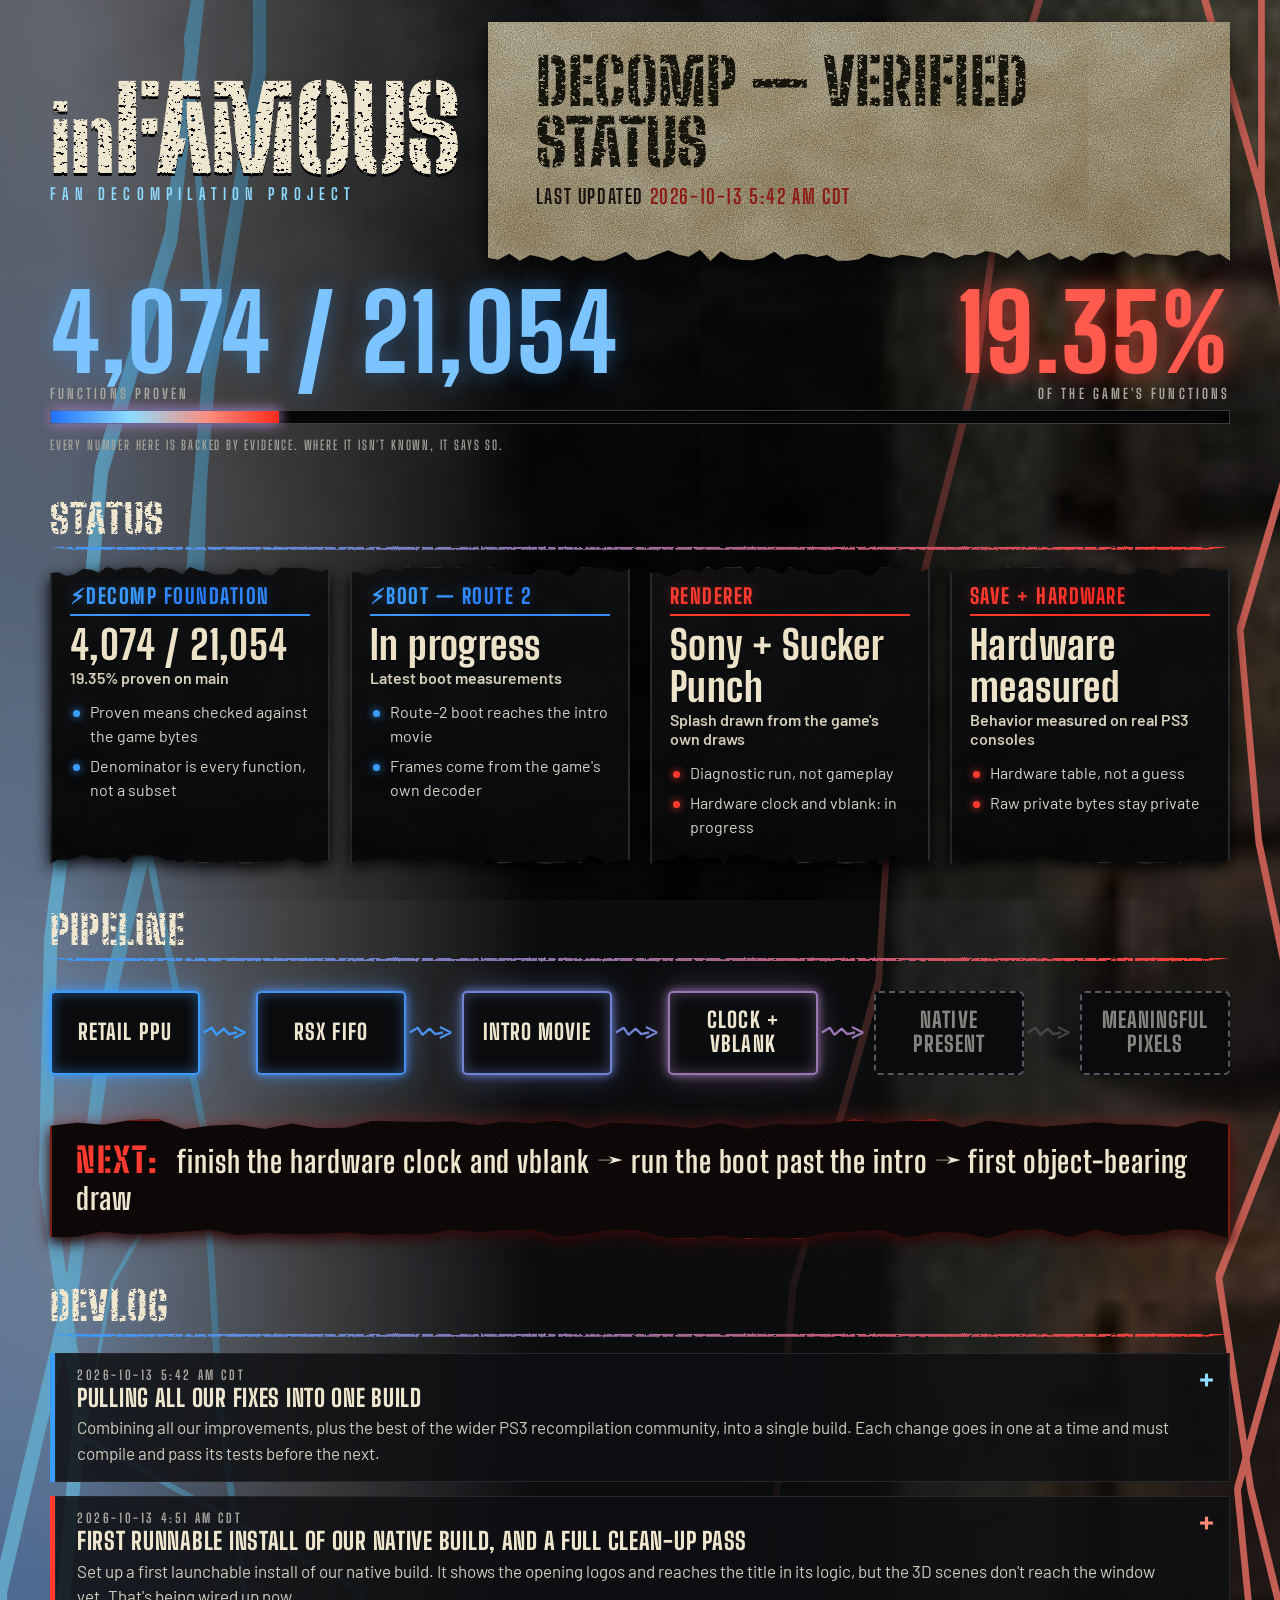
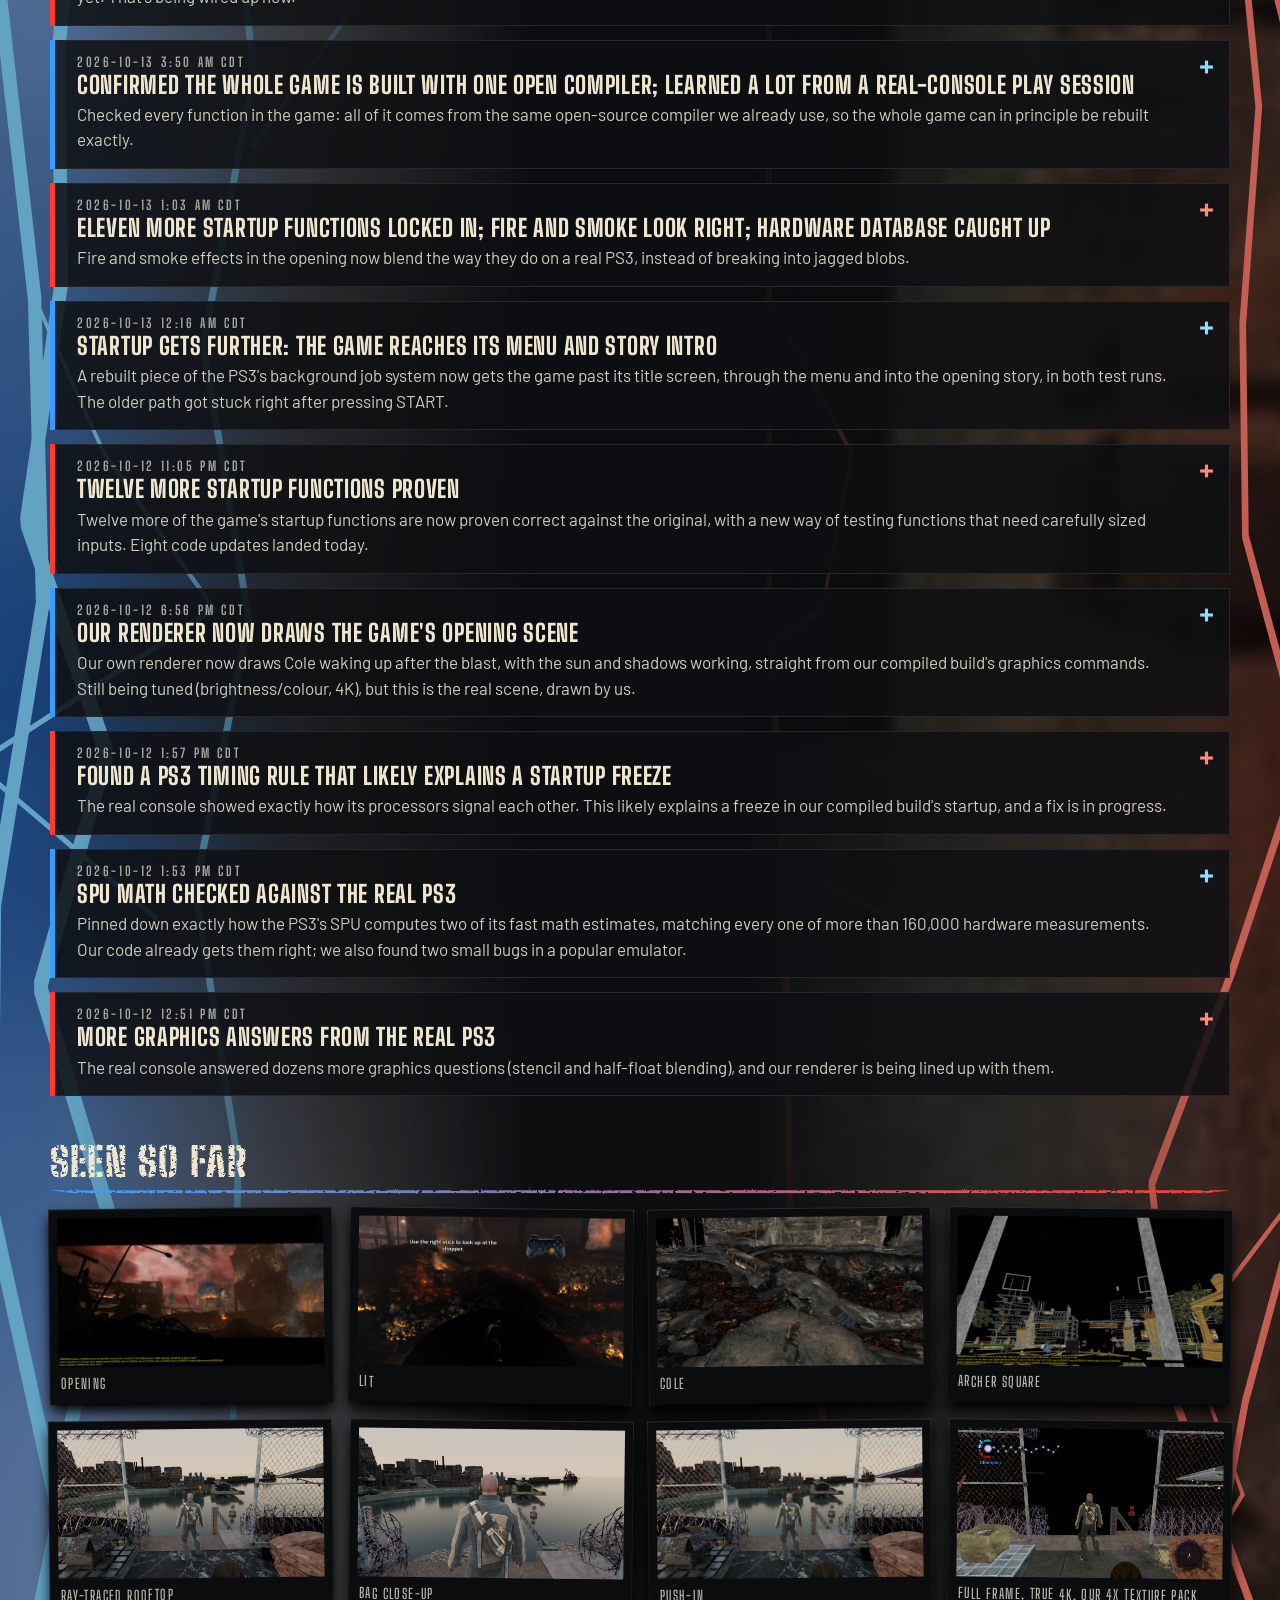
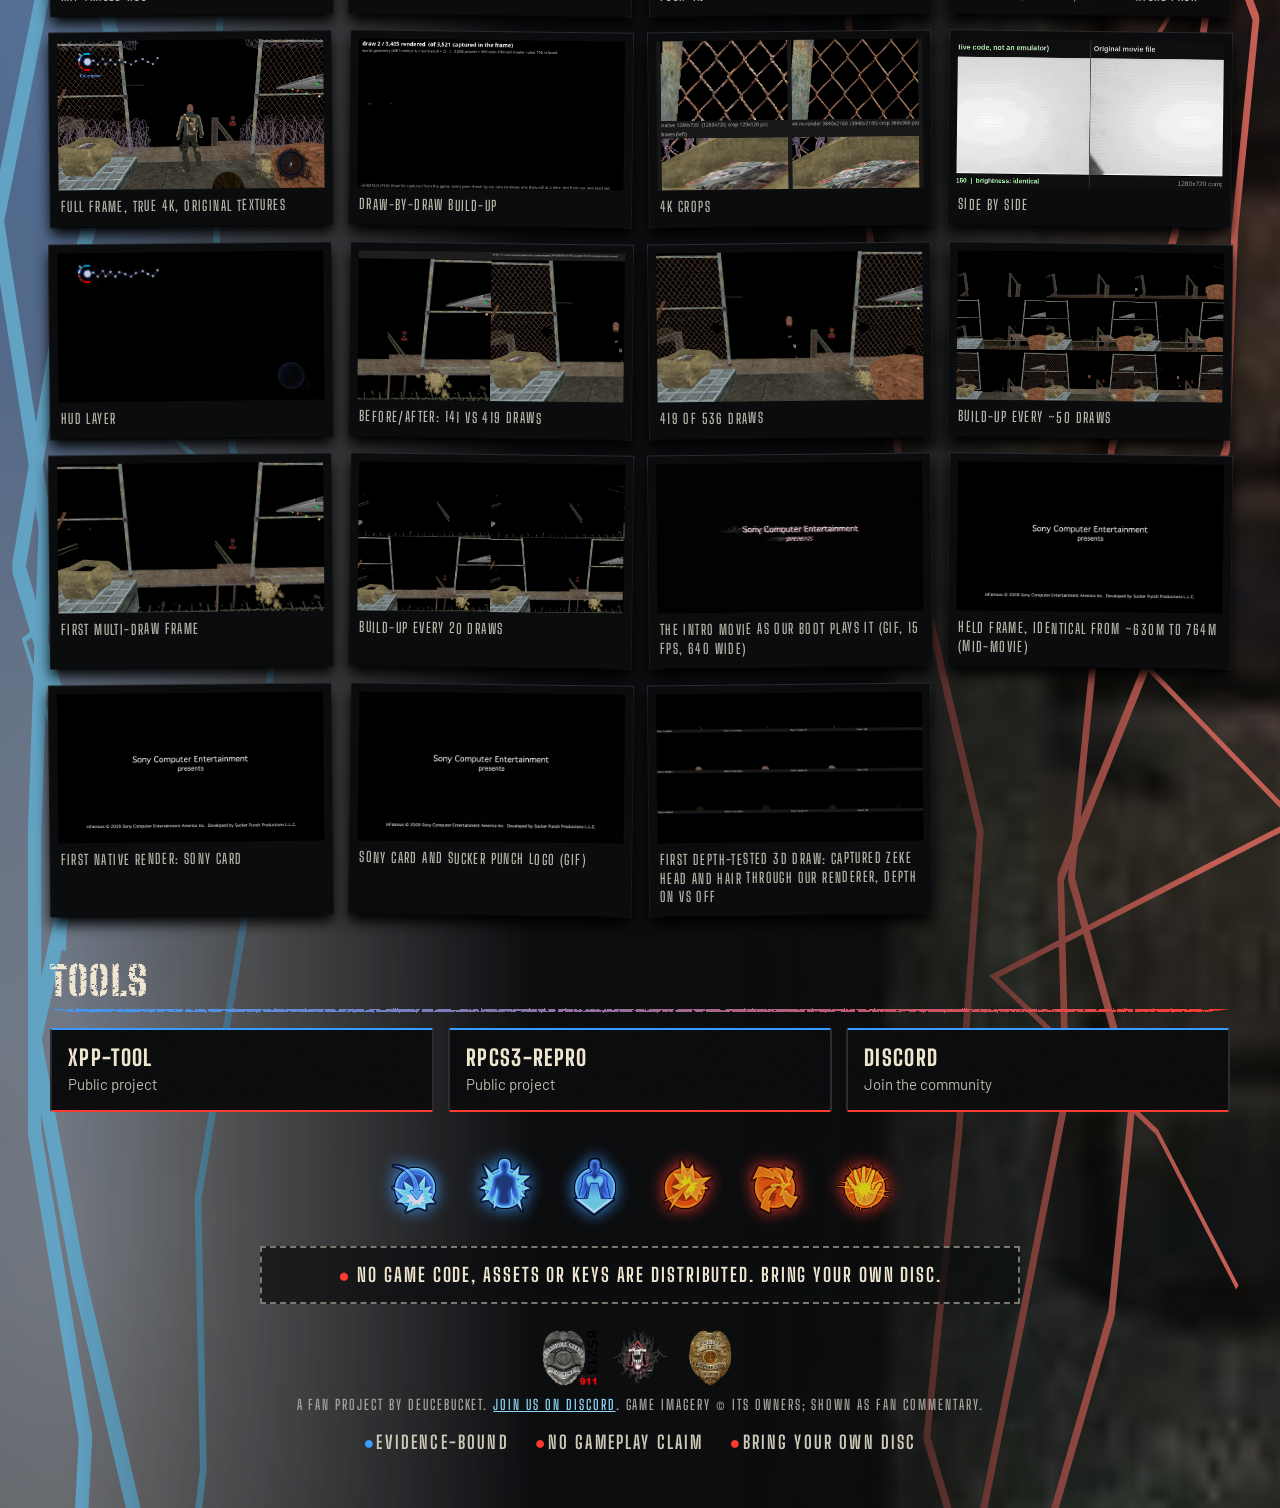
==== docs/index.html @ 7413808b "Site update (auto)" ====
<!doctype html>
<html lang="en">
<head>
<meta charset="utf-8">
<meta name="viewport" content="width=device-width,initial-scale=1">
<title>inFAMOUS Decomp: Verified Status</title>
<meta name="description" content="A fan decompilation project for inFAMOUS (PS3). Verified status, devlog and tools. No game code, assets or keys are distributed.">
<meta name="theme-color" content="#0c0d0f">
<link rel="preconnect" href="https://fonts.googleapis.com">
<link rel="preconnect" href="https://fonts.gstatic.com" crossorigin>
<link href="https://fonts.googleapis.com/css2?family=Barlow:wght@400;600;700&family=Big+Shoulders+Display:wght@700;800;900&family=Big+Shoulders+Stencil+Display:wght@800;900&display=swap" rel="stylesheet">
<link rel="stylesheet" href="style.css">

<link rel="prefetch" as="image" href="assets/game/moon.png">
</head>
<body>
<svg width="0" height="0" style="position:absolute" aria-hidden="true" focusable="false">
  <filter id="distress" x="-5%" y="-5%" width="110%" height="110%">
    <feTurbulence type="fractalNoise" baseFrequency="0.9" numOctaves="2" seed="3" result="n"/>
    <feDisplacementMap in="SourceGraphic" in2="n" scale="2.2" xChannelSelector="R" yChannelSelector="G" result="rough"/>
    <feTurbulence type="fractalNoise" baseFrequency="0.22 0.3" numOctaves="3" seed="11" result="b"/>
    <feColorMatrix in="b" type="matrix" values="0 0 0 0 0  0 0 0 0 0  0 0 0 0 0  -26 0 0 0 17.6" result="holes"/>
    <feComposite in="rough" in2="holes" operator="in"/>
  </filter>
</svg>
<div class="karma" aria-hidden="true"></div>

<header class="masthead">
  <div class="wrap mast-in">
    <h1 class="logo"><span class="lg"><i>in</i>FAMOUS</span><small>Fan decompilation project</small></h1>
    <div class="paper-wrap"><div class="paper">
      <h2>Decomp &mdash; Verified Status</h2>
      <p class="updated">Last updated <b>2026-10-13 5:42 AM CDT</b></p>
    </div></div>
  </div>
</header>

<main class="wrap">
  <section class="hero" aria-label="Headline numbers">
    <div><p class="stat fn">4,074 / 21,054</p><p class="cap">functions proven</p></div>
    <div><p class="stat pct">19.35%</p><p class="cap">of the game's functions</p></div>
  </section>
  <div class="karmabar" role="img" aria-label="Progress bar"><span style="width:19.35%"></span></div>
  <p class="fine">Every number here is backed by evidence. Where it isn't known, it says so.</p>

  <h2 class="section-title">Status</h2>
  <section class="panels">
<article class="panel blue"><div class="panel-in"><h3 class="panel-title">Decomp foundation</h3><div class="panel-num">4,074 / 21,054</div><p class="panel-sub">19.35% proven on main</p><ul class="panel-list"><li>Proven means checked against the game bytes</li><li>Denominator is every function, not a subset</li></ul></div></article><article class="panel blue"><div class="panel-in"><h3 class="panel-title">Boot — route 2</h3><div class="panel-num">In progress</div><p class="panel-sub">Latest boot measurements</p><ul class="panel-list"><li>Route-2 boot reaches the intro movie</li><li>Frames come from the game&#x27;s own decoder</li></ul></div></article><article class="panel red"><div class="panel-in"><h3 class="panel-title">Renderer</h3><div class="panel-num">Sony + Sucker Punch</div><p class="panel-sub">Splash drawn from the game&#x27;s own draws</p><ul class="panel-list"><li>Diagnostic run, not gameplay</li><li>Hardware clock and vblank: in progress</li></ul></div></article><article class="panel red"><div class="panel-in"><h3 class="panel-title">Save + hardware</h3><div class="panel-num">Hardware measured</div><p class="panel-sub">Behavior measured on real PS3 consoles</p><ul class="panel-list"><li>Hardware table, not a guess</li><li>Raw private bytes stay private</li></ul></div></article>
  </section>

  <h2 class="section-title">Pipeline</h2>
  <ol class="pipeline">
<li class="stage lit"><span>Retail PPU</span></li><li class="stage lit"><span>RSX FIFO</span></li><li class="stage lit"><span>Intro movie</span></li><li class="stage lit now"><span>Clock + vblank</span></li><li class="stage unlit"><span>Native present</span></li><li class="stage unlit"><span>Meaningful pixels</span></li>
  </ol>

  <div class="next-wrap"><div class="next"><span class="tag">NEXT:</span> finish the hardware clock and vblank &rarr; run the boot past the intro &rarr; first object-bearing draw</div></div>

  <h2 class="section-title">Devlog</h2>
  <section class="entries">
<details class="entry"><summary><time datetime="2026-10-13">2026-10-13 5:42 AM CDT</time><h3>Pulling all our fixes into one build</h3><p>Combining all our improvements, plus the best of the wider PS3 recompilation community, into a single build. Each change goes in one at a time and must compile and pass its tests before the next.</p></summary><div class="entry-body"><ul><li>Combining all our improvements, plus the best of the wider PS3 recompilation community, into a single build. Each change goes in one at a time and must compile and pass its tests before the next.</li><li>The first combined build is up and running.</li></ul><a class="more" href="https://github.com/bucketcomps/infamous/wiki/Devlog#2026-10-13-542-am-cdt--pulling-all-our-fixes-into-one-build">Full entry on the wiki</a></div></details>
<details class="entry"><summary><time datetime="2026-10-13">2026-10-13 4:51 AM CDT</time><h3>First runnable install of our native build, and a full clean-up pass</h3><p>Set up a first launchable install of our native build. It shows the opening logos and reaches the title in its logic, but the 3D scenes don&#x27;t reach the window yet. That&#x27;s being wired up now.</p></summary><div class="entry-body"><ul><li>Set up a first launchable install of our native build. It shows the opening logos and reaches the title in its logic, but the 3D scenes don&#x27;t reach the window yet. That&#x27;s being wired up now.</li><li>Started a full integration pass so every fix found so far ends up in one build.</li><li>Pulling in the latest improvements from the wider PS3 recompilation community.</li></ul><a class="more" href="https://github.com/bucketcomps/infamous/wiki/Devlog#2026-10-13-451-am-cdt--first-runnable-install-of-our-native-build-and-a-full-clean-up-pass">Full entry on the wiki</a></div></details>
<details class="entry"><summary><time datetime="2026-10-13">2026-10-13 3:50 AM CDT</time><h3>Confirmed the whole game is built with one open compiler; learned a lot from a real-console play session</h3><p>Checked every function in the game: all of it comes from the same open-source compiler we already use, so the whole game can in principle be rebuilt exactly.</p></summary><div class="entry-body"><ul><li>Checked every function in the game: all of it comes from the same open-source compiler we already use, so the whole game can in principle be rebuilt exactly.</li><li>Logged a real PS3 play session from the title screen into the opening missions. It already points at how the game moves from cutscenes into gameplay.</li><li>Catalogued the game&#x27;s scripted moments (dialogue scenes, triggers, cutscenes, checkpoints) by their internal names.</li></ul><a class="more" href="https://github.com/bucketcomps/infamous/wiki/Devlog#2026-10-13-350-am-cdt--confirmed-the-whole-game-is-built-with-one-open-compiler-learned-a-lot-from-a-real-console-play-session">Full entry on the wiki</a></div></details>
<details class="entry"><summary><time datetime="2026-10-13">2026-10-13 1:03 AM CDT</time><h3>Eleven more startup functions locked in; fire and smoke look right; hardware database caught up</h3><p>Fire and smoke effects in the opening now blend the way they do on a real PS3, instead of breaking into jagged blobs.</p></summary><div class="entry-body"><ul><li>Fire and smoke effects in the opening now blend the way they do on a real PS3, instead of breaking into jagged blobs.</li><li>The hardware measurement database picked up the latest console runs that had been missing.</li></ul><a class="more" href="https://github.com/bucketcomps/infamous/wiki/Devlog#2026-10-13-103-am-cdt--eleven-more-startup-functions-locked-in-fire-and-smoke-look-right-hardware-database-caught-up">Full entry on the wiki</a></div></details>
<details class="entry"><summary><time datetime="2026-10-13">2026-10-13 12:16 AM CDT</time><h3>Startup gets further: the game reaches its menu and story intro</h3><p>A rebuilt piece of the PS3&#x27;s background job system now gets the game past its title screen, through the menu and into the opening story, in both test runs. The older path got stuck right after pressing START.</p></summary><div class="entry-body"><ul><li>A rebuilt piece of the PS3&#x27;s background job system now gets the game past its title screen, through the menu and into the opening story, in both test runs. The older path got stuck right after pressing START.</li><li>The next stop is just after the story intro begins. We&#x27;re digging into that now.</li></ul><a class="more" href="https://github.com/bucketcomps/infamous/wiki/Devlog#2026-10-13-1216-am-cdt--startup-gets-further-the-game-reaches-its-menu-and-story-intro">Full entry on the wiki</a></div></details>
<details class="entry"><summary><time datetime="2026-10-12">2026-10-12 11:05 PM CDT</time><h3>Twelve more startup functions proven</h3><p>Twelve more of the game&#x27;s startup functions are now proven correct against the original, with a new way of testing functions that need carefully sized inputs. Eight code updates landed today.</p></summary><div class="entry-body"><ul><li>Twelve more of the game&#x27;s startup functions are now proven correct against the original, with a new way of testing functions that need carefully sized inputs. Eight code updates landed today.</li></ul><a class="more" href="https://github.com/bucketcomps/infamous/wiki/Devlog#2026-10-12-1105-pm-cdt--twelve-more-startup-functions-proven">Full entry on the wiki</a></div></details>
<details class="entry"><summary><time datetime="2026-10-12">2026-10-12 6:56 PM CDT</time><h3>Our renderer now draws the game&#x27;s opening scene</h3><p>Our own renderer now draws Cole waking up after the blast, with the sun and shadows working, straight from our compiled build&#x27;s graphics commands. Still being tuned (brightness/colour, 4K), but this is the real scene, drawn by us.</p></summary><div class="entry-body"><ul><li>Our own renderer now draws Cole waking up after the blast, with the sun and shadows working, straight from our compiled build&#x27;s graphics commands. Still being tuned (brightness/colour, 4K), but this is the real scene, drawn by us.</li></ul><a class="more" href="https://github.com/bucketcomps/infamous/wiki/Devlog#2026-10-12-656-pm-cdt--our-renderer-now-draws-the-games-opening-scene">Full entry on the wiki</a></div></details>
<details class="entry"><summary><time datetime="2026-10-12">2026-10-12 1:57 PM CDT</time><h3>Found a PS3 timing rule that likely explains a startup freeze</h3><p>The real console showed exactly how its processors signal each other. This likely explains a freeze in our compiled build&#x27;s startup, and a fix is in progress.</p></summary><div class="entry-body"><ul><li>The real console showed exactly how its processors signal each other. This likely explains a freeze in our compiled build&#x27;s startup, and a fix is in progress.</li></ul><a class="more" href="https://github.com/bucketcomps/infamous/wiki/Devlog#2026-10-12-157-pm-cdt--found-a-ps3-timing-rule-that-likely-explains-a-startup-freeze">Full entry on the wiki</a></div></details>
<details class="entry"><summary><time datetime="2026-10-12">2026-10-12 1:53 PM CDT</time><h3>SPU math checked against the real PS3</h3><p>Pinned down exactly how the PS3&#x27;s SPU computes two of its fast math estimates, matching every one of more than 160,000 hardware measurements. Our code already gets them right; we also found two small bugs in a popular emulator.</p></summary><div class="entry-body"><ul><li>Pinned down exactly how the PS3&#x27;s SPU computes two of its fast math estimates, matching every one of more than 160,000 hardware measurements. Our code already gets them right; we also found two small bugs in a popular emulator.</li><li>Correction: an earlier note said our SPU math disagreed with the hardware here. That came from a measuring mistake on our side.</li></ul><a class="more" href="https://github.com/bucketcomps/infamous/wiki/Devlog#2026-10-12-153-pm-cdt--spu-math-checked-against-the-real-ps3">Full entry on the wiki</a></div></details>
<details class="entry"><summary><time datetime="2026-10-12">2026-10-12 12:51 PM CDT</time><h3>More graphics answers from the real PS3</h3><p>The real console answered dozens more graphics questions (stencil and half-float blending), and our renderer is being lined up with them.</p></summary><div class="entry-body"><ul><li>The real console answered dozens more graphics questions (stencil and half-float blending), and our renderer is being lined up with them.</li><li>Correction: the smoke-ring fix described this morning is written but not yet in the renderer build; it&#x27;s being landed now.</li></ul><a class="more" href="https://github.com/bucketcomps/infamous/wiki/Devlog#2026-10-12-1251-pm-cdt--more-graphics-answers-from-the-real-ps3">Full entry on the wiki</a></div></details>
  </section>

  <h2 class="section-title">Seen so far</h2>
  <section class="gallery">
<figure class="shot"><img src="images/port/native-opening-4x.gif" alt="opening" loading="lazy"><figcaption>opening</figcaption></figure>
<figure class="shot"><img src="images/port/lit-screen-native-flip5700.png" alt="lit" loading="lazy"><figcaption>lit</figcaption></figure>
<figure class="shot"><img src="images/port/cole-crater-native-flip5700.png" alt="Cole" loading="lazy"><figcaption>Cole</figcaption></figure>
<figure class="shot"><img src="images/port/archer-square-native-flip3900.png" alt="Archer Square" loading="lazy"><figcaption>Archer Square</figcaption></figure>
<figure class="shot"><img src="images/renderer/hyper-20261007/rooftop-raytraced-1920.jpg" alt="Ray-traced rooftop" loading="lazy"><figcaption>Ray-traced rooftop</figcaption></figure>
<figure class="shot"><img src="images/renderer/hyper-20261007/bag-closeup-raytraced-1920.jpg" alt="Bag close-up" loading="lazy"><figcaption>Bag close-up</figcaption></figure>
<figure class="shot"><img src="images/renderer/hyper-20261007/pushin-640.gif" alt="Push-in" loading="lazy"><figcaption>Push-in</figcaption></figure>
<figure class="shot"><img src="images/renderer/4k-20261007/4k-3840x2160-4x-texture-pack-composite.png" alt="Full frame, true 4K, our 4x texture pack" loading="lazy"><figcaption>Full frame, true 4K, our 4x texture pack</figcaption></figure>
<figure class="shot"><img src="images/renderer/4k-20261007/4k-3840x2160-original-textures-composite.png" alt="Full frame, true 4K, original textures" loading="lazy"><figcaption>Full frame, true 4K, original textures</figcaption></figure>
<figure class="shot"><img src="images/renderer/4k-20261007/buildup-draw-by-draw-800.gif" alt="Draw-by-draw build-up" loading="lazy"><figcaption>Draw-by-draw build-up</figcaption></figure>
<figure class="shot"><img src="images/renderer/4k-20261007/4k-vs-native-crops.png" alt="4K crops" loading="lazy"><figcaption>4K crops</figcaption></figure>
<figure class="shot"><img src="images/route2/intro-side-by-side-20261007.gif" alt="side by side" loading="lazy"><figcaption>side by side</figcaption></figure>
<figure class="shot"><img src="images/native/hud-2595-of-3521-20261006.png" alt="HUD layer" loading="lazy"><figcaption>HUD layer</figcaption></figure>
<figure class="shot"><img src="images/native/frame-before-after-141-vs-419-20261006.png" alt="Before/after: 141 vs 419 draws" loading="lazy"><figcaption>Before/after: 141 vs 419 draws</figcaption></figure>
<figure class="shot"><img src="images/native/frame-419-of-536-20261006.png" alt="419 of 536 draws" loading="lazy"><figcaption>419 of 536 draws</figcaption></figure>
<figure class="shot"><img src="images/native/frame-419-buildup-20261006.png" alt="Build-up every ~50 draws" loading="lazy"><figcaption>Build-up every ~50 draws</figcaption></figure>
<figure class="shot"><img src="images/native/first-partial-frame-141-of-536-20261006.png" alt="First multi-draw frame" loading="lazy"><figcaption>First multi-draw frame</figcaption></figure>
<figure class="shot"><img src="images/native/first-partial-frame-buildup-20261006.png" alt="Build-up every 20 draws" loading="lazy"><figcaption>Build-up every 20 draws</figcaption></figure>
<figure class="shot"><img src="images/route2/route2-intro-450m-586m.gif" alt="The intro movie as our boot plays it (GIF, 15 fps, 640 wide)" loading="lazy"><figcaption>The intro movie as our boot plays it (GIF, 15 fps, 640 wide)</figcaption></figure>
<figure class="shot"><img src="images/route2/route2-held-final-frame-700m-764m.png" alt="Held frame, identical from ~630M to 764M (mid-movie)" loading="lazy"><figcaption>Held frame, identical from ~630M to 764M (mid-movie)</figcaption></figure>
<figure class="shot"><img src="images/native/first-native-render-sony-card.png" alt="First native render: Sony card" loading="lazy"><figcaption>First native render: Sony card</figcaption></figure>
<figure class="shot"><img src="images/native/first-native-render-splash.gif" alt="Sony card and Sucker Punch logo (GIF)" loading="lazy"><figcaption>Sony card and Sucker Punch logo (GIF)</figcaption></figure>
<figure class="shot"><img src="images/native/first-native-3d-zeke-hair-depth-20261005.png" alt="First depth-tested 3D draw: captured Zeke head and hair through our renderer, depth on vs off" loading="lazy"><figcaption>First depth-tested 3D draw: captured Zeke head and hair through our renderer, depth on vs off</figcaption></figure>
  </section>

  <h2 class="section-title">Tools</h2>
  <section class="tools">
<a class="tool" href="https://github.com/deucebucket/infamous-xpp-textures"><b>xpp-tool</b><span>Public project</span></a><a class="tool" href="https://github.com/deucebucket/rpcs3-repro"><b>rpcs3-repro</b><span>Public project</span></a><a class="tool" href="https://discord.gg/SJjcX5Yfuy"><b>Discord</b><span>Join the community</span></a>
  </section>

  <div class="strip" aria-hidden="true">
    <img src="assets/game/power-1.png" alt=""><img src="assets/game/power-2.png" alt=""><img src="assets/game/power-3.png" alt="">
    <img src="assets/game/power-4.png" alt=""><img src="assets/game/power-5.png" alt=""><img src="assets/game/power-6.png" alt="">
  </div>
  <p class="notice">No game code, assets or keys are distributed. Bring your own disc.</p>
</main>

<footer>
  <div class="emb" aria-hidden="true"><img src="assets/game/badge-silver.png" alt=""><img src="assets/game/emblem-skull.png" alt=""><img src="assets/game/badge-gold.png" alt=""></div>
  A fan project by DeuceBucket. <a href="https://discord.gg/SJjcX5Yfuy">Join us on Discord</a>. Game imagery &copy; its owners; shown as fan commentary.
  <div class="evidence"><span>Evidence-bound</span><span>No gameplay claim</span><span>Bring your own disc</span></div>
</footer>
<script>
/* Auto-refresh: every 2 minutes, ask the server whether this page changed
   (Last-Modified / ETag). Reload only when it did, keeping the scroll position. */
(function () {
  var KEY = 'infamous-scroll';
  try { var y = sessionStorage.getItem(KEY); if (y !== null) { sessionStorage.removeItem(KEY); window.addEventListener('load', function () { window.scrollTo(0, +y); }); } } catch (e) {}
  var stamp = null;
  function check() {
    if (document.hidden) return;
    fetch(location.href, { method: 'HEAD', cache: 'no-store' }).then(function (r) {
      var s = r.headers.get('etag') || r.headers.get('last-modified');
      if (!s) return;
      if (stamp === null) { stamp = s; return; }
      if (s !== stamp) { try { sessionStorage.setItem(KEY, String(window.scrollY)); } catch (e) {} location.reload(); }
    }).catch(function () {});
  }
  check();
  setInterval(check, 120000);
  document.addEventListener('visibilitychange', function () { if (!document.hidden) check(); });
})();
</script>
</body>
</html>
---- docs/style.css ----
/* inFAMOUS decomp fan site theme. Poster style: torn paper, dark concrete, karma split.
   All effects are CSS/SVG. Fonts: Google Fonts (see <link> in the HTML). */
:root{
  --bg:#0c0d0f; --bg2:#15171a; --card:#101113e8;
  --blue:#3b9cff; --blue-hi:#8fdcff; --red:#ff3b30; --red-hi:#ff8a7a;
  --paper:#d3c6a6; --paper-dk:#a89a78; --ink:#16120e; --cream:#efe6cf; --mute:#a9a79f;
  --f-stencil:'Big Shoulders Stencil Display','Anton',Impact,'Arial Narrow',sans-serif;
  --f-cond:'Big Shoulders Display','Barlow Condensed','Arial Narrow',sans-serif;
  --f-body:'Barlow',system-ui,-apple-system,'Segoe UI',Roboto,sans-serif;
  --noise:url("data:image/svg+xml;utf8,<svg xmlns='http://www.w3.org/2000/svg' width='260' height='260'><filter id='n'><feTurbulence type='fractalNoise' baseFrequency='.85' numOctaves='3' stitchTiles='stitch'/><feColorMatrix values='0 0 0 0 0 0 0 0 0 0 0 0 0 0 0 0 0 0 .55 0'/></filter><rect width='100%' height='100%' filter='url(%23n)'/></svg>");
  --blotch:url("data:image/svg+xml;utf8,<svg xmlns='http://www.w3.org/2000/svg' width='600' height='600'><filter id='b'><feTurbulence type='fractalNoise' baseFrequency='.012 .02' numOctaves='5' seed='4' stitchTiles='stitch'/><feColorMatrix values='0 0 0 0 0 0 0 0 0 0 0 0 0 0 0 0 0 0 1.2 -.3'/></filter><rect width='100%' height='100%' filter='url(%23b)'/></svg>");
  --arrow:url("data:image/svg+xml;utf8,<svg xmlns='http://www.w3.org/2000/svg' viewBox='0 0 60 24'><path d='M2 12 L12 6 L18 15 L27 7 L34 14 L44 12 M40 5 L54 12 L40 19' fill='none' stroke='black' stroke-width='3' stroke-linejoin='bevel'/></svg>");
}
*{box-sizing:border-box}
html{-webkit-text-size-adjust:100%}
body{margin:0;background:var(--bg);color:var(--cream);font:17px/1.5 var(--f-body);overflow-x:hidden;position:relative;min-height:100vh}
/* concrete */
body::before{content:"";position:fixed;inset:0;z-index:-3;
  background:
   var(--blotch) 0 0/700px 700px,
   var(--noise) 0 0/260px,
   radial-gradient(120% 80% at 50% 0%,#202327,#0a0b0c 70%);
  background-blend-mode:overlay,normal,normal;opacity:1}
/* karma wash + lightning: left blue, right red */
.karma{position:absolute;inset:0;z-index:-2;pointer-events:none;overflow:hidden}
.karma::before,.karma::after{content:"";position:absolute;top:-5%;bottom:-5%;width:46vw;background-repeat:no-repeat}
.karma::before{left:-4vw;
  background:
   url("data:image/svg+xml;utf8,<svg xmlns='http://www.w3.org/2000/svg' viewBox='0 0 220 1000' preserveAspectRatio='none'><path d='M98 0 L93 45 L83 91 L57 136 L49 182 L38 227 L36 273 L49 318 L41 364 L42 409 L29 455 L59 500 L34 545 L61 591 L43 636 L67 682 L41 727 L26 773 L52 818 L32 864 L48 909 L69 955 L91 1000' fill='none' stroke='%237fd4ff' stroke-width='5' stroke-linejoin='bevel'/><path d='M41 727 L103 757 L28 787 L46 817 L43 847' fill='none' stroke='%237fd4ff' stroke-width='1.2'/><path d='M109 0 L89 53 L97 105 L94 158 L75 211 L95 263 L101 316 L114 368 L95 421 L112 474 L92 526 L108 579 L106 632 L99 684 L101 737 L121 789 L110 842 L93 895 L95 947 L83 1000' fill='none' stroke='%237fd4ff' stroke-width='2.5' stroke-linejoin='bevel'/><path d='M95 263 L61 293 L50 323 L155 353 L113 383' fill='none' stroke='%237fd4ff' stroke-width='1.2'/><path d='M116 0 L116 59 L97 118 L88 176 L61 235 L46 294 L19 353 L32 412 L35 471 L17 529 L16 588 L41 647 L18 706 L36 765 L32 824 L32 882 L51 941 L45 1000' fill='none' stroke='%237fd4ff' stroke-width='5' stroke-linejoin='bevel'/><path d='M32 412 L58 442 L99 472 L10 502 L78 532' fill='none' stroke='%237fd4ff' stroke-width='1.2'/></svg>") center/100% 100% no-repeat,
   url(assets/game/sky-storm.jpg) center/cover no-repeat,
   radial-gradient(80% 70% at 10% 50%,#1d6fe0aa,transparent 70%);
  background-blend-mode:normal,luminosity,normal;
  filter:drop-shadow(0 0 6px #3b9cff) drop-shadow(0 0 18px #2a7fff);
  -webkit-mask:linear-gradient(90deg,#000 20%,transparent 100%);mask:linear-gradient(90deg,#000 20%,transparent 100%);opacity:.75}
.karma::after{right:-4vw;
  background:
   url("data:image/svg+xml;utf8,<svg xmlns='http://www.w3.org/2000/svg' viewBox='0 0 220 1000' preserveAspectRatio='none'><path d='M147 0 L171 42 L194 83 L210 125 L186 167 L193 208 L210 250 L207 292 L185 333 L193 375 L187 417 L188 458 L210 500 L210 542 L210 583 L188 625 L173 667 L162 708 L138 750 L131 792 L123 833 L146 875 L138 917 L115 958 L134 1000' fill='none' stroke='%23ff7a6b' stroke-width='2.5' stroke-linejoin='bevel'/><path d='M210 583 L166 613 L187 643 L152 673 L179 703' fill='none' stroke='%23ff7a6b' stroke-width='1.2'/><path d='M138 0 L103 59 L87 118 L58 176 L51 235 L19 294 L10 353 L10 412 L10 471 L16 529 L18 588 L36 647 L47 706 L62 765 L89 824 L81 882 L69 941 L103 1000' fill='none' stroke='%23ff7a6b' stroke-width='2.5' stroke-linejoin='bevel'/><path d='M10 412 L41 442 L30 472 L-54 502 L57 532' fill='none' stroke='%23ff7a6b' stroke-width='1.2'/><path d='M181 0 L194 42 L194 83 L210 125 L210 167 L210 208 L210 250 L178 292 L190 333 L210 375 L210 417 L210 458 L210 500 L183 542 L153 583 L162 625 L192 667 L184 708 L181 750 L151 792 L119 833 L121 875 L105 917 L89 958 L86 1000' fill='none' stroke='%23ff7a6b' stroke-width='2.5' stroke-linejoin='bevel'/><path d='M151 792 L207 822 L94 852 L155 882 L185 912' fill='none' stroke='%23ff7a6b' stroke-width='1.2'/></svg>") center/100% 100% no-repeat,
   url(assets/game/rust-panel.jpg) center/cover no-repeat,
   radial-gradient(80% 70% at 90% 50%,#e0261caa,transparent 70%);
  background-blend-mode:normal,multiply,normal;
  filter:drop-shadow(0 0 6px #ff3b30) drop-shadow(0 0 18px #e0261c);
  -webkit-mask:linear-gradient(270deg,#000 20%,transparent 100%);mask:linear-gradient(270deg,#000 20%,transparent 100%);opacity:.75}
.wrap{width:min(1180px,100% - 32px);margin:0 auto}
a{color:var(--blue-hi)}
a:hover{color:#fff}

/* ---------- header: torn paper band ---------- */
.masthead{position:relative;padding:22px 0 0}
.mast-in{display:grid;grid-template-columns:auto 1fr;gap:18px 28px;align-items:center}
.logo{font:900 clamp(58px,9vw,118px)/.82 var(--f-stencil);letter-spacing:-.01em;color:var(--cream);text-transform:none;
  margin:0}
.logo .lg{display:block;filter:url(#distress) drop-shadow(0 3px 0 #000)}
.logo i{font-style:normal;text-transform:none;font-size:.78em}
.logo small{display:block;font:700 clamp(12px,1.5vw,16px)/1 var(--f-cond);letter-spacing:.38em;text-transform:uppercase;color:var(--blue-hi);margin-top:10px;filter:none}
.paper{position:relative;background:var(--noise),var(--blotch),linear-gradient(170deg,#e6dbbd,#cdbf9c);background-blend-mode:multiply,soft-light,normal;
  color:var(--ink);clip-path:polygon(0.0% 0.0%,1.7% 0.0%,3.3% 0.0%,5.0% 0.0%,6.7% 0.0%,8.3% 0.0%,10.0% 0.0%,11.7% 0.0%,13.3% 0.0%,15.0% 0.0%,16.7% 0.0%,18.3% 0.0%,20.0% 0.0%,21.7% 0.0%,23.3% 0.0%,25.0% 0.0%,26.7% 0.0%,28.3% 0.0%,30.0% 0.0%,31.7% 0.0%,33.3% 0.0%,35.0% 0.0%,36.7% 0.0%,38.3% 0.0%,40.0% 0.0%,41.7% 0.0%,43.3% 0.0%,45.0% 0.0%,46.7% 0.0%,48.3% 0.0%,50.0% 0.0%,51.7% 0.0%,53.3% 0.0%,55.0% 0.0%,56.7% 0.0%,58.3% 0.0%,60.0% 0.0%,61.7% 0.0%,63.3% 0.0%,65.0% 0.0%,66.7% 0.0%,68.3% 0.0%,70.0% 0.0%,71.7% 0.0%,73.3% 0.0%,75.0% 0.0%,76.7% 0.0%,78.3% 0.0%,80.0% 0.0%,81.7% 0.0%,83.3% 0.0%,85.0% 0.0%,86.7% 0.0%,88.3% 0.0%,90.0% 0.0%,91.7% 0.0%,93.3% 0.0%,95.0% 0.0%,96.7% 0.0%,98.3% 0.0%,100.0% 0.0%,100.0% 99.7%,98.6% 96.7%,97.1% 97.6%,95.7% 95.3%,94.3% 95.8%,92.9% 97.7%,91.4% 97.1%,90.0% 97.0%,88.6% 96.5%,87.1% 98.4%,85.7% 95.6%,84.3% 97.1%,82.9% 96.2%,81.4% 96.7%,80.0% 99.8%,78.6% 97.6%,77.1% 99.2%,75.7% 96.2%,74.3% 97.9%,72.9% 99.4%,71.4% 95.1%,70.0% 98.6%,68.6% 96.4%,67.1% 95.6%,65.7% 97.4%,64.3% 97.1%,62.9% 98.8%,61.4% 96.5%,60.0% 96.0%,58.6% 98.5%,57.1% 97.7%,55.7% 97.1%,54.3% 98.4%,52.9% 97.9%,51.4% 96.6%,50.0% 99.0%,48.6% 99.7%,47.1% 99.7%,45.7% 97.3%,44.3% 98.1%,42.9% 96.8%,41.4% 97.1%,40.0% 99.1%,38.6% 95.9%,37.1% 98.5%,35.7% 99.4%,34.3% 99.3%,32.9% 98.6%,31.4% 95.7%,30.0% 99.8%,28.6% 95.1%,27.1% 98.0%,25.7% 97.1%,24.3% 95.3%,22.9% 96.9%,21.4% 98.9%,20.0% 99.4%,18.6% 95.9%,17.1% 97.9%,15.7% 99.5%,14.3% 99.7%,12.9% 97.8%,11.4% 99.8%,10.0% 97.5%,8.6% 99.7%,7.1% 98.2%,5.7% 97.3%,4.3% 99.6%,2.9% 96.7%,1.4% 99.2%,0.0% 98.4%);padding:30px clamp(20px,4vw,48px) 54px;
  filter:drop-shadow(0 6px 8px #000)}
.paper-wrap{filter:drop-shadow(0 8px 10px #000a)}
.paper h2{margin:0;font:900 clamp(30px,5.2vw,64px)/.95 var(--f-stencil);text-transform:uppercase;letter-spacing:.005em;filter:url(#distress);color:#17120d}
.paper .updated{margin:10px 0 0;font:700 clamp(15px,2vw,20px) var(--f-cond);letter-spacing:.08em;text-transform:uppercase}
.paper .updated b{color:#8d1b13}

/* ---------- hero numbers ---------- */
.hero{display:grid;grid-template-columns:1fr 1fr;gap:16px 28px;margin:26px 0 8px;align-items:end}
.hero .stat{font:800 clamp(44px,8.2vw,108px)/.85 var(--f-cond);white-space:nowrap;letter-spacing:.01em;margin:0;text-shadow:0 0 22px #3b9cff66}
.hero .stat.pct{text-align:right;color:#ff5a4d;text-shadow:0 0 22px #ff3b3088}
.hero .stat.fn{color:#7cc4ff}
.hero .cap{font:700 14px var(--f-cond);letter-spacing:.22em;text-transform:uppercase;color:var(--mute);margin:8px 0 0}
.hero .pct+.cap{text-align:right}
.karmabar{height:14px;margin:6px 0 4px;background:#08090a;border:1px solid #3a3d42;position:relative;box-shadow:inset 0 0 8px #000}
.karmabar span{display:block;height:100%;background:linear-gradient(90deg,#1e72ff,#8fdcff 35%,#ff8a7a 70%,#ff2a1c);box-shadow:0 0 14px #3b9cff,0 0 14px #ff3b30;width:19.11%}
.fine{font:600 13px var(--f-cond);letter-spacing:.14em;text-transform:uppercase;color:var(--mute)}

/* ---------- panels ---------- */
.section-title{font:900 clamp(26px,4vw,40px)/1 var(--f-stencil);text-transform:uppercase;letter-spacing:.03em;margin:46px 0 16px;color:var(--cream);filter:url(#distress)}
.section-title::after{content:"";display:block;height:3px;margin-top:8px;background:linear-gradient(90deg,var(--blue),var(--red));box-shadow:0 0 10px #3b9cff,0 0 10px #ff3b30;clip-path:polygon(0 0,100% 0,98% 100%,2% 100%)}
.panels{display:grid;grid-template-columns:repeat(auto-fit,minmax(260px,1fr));gap:20px;margin-top:6px}
.panel{filter:drop-shadow(0 0 0 transparent) drop-shadow(0 5px 8px #000)}
.panel-in{position:relative;background:var(--noise),linear-gradient(180deg,#17181b,#0d0e10);background-color:#101113;padding:18px 20px 22px;
  clip-path:polygon(0.0% 2.4%,2.9% 2.2%,5.9% 3.4%,8.8% 2.8%,11.8% 1.0%,14.7% 1.3%,17.6% 2.3%,20.6% 0.1%,23.5% 1.6%,26.5% 0.6%,29.4% 0.4%,32.4% 0.2%,35.3% 2.6%,38.2% 0.4%,41.2% 0.8%,44.1% 1.3%,47.1% 3.0%,50.0% 0.3%,52.9% 1.5%,55.9% 1.9%,58.8% 3.0%,61.8% 2.8%,64.7% 2.9%,67.6% 0.9%,70.6% 1.4%,73.5% 1.2%,76.5% 3.0%,79.4% 3.3%,82.4% 0.5%,85.3% 0.6%,88.2% 0.8%,91.2% 0.8%,94.1% 1.6%,97.1% 2.0%,100.0% 0.9%,100.0% 98.8%,97.1% 98.8%,94.1% 99.1%,91.2% 99.5%,88.2% 97.9%,85.3% 97.0%,82.4% 99.9%,79.4% 98.8%,76.5% 99.7%,73.5% 99.5%,70.6% 100.0%,67.6% 99.8%,64.7% 98.8%,61.8% 99.4%,58.8% 99.3%,55.9% 99.8%,52.9% 99.8%,50.0% 97.8%,47.1% 99.6%,44.1% 98.6%,41.2% 98.7%,38.2% 97.3%,35.3% 97.0%,32.4% 97.3%,29.4% 96.9%,26.5% 99.8%,23.5% 97.7%,20.6% 97.9%,17.6% 98.2%,14.7% 97.7%,11.8% 96.8%,8.8% 98.1%,5.9% 98.7%,2.9% 98.6%,0.0% 100.0%);border:0;box-shadow:inset 0 0 0 2px #2c2e33;min-height:100%}
.panel-in::before{content:"";position:absolute;inset:0;background:var(--blotch);mix-blend-mode:overlay;opacity:.5;pointer-events:none}
.panel-title{margin:0 0 6px;padding-bottom:7px;font:800 21px/1.1 var(--f-cond);letter-spacing:.07em;text-transform:uppercase;border-bottom:2px solid currentColor}
.panel.blue .panel-title{color:var(--blue);text-shadow:0 0 12px #3b9cff55}
.panel.red .panel-title{color:var(--red);text-shadow:0 0 12px #ff3b3055}
.panel.blue .panel-title::before{content:"\26A1\FE0E ";}
.panel-num{font:800 clamp(30px,4.2vw,40px)/1.05 var(--f-cond);color:var(--cream);margin:8px 0 2px;letter-spacing:.01em;text-shadow:0 2px 0 #000}
.panel-sub{margin:0 0 10px;font:600 16px var(--f-body);color:#dbd4c1}
.panel-list{margin:0;padding:0;list-style:none}
.panel-list li{position:relative;padding:3px 0 3px 20px;color:#d6d2c6;font-size:16px}
.panel-list li::before{content:"";position:absolute;left:3px;top:.82em;width:7px;height:7px;border-radius:50%;background:currentColor}
.panel.blue .panel-list li::before{background:var(--blue);box-shadow:0 0 8px var(--blue)}
.panel.red .panel-list li::before{background:var(--red);box-shadow:0 0 8px var(--red)}

/* ---------- pipeline ---------- */
.pipeline{list-style:none;margin:10px 0 0;padding:14px 0;display:flex;align-items:stretch;gap:0;counter-reset:s}
.stage{--c:var(--blue);position:relative;flex:1 1 0;min-width:0;display:flex;align-items:center;justify-content:center;text-align:center;
  padding:16px 8px;margin-right:56px;font:800 clamp(15px,1.7vw,22px)/1.1 var(--f-cond);letter-spacing:.05em;text-transform:uppercase;
  color:var(--cream);background:#0b0c0e;border:2px solid var(--c);border-radius:5px;
  box-shadow:0 0 10px var(--c),inset 0 0 14px color-mix(in srgb,var(--c) 45%,transparent),0 0 30px color-mix(in srgb,var(--c) 40%,transparent)}
.stage:last-child{margin-right:0}
.stage::after{content:"";position:absolute;left:calc(100% + 4px);top:50%;width:48px;height:26px;transform:translateY(-50%);
  background:var(--c);-webkit-mask:var(--arrow) center/contain no-repeat;mask:var(--arrow) center/contain no-repeat;filter:drop-shadow(0 0 5px var(--c))}
.stage:last-child::after{display:none}
.stage:nth-child(1){--c:#3b9cff}.stage:nth-child(2){--c:#4b8fee}.stage:nth-child(3){--c:#6f84d2}.stage:nth-child(4){--c:#9a77b2}
.stage:nth-child(5){--c:#c6685d}.stage:nth-child(6){--c:#e4503f}.stage:nth-child(7){--c:#ff3b30}.stage:nth-child(n+8){--c:#ff3b30}
.stage.unlit{--c:#55585e;color:#85857f;border-style:dashed;box-shadow:none;background:#0a0b0c}
.stage.unlit::after{filter:none;opacity:.7}
.stage.now{animation:pulse 2.4s ease-in-out infinite}
@keyframes pulse{50%{box-shadow:0 0 18px var(--c),inset 0 0 22px color-mix(in srgb,var(--c) 70%,transparent),0 0 46px var(--c)}}
@media (prefers-reduced-motion:reduce){.stage.now{animation:none}}

/* ---------- NEXT bar ---------- */
.next{position:relative;margin:30px 0 6px;padding:20px 26px 22px;background:var(--noise),#120b0a;color:var(--cream);
  clip-path:polygon(0.0% 5.9%,2.3% 3.2%,4.5% 4.9%,6.8% 1.2%,9.1% 0.1%,11.4% 8.7%,13.6% 5.8%,15.9% 4.7%,18.2% 8.4%,20.5% 3.9%,22.7% 7.8%,25.0% 7.4%,27.3% 1.9%,29.5% 2.3%,31.8% 2.6%,34.1% 2.2%,36.4% 5.3%,38.6% 2.3%,40.9% 3.8%,43.2% 1.2%,45.5% 8.2%,47.7% 3.2%,50.0% 4.1%,52.3% 5.3%,54.5% 8.1%,56.8% 3.8%,59.1% 8.3%,61.4% 4.5%,63.6% 4.8%,65.9% 4.7%,68.2% 0.2%,70.5% 4.0%,72.7% 1.6%,75.0% 0.0%,77.3% 7.2%,79.5% 1.6%,81.8% 4.3%,84.1% 6.5%,86.4% 5.0%,88.6% 2.9%,90.9% 4.7%,93.2% 5.0%,95.5% 7.1%,97.7% 1.0%,100.0% 5.0%,100.0% 98.5%,97.7% 92.5%,95.5% 91.1%,93.2% 95.6%,90.9% 96.4%,88.6% 91.4%,86.4% 98.0%,84.1% 91.3%,81.8% 92.1%,79.5% 98.7%,77.3% 94.1%,75.0% 93.6%,72.7% 98.6%,70.5% 91.9%,68.2% 92.9%,65.9% 94.0%,63.6% 99.3%,61.4% 97.8%,59.1% 99.3%,56.8% 96.0%,54.5% 98.9%,52.3% 98.8%,50.0% 92.4%,47.7% 91.5%,45.5% 95.0%,43.2% 97.7%,40.9% 91.5%,38.6% 92.1%,36.4% 93.7%,34.1% 91.5%,31.8% 95.7%,29.5% 95.2%,27.3% 95.9%,25.0% 93.8%,22.7% 95.4%,20.5% 95.5%,18.2% 94.5%,15.9% 96.0%,13.6% 91.8%,11.4% 93.2%,9.1% 94.9%,6.8% 95.4%,4.5% 93.0%,2.3% 97.5%,0.0% 97.8%);box-shadow:inset 0 0 0 2px #7a1c14;font:700 clamp(19px,2.6vw,30px)/1.25 var(--f-cond);letter-spacing:.03em}
.next-wrap{filter:drop-shadow(0 0 10px #ff3b3055) drop-shadow(0 5px 6px #000)}
.next .tag,.next::before{content:"NEXT:";color:var(--red);font:900 1.15em var(--f-stencil);letter-spacing:.06em;margin-right:12px}
.next::before{content:none}

/* ---------- devlog ---------- */
.entries{display:grid;gap:14px}
.entry{position:relative;padding:14px 18px 16px 22px;background:#0f1012d9;border-left:5px solid var(--blue);box-shadow:inset 0 0 0 1px #25272b}
.entry:nth-child(even){border-left-color:var(--red)}
.entry time{display:block;font:700 13px var(--f-cond);letter-spacing:.2em;text-transform:uppercase;color:var(--mute)}
.entry h3{margin:2px 0 4px;font:800 24px/1.1 var(--f-cond);letter-spacing:.03em;text-transform:uppercase}
.entry p{margin:0;color:#cfcbbd}
.entry summary{list-style:none;cursor:pointer;padding-right:34px}
.entry summary::-webkit-details-marker{display:none}
.entry summary::after{content:"+";position:absolute;right:16px;top:12px;font:900 28px/1 var(--f-cond);color:var(--blue-hi);transition:transform .2s}
.entry:nth-child(even) summary::after{color:var(--red-hi)}
.entry[open] summary::after{transform:rotate(45deg)}
.entry summary:hover h3{color:#fff;text-shadow:0 0 12px #3b9cff88}
.entry summary:focus-visible{outline:2px solid var(--blue-hi);outline-offset:4px}
.entry-body{margin-top:12px;padding-top:10px;border-top:1px dashed #ffffff22;color:#d9d5c7}
.entry-body ul{margin:0 0 10px;padding-left:18px}
.entry-body li{margin:4px 0}
.entry-body .more{font:700 14px var(--f-cond);letter-spacing:.12em;text-transform:uppercase;color:var(--blue-hi);text-decoration:none}
.entry:nth-child(even) .entry-body .more{color:var(--red-hi)}

/* ---------- gallery ---------- */
.gallery{display:grid;grid-template-columns:repeat(auto-fit,minmax(260px,1fr));gap:18px}
.shot{margin:0;background:#0b0c0d;padding:8px 8px 10px;transform:rotate(-.6deg);box-shadow:0 8px 14px #000,0 0 0 1px #2d3035}
.shot:nth-child(even){transform:rotate(.7deg)}
.shot img{display:block;width:100%;height:auto;aspect-ratio:16/9;object-fit:cover;background:#000;image-rendering:auto}
.shot figcaption{margin:8px 2px 0;font:600 14px/1.3 var(--f-cond);letter-spacing:.1em;text-transform:uppercase;color:#b9b6aa}

/* ---------- tools ---------- */
.tools{display:grid;grid-template-columns:repeat(auto-fit,minmax(240px,1fr));gap:14px}
.tool{display:block;padding:14px 16px;text-decoration:none;color:var(--cream);background:var(--noise),#101113;border:2px solid #2b2d31;border-top-color:var(--blue);border-bottom-color:var(--red);border-radius:3px}
.tool b{display:block;font:800 22px var(--f-cond);letter-spacing:.06em;text-transform:uppercase}
.tool span{color:#bdb9ab;font-size:15px}
.tool:hover{box-shadow:0 0 14px #3b9cff55,0 0 14px #ff3b3055}

/* ---------- karma icon strip + footer ---------- */
.strip{display:flex;justify-content:center;gap:clamp(8px,2.5vw,26px);margin:44px 0 10px;flex-wrap:nowrap}
.strip img{width:clamp(36px,8.5vw,64px);height:auto;opacity:.92}
.strip img:nth-child(-n+3){filter:sepia(1) hue-rotate(185deg) saturate(5) brightness(.95) drop-shadow(0 0 8px #3b9cff)}
.strip img:nth-child(n+4){filter:sepia(1) hue-rotate(-30deg) saturate(6) brightness(.9) drop-shadow(0 0 8px #ff3b30)}
.notice{text-align:center;margin:26px auto 0;max-width:760px;padding:14px 18px;border:2px dashed #7b7a72;color:var(--cream);font:700 clamp(15px,2vw,19px)/1.35 var(--f-cond);letter-spacing:.1em;text-transform:uppercase;background:#0c0d0ebb}
.notice::before{content:"\25CF  ";color:var(--red)}
footer{padding:26px 0 54px;text-align:center;color:var(--mute);font:600 14px var(--f-cond);letter-spacing:.14em;text-transform:uppercase}
footer .emb{display:flex;justify-content:center;gap:14px;align-items:center;margin-bottom:10px}
footer .emb img{height:56px;width:auto}
.evidence{display:flex;justify-content:center;flex-wrap:wrap;gap:6px 26px;margin-top:18px;font:700 clamp(13px,1.8vw,18px) var(--f-cond);letter-spacing:.12em;text-transform:uppercase;color:#cdc8b8}
.evidence span::before{content:"\25CF ";color:var(--red)}
.evidence span:nth-child(1)::before{color:var(--blue)}

/* ---------- phone ---------- */
@media (max-width:820px){
  .mast-in{grid-template-columns:1fr}
  .logo{text-align:left}
  .karma::before,.karma::after{width:60vw;opacity:.42}
  .hero{grid-template-columns:1fr}
  .hero .stat.pct{text-align:left}.hero .pct+.cap{text-align:left}
  .pipeline{flex-direction:column;padding:6px 14px}
  .stage{margin:0 0 42px;min-height:60px;font-size:20px;padding:14px 8px}
  .stage:last-child{margin-bottom:0}
  .stage::after{left:50%;top:calc(100% + 3px);transform:translateX(-50%) rotate(90deg) translateX(0);transform-origin:center;width:38px;height:22px}
  .stage{margin-bottom:46px}
  .panels,.gallery,.tools{grid-template-columns:1fr}
  .next{padding:18px 18px 22px}
  .paper{padding:22px 18px 46px}
}
.probe>p{max-width:72ch;color:#d9d5c7;margin:0 0 12px}
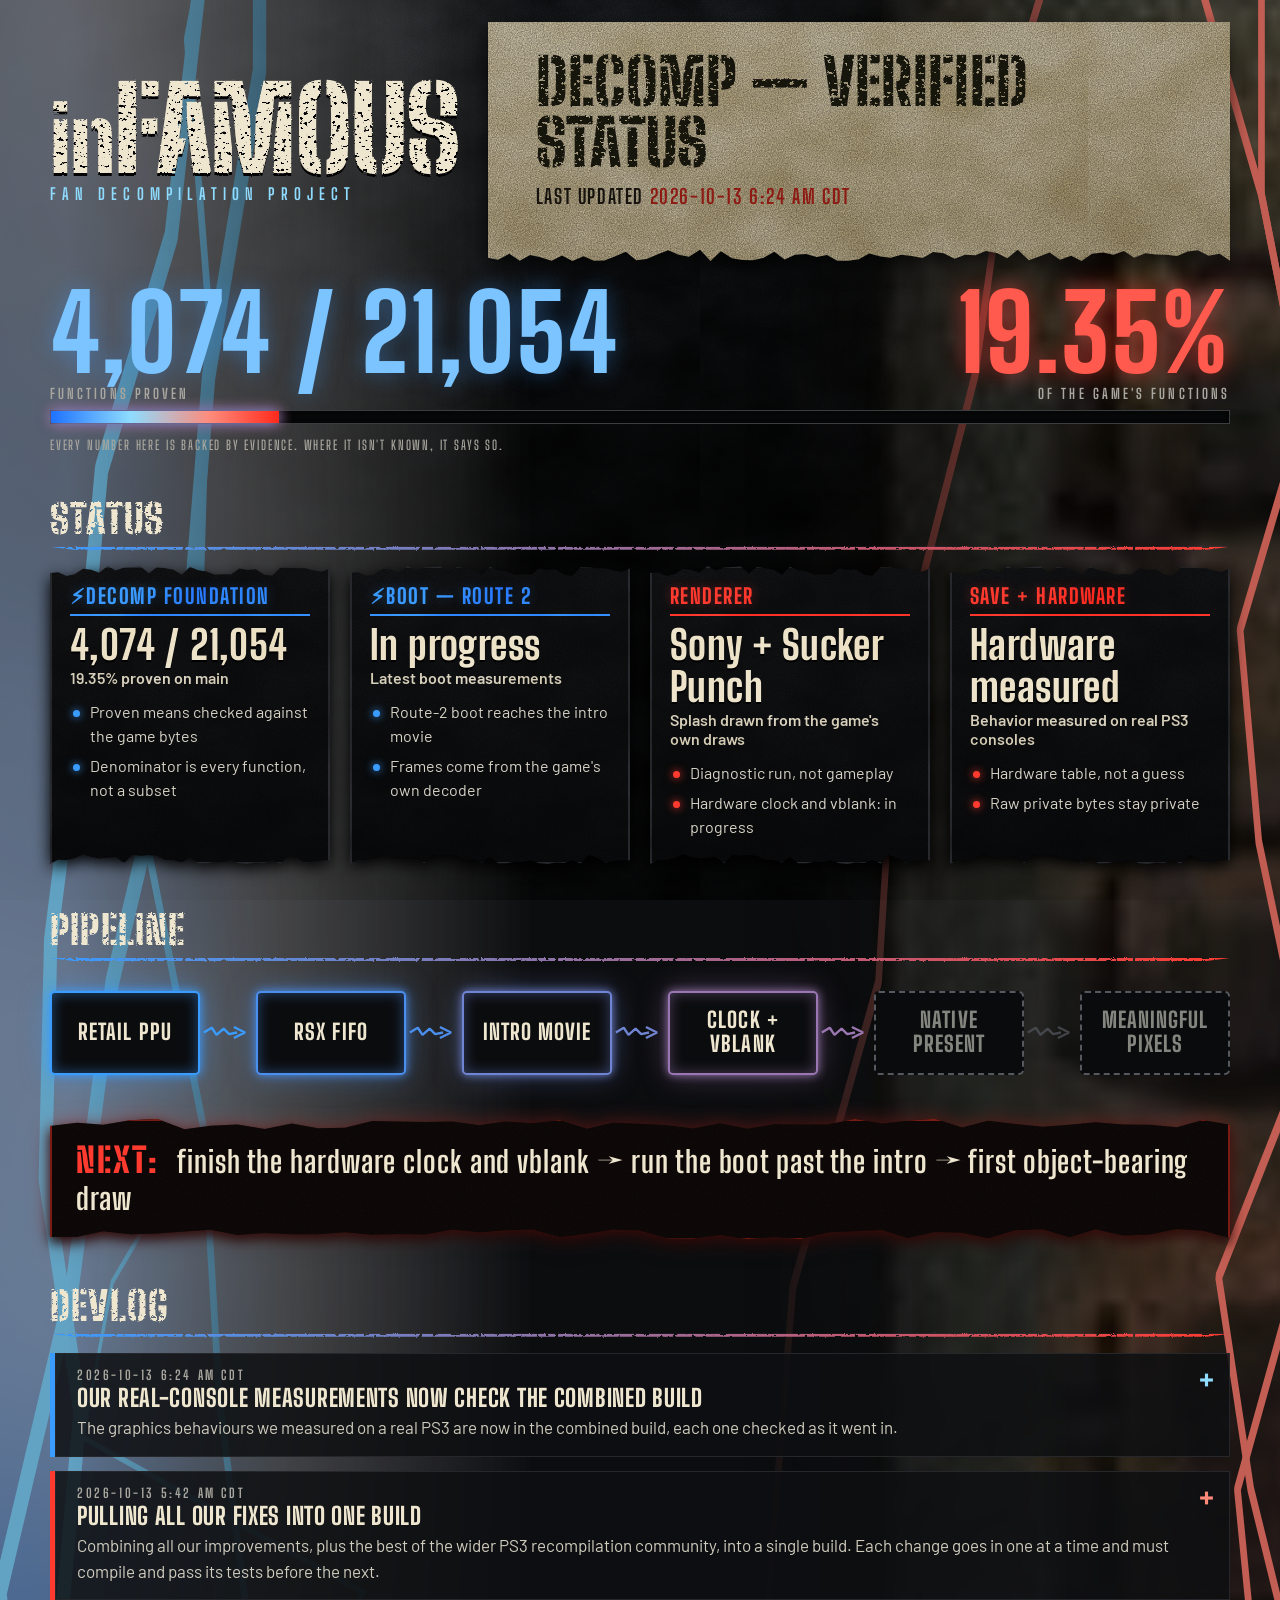
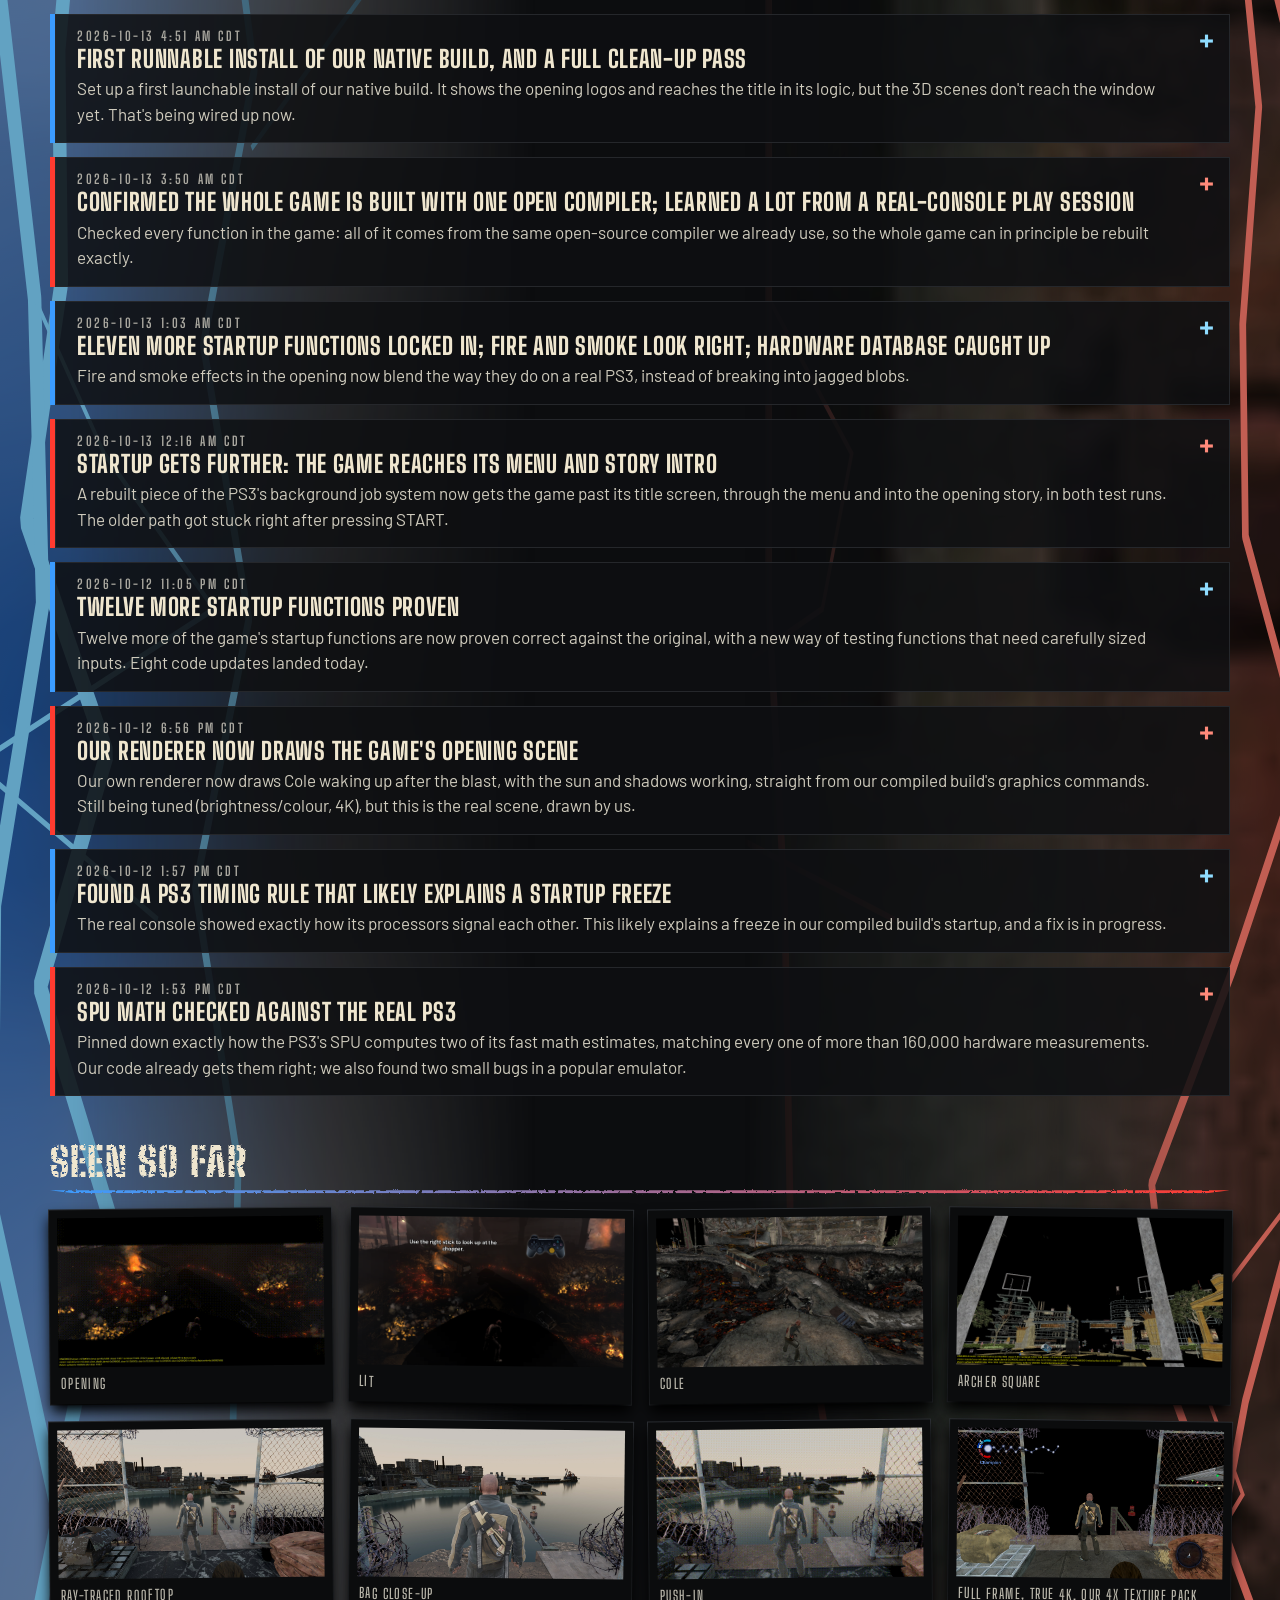
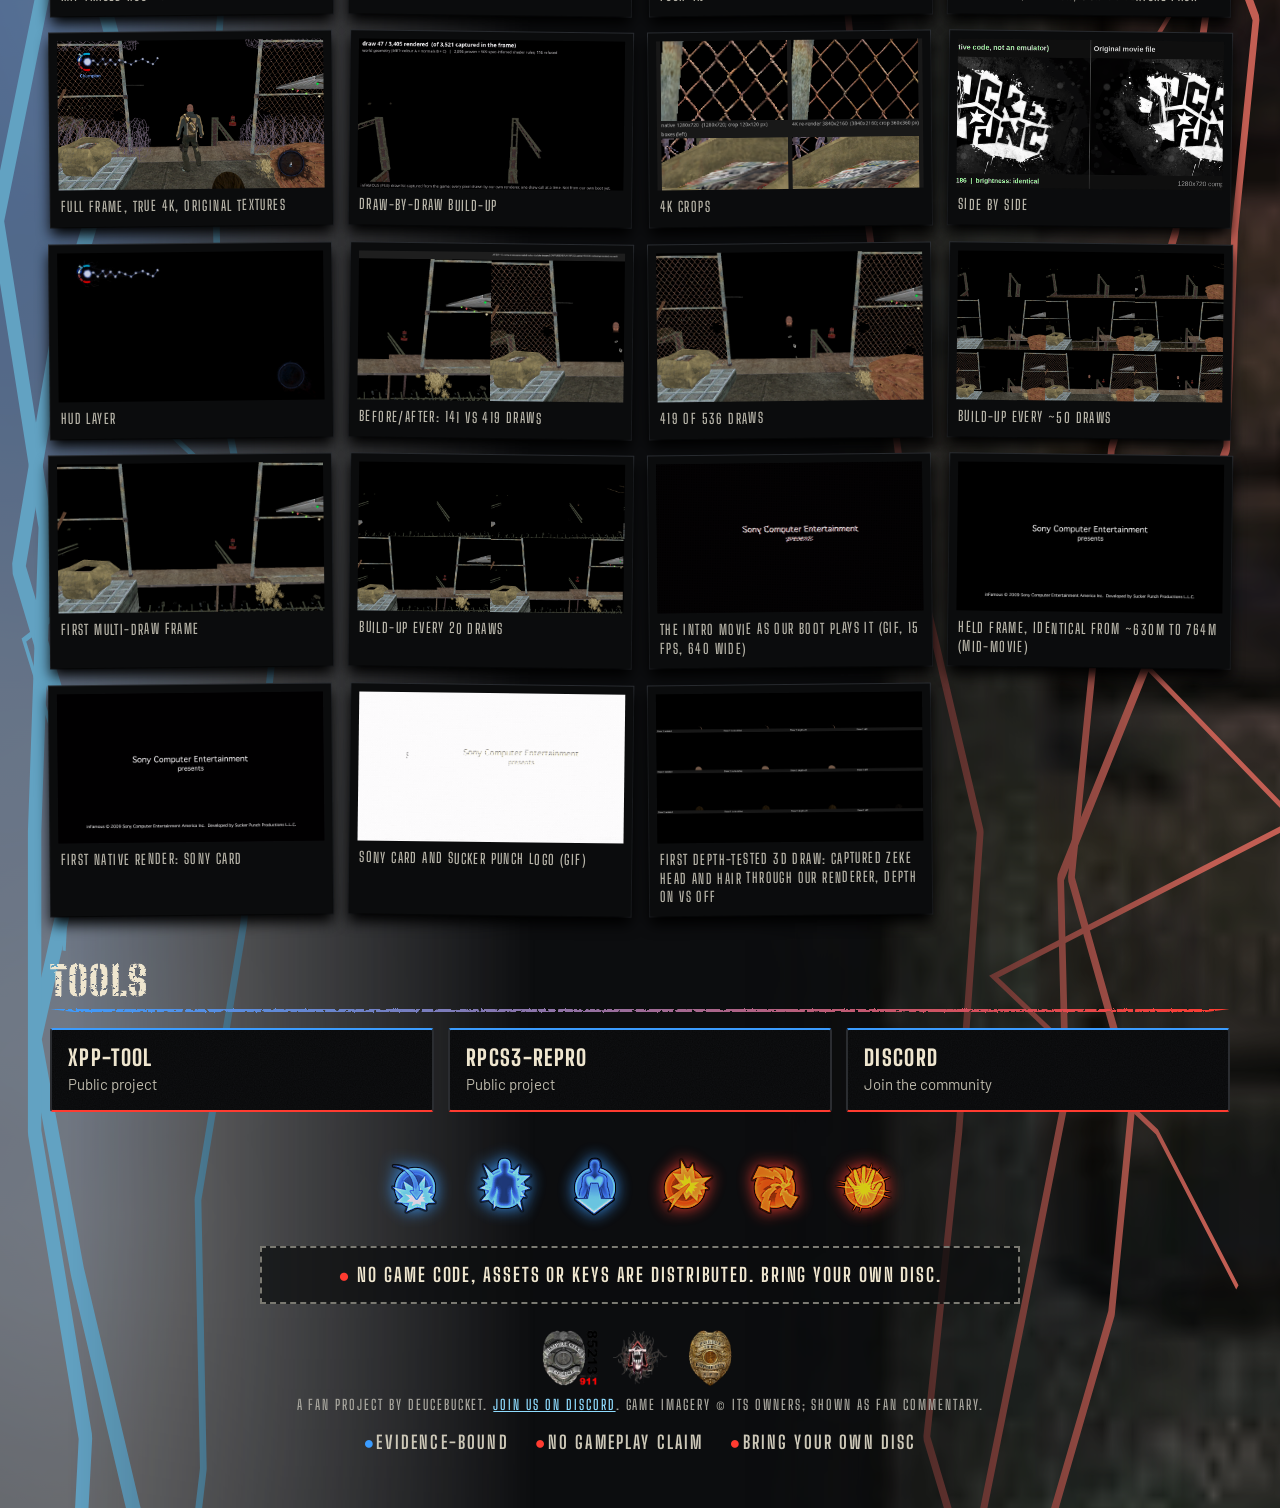
==== commit a2cba486: "Site update (auto)" ====
--- a/docs/index.html
+++ b/docs/index.html
@@ -30,7 +30,7 @@
     <h1 class="logo"><span class="lg"><i>in</i>FAMOUS</span><small>Fan decompilation project</small></h1>
     <div class="paper-wrap"><div class="paper">
       <h2>Decomp &mdash; Verified Status</h2>
-      <p class="updated">Last updated <b>2026-10-13 5:42 AM CDT</b></p>
+      <p class="updated">Last updated <b>2026-10-13 6:24 AM CDT</b></p>
     </div></div>
   </div>
 </header>
@@ -57,6 +57,7 @@
 
   <h2 class="section-title">Devlog</h2>
   <section class="entries">
+<details class="entry"><summary><time datetime="2026-10-13">2026-10-13 6:24 AM CDT</time><h3>Our real-console measurements now check the combined build</h3><p>The graphics behaviours we measured on a real PS3 are now in the combined build, each one checked as it went in.</p></summary><div class="entry-body"><ul><li>The graphics behaviours we measured on a real PS3 are now in the combined build, each one checked as it went in.</li><li>For the CPU&#x27;s floating-point maths, more than 119,000 measurements taken on a real console match the combined build exactly.</li><li>Testing whether the combined build gets further into the game.</li></ul><a class="more" href="https://github.com/bucketcomps/infamous/wiki/Devlog#2026-10-13-624-am-cdt--our-real-console-measurements-now-check-the-combined-build">Full entry on the wiki</a></div></details>
 <details class="entry"><summary><time datetime="2026-10-13">2026-10-13 5:42 AM CDT</time><h3>Pulling all our fixes into one build</h3><p>Combining all our improvements, plus the best of the wider PS3 recompilation community, into a single build. Each change goes in one at a time and must compile and pass its tests before the next.</p></summary><div class="entry-body"><ul><li>Combining all our improvements, plus the best of the wider PS3 recompilation community, into a single build. Each change goes in one at a time and must compile and pass its tests before the next.</li><li>The first combined build is up and running.</li></ul><a class="more" href="https://github.com/bucketcomps/infamous/wiki/Devlog#2026-10-13-542-am-cdt--pulling-all-our-fixes-into-one-build">Full entry on the wiki</a></div></details>
 <details class="entry"><summary><time datetime="2026-10-13">2026-10-13 4:51 AM CDT</time><h3>First runnable install of our native build, and a full clean-up pass</h3><p>Set up a first launchable install of our native build. It shows the opening logos and reaches the title in its logic, but the 3D scenes don&#x27;t reach the window yet. That&#x27;s being wired up now.</p></summary><div class="entry-body"><ul><li>Set up a first launchable install of our native build. It shows the opening logos and reaches the title in its logic, but the 3D scenes don&#x27;t reach the window yet. That&#x27;s being wired up now.</li><li>Started a full integration pass so every fix found so far ends up in one build.</li><li>Pulling in the latest improvements from the wider PS3 recompilation community.</li></ul><a class="more" href="https://github.com/bucketcomps/infamous/wiki/Devlog#2026-10-13-451-am-cdt--first-runnable-install-of-our-native-build-and-a-full-clean-up-pass">Full entry on the wiki</a></div></details>
 <details class="entry"><summary><time datetime="2026-10-13">2026-10-13 3:50 AM CDT</time><h3>Confirmed the whole game is built with one open compiler; learned a lot from a real-console play session</h3><p>Checked every function in the game: all of it comes from the same open-source compiler we already use, so the whole game can in principle be rebuilt exactly.</p></summary><div class="entry-body"><ul><li>Checked every function in the game: all of it comes from the same open-source compiler we already use, so the whole game can in principle be rebuilt exactly.</li><li>Logged a real PS3 play session from the title screen into the opening missions. It already points at how the game moves from cutscenes into gameplay.</li><li>Catalogued the game&#x27;s scripted moments (dialogue scenes, triggers, cutscenes, checkpoints) by their internal names.</li></ul><a class="more" href="https://github.com/bucketcomps/infamous/wiki/Devlog#2026-10-13-350-am-cdt--confirmed-the-whole-game-is-built-with-one-open-compiler-learned-a-lot-from-a-real-console-play-session">Full entry on the wiki</a></div></details>
@@ -66,7 +67,6 @@
 <details class="entry"><summary><time datetime="2026-10-12">2026-10-12 6:56 PM CDT</time><h3>Our renderer now draws the game&#x27;s opening scene</h3><p>Our own renderer now draws Cole waking up after the blast, with the sun and shadows working, straight from our compiled build&#x27;s graphics commands. Still being tuned (brightness/colour, 4K), but this is the real scene, drawn by us.</p></summary><div class="entry-body"><ul><li>Our own renderer now draws Cole waking up after the blast, with the sun and shadows working, straight from our compiled build&#x27;s graphics commands. Still being tuned (brightness/colour, 4K), but this is the real scene, drawn by us.</li></ul><a class="more" href="https://github.com/bucketcomps/infamous/wiki/Devlog#2026-10-12-656-pm-cdt--our-renderer-now-draws-the-games-opening-scene">Full entry on the wiki</a></div></details>
 <details class="entry"><summary><time datetime="2026-10-12">2026-10-12 1:57 PM CDT</time><h3>Found a PS3 timing rule that likely explains a startup freeze</h3><p>The real console showed exactly how its processors signal each other. This likely explains a freeze in our compiled build&#x27;s startup, and a fix is in progress.</p></summary><div class="entry-body"><ul><li>The real console showed exactly how its processors signal each other. This likely explains a freeze in our compiled build&#x27;s startup, and a fix is in progress.</li></ul><a class="more" href="https://github.com/bucketcomps/infamous/wiki/Devlog#2026-10-12-157-pm-cdt--found-a-ps3-timing-rule-that-likely-explains-a-startup-freeze">Full entry on the wiki</a></div></details>
 <details class="entry"><summary><time datetime="2026-10-12">2026-10-12 1:53 PM CDT</time><h3>SPU math checked against the real PS3</h3><p>Pinned down exactly how the PS3&#x27;s SPU computes two of its fast math estimates, matching every one of more than 160,000 hardware measurements. Our code already gets them right; we also found two small bugs in a popular emulator.</p></summary><div class="entry-body"><ul><li>Pinned down exactly how the PS3&#x27;s SPU computes two of its fast math estimates, matching every one of more than 160,000 hardware measurements. Our code already gets them right; we also found two small bugs in a popular emulator.</li><li>Correction: an earlier note said our SPU math disagreed with the hardware here. That came from a measuring mistake on our side.</li></ul><a class="more" href="https://github.com/bucketcomps/infamous/wiki/Devlog#2026-10-12-153-pm-cdt--spu-math-checked-against-the-real-ps3">Full entry on the wiki</a></div></details>
-<details class="entry"><summary><time datetime="2026-10-12">2026-10-12 12:51 PM CDT</time><h3>More graphics answers from the real PS3</h3><p>The real console answered dozens more graphics questions (stencil and half-float blending), and our renderer is being lined up with them.</p></summary><div class="entry-body"><ul><li>The real console answered dozens more graphics questions (stencil and half-float blending), and our renderer is being lined up with them.</li><li>Correction: the smoke-ring fix described this morning is written but not yet in the renderer build; it&#x27;s being landed now.</li></ul><a class="more" href="https://github.com/bucketcomps/infamous/wiki/Devlog#2026-10-12-1251-pm-cdt--more-graphics-answers-from-the-real-ps3">Full entry on the wiki</a></div></details>
   </section>
 
   <h2 class="section-title">Seen so far</h2>
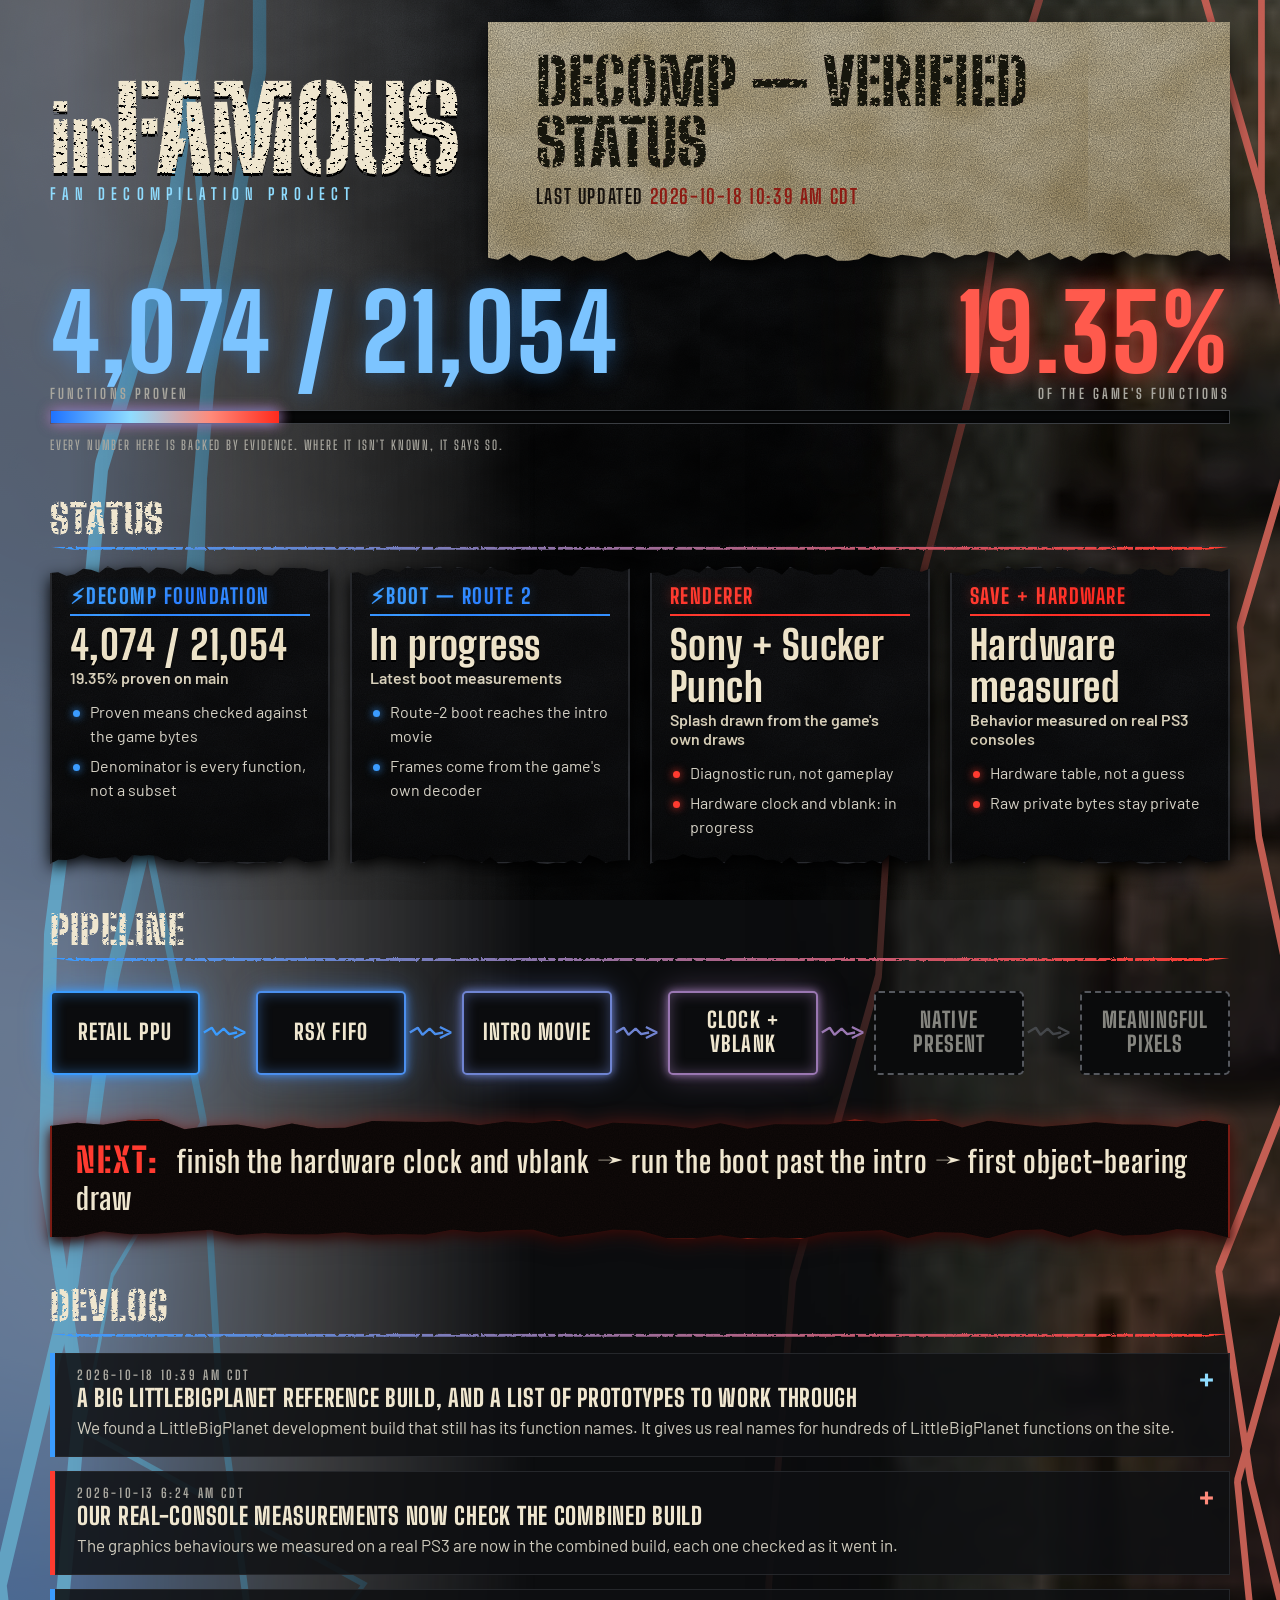
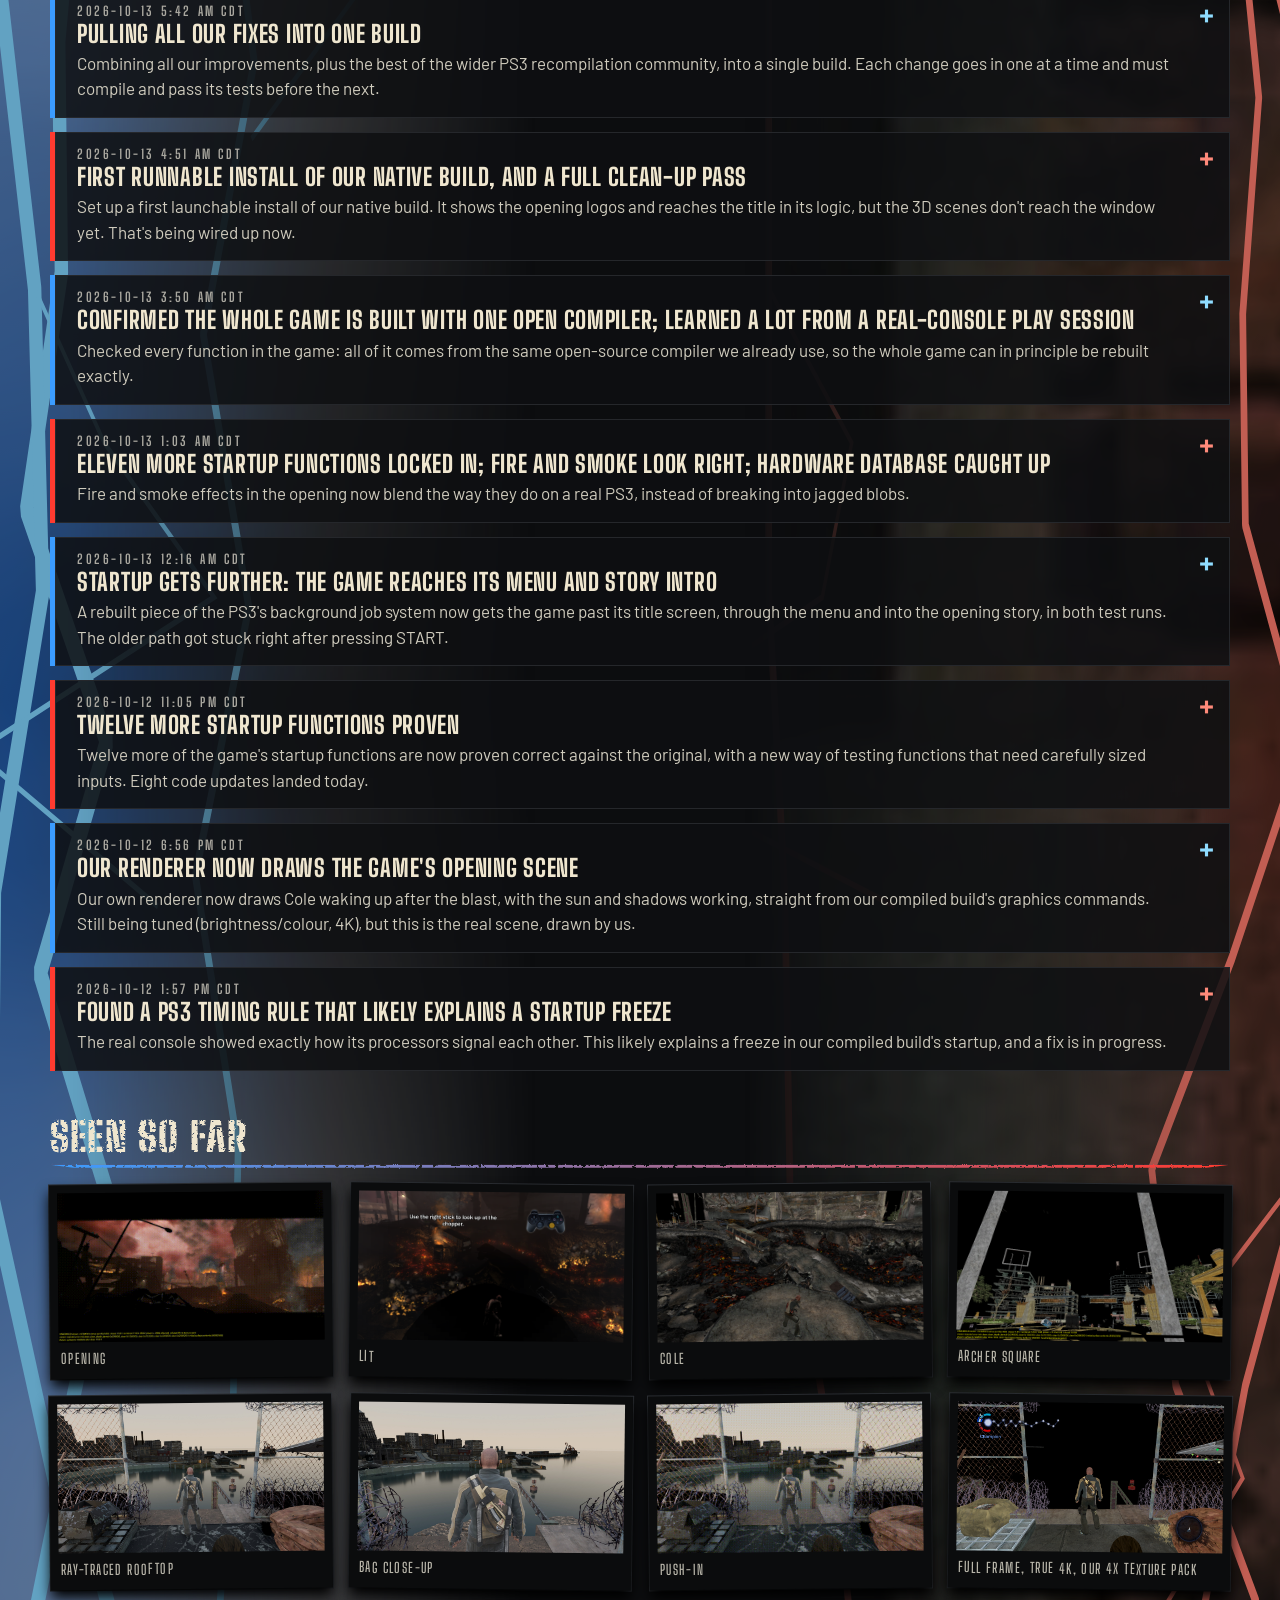
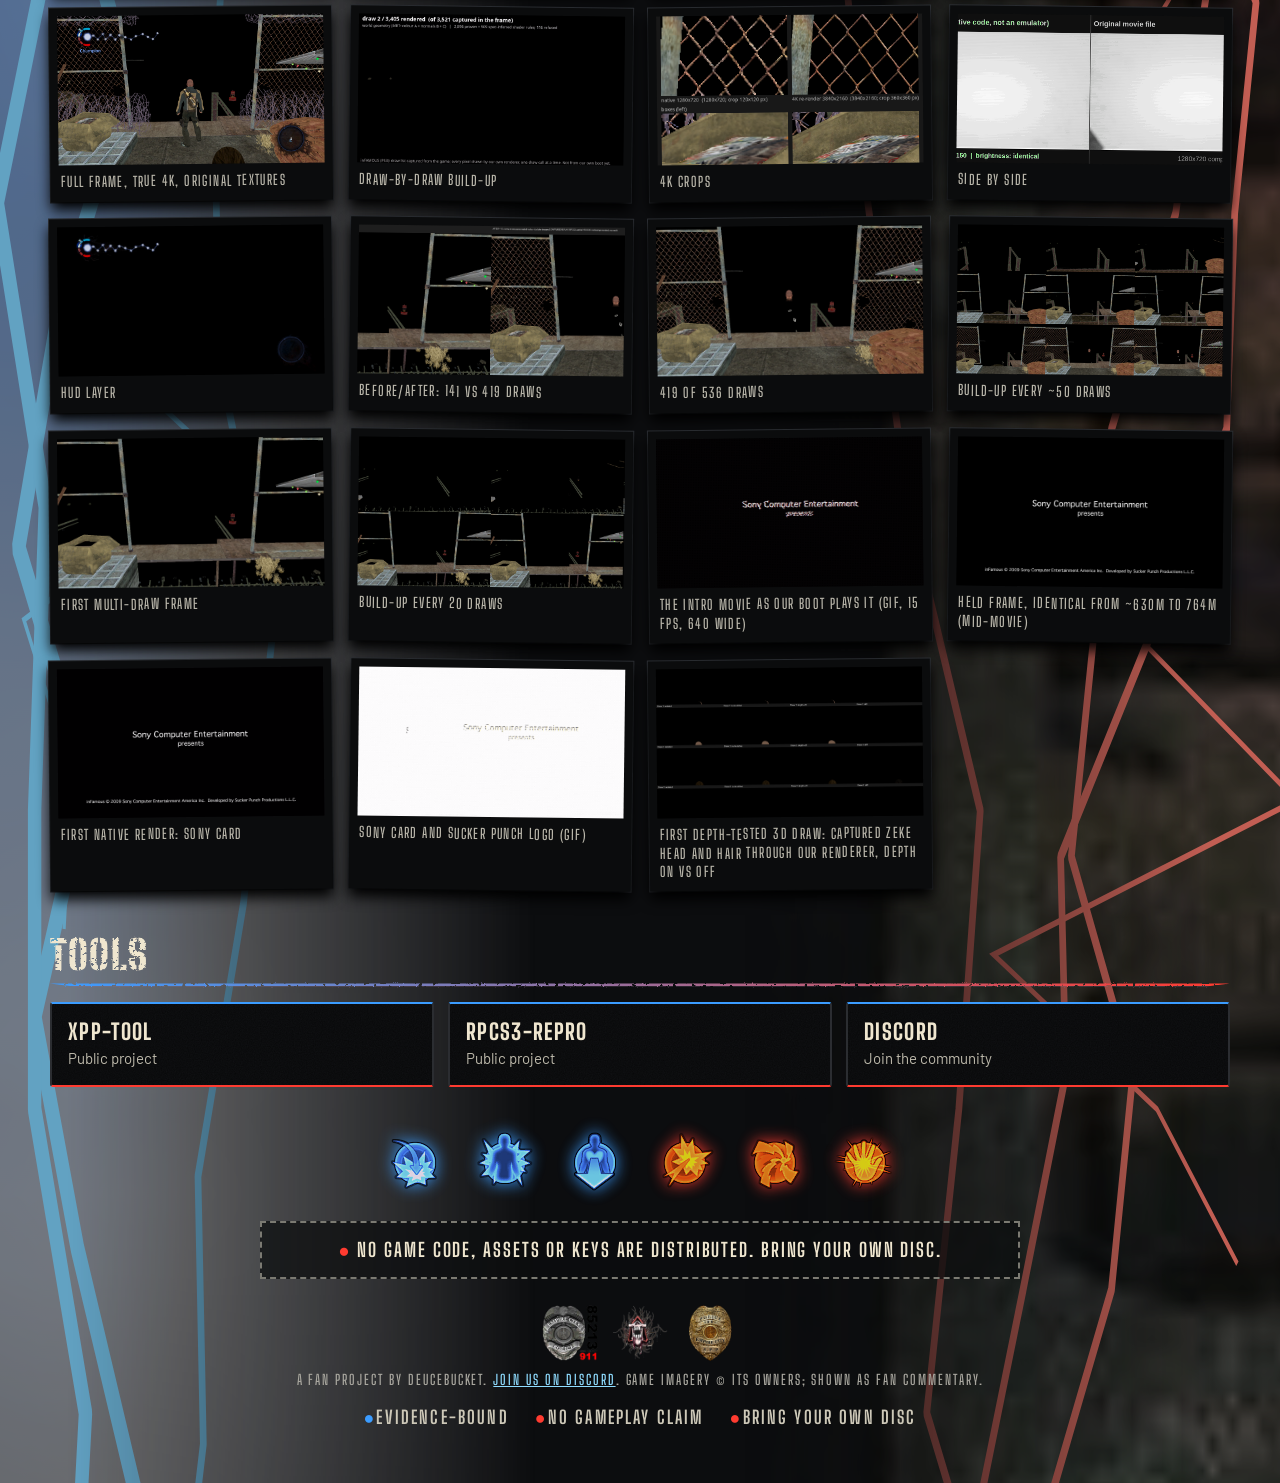
==== commit 15159975: "Site update (auto)" ====
--- a/docs/index.html
+++ b/docs/index.html
@@ -30,7 +30,7 @@
     <h1 class="logo"><span class="lg"><i>in</i>FAMOUS</span><small>Fan decompilation project</small></h1>
     <div class="paper-wrap"><div class="paper">
       <h2>Decomp &mdash; Verified Status</h2>
-      <p class="updated">Last updated <b>2026-10-13 6:24 AM CDT</b></p>
+      <p class="updated">Last updated <b>2026-10-18 10:39 AM CDT</b></p>
     </div></div>
   </div>
 </header>
@@ -57,6 +57,7 @@
 
   <h2 class="section-title">Devlog</h2>
   <section class="entries">
+<details class="entry"><summary><time datetime="2026-10-18">2026-10-18 10:39 AM CDT</time><h3>A big LittleBigPlanet reference build, and a list of prototypes to work through</h3><p>We found a LittleBigPlanet development build that still has its function names. It gives us real names for hundreds of LittleBigPlanet functions on the site.</p></summary><div class="entry-body"><ul><li>We found a LittleBigPlanet development build that still has its function names. It gives us real names for hundreds of LittleBigPlanet functions on the site.</li><li>We are keeping a checklist of more than 800 known PS3 prototype builds, to go through one by one and see what each can teach us.</li></ul><a class="more" href="https://github.com/bucketcomps/infamous/wiki/Devlog#2026-10-18-1039-am-cdt--a-big-littlebigplanet-reference-build-and-a-list-of-prototypes-to-work-through">Full entry on the wiki</a></div></details>
 <details class="entry"><summary><time datetime="2026-10-13">2026-10-13 6:24 AM CDT</time><h3>Our real-console measurements now check the combined build</h3><p>The graphics behaviours we measured on a real PS3 are now in the combined build, each one checked as it went in.</p></summary><div class="entry-body"><ul><li>The graphics behaviours we measured on a real PS3 are now in the combined build, each one checked as it went in.</li><li>For the CPU&#x27;s floating-point maths, more than 119,000 measurements taken on a real console match the combined build exactly.</li><li>Testing whether the combined build gets further into the game.</li></ul><a class="more" href="https://github.com/bucketcomps/infamous/wiki/Devlog#2026-10-13-624-am-cdt--our-real-console-measurements-now-check-the-combined-build">Full entry on the wiki</a></div></details>
 <details class="entry"><summary><time datetime="2026-10-13">2026-10-13 5:42 AM CDT</time><h3>Pulling all our fixes into one build</h3><p>Combining all our improvements, plus the best of the wider PS3 recompilation community, into a single build. Each change goes in one at a time and must compile and pass its tests before the next.</p></summary><div class="entry-body"><ul><li>Combining all our improvements, plus the best of the wider PS3 recompilation community, into a single build. Each change goes in one at a time and must compile and pass its tests before the next.</li><li>The first combined build is up and running.</li></ul><a class="more" href="https://github.com/bucketcomps/infamous/wiki/Devlog#2026-10-13-542-am-cdt--pulling-all-our-fixes-into-one-build">Full entry on the wiki</a></div></details>
 <details class="entry"><summary><time datetime="2026-10-13">2026-10-13 4:51 AM CDT</time><h3>First runnable install of our native build, and a full clean-up pass</h3><p>Set up a first launchable install of our native build. It shows the opening logos and reaches the title in its logic, but the 3D scenes don&#x27;t reach the window yet. That&#x27;s being wired up now.</p></summary><div class="entry-body"><ul><li>Set up a first launchable install of our native build. It shows the opening logos and reaches the title in its logic, but the 3D scenes don&#x27;t reach the window yet. That&#x27;s being wired up now.</li><li>Started a full integration pass so every fix found so far ends up in one build.</li><li>Pulling in the latest improvements from the wider PS3 recompilation community.</li></ul><a class="more" href="https://github.com/bucketcomps/infamous/wiki/Devlog#2026-10-13-451-am-cdt--first-runnable-install-of-our-native-build-and-a-full-clean-up-pass">Full entry on the wiki</a></div></details>
@@ -66,7 +67,6 @@
 <details class="entry"><summary><time datetime="2026-10-12">2026-10-12 11:05 PM CDT</time><h3>Twelve more startup functions proven</h3><p>Twelve more of the game&#x27;s startup functions are now proven correct against the original, with a new way of testing functions that need carefully sized inputs. Eight code updates landed today.</p></summary><div class="entry-body"><ul><li>Twelve more of the game&#x27;s startup functions are now proven correct against the original, with a new way of testing functions that need carefully sized inputs. Eight code updates landed today.</li></ul><a class="more" href="https://github.com/bucketcomps/infamous/wiki/Devlog#2026-10-12-1105-pm-cdt--twelve-more-startup-functions-proven">Full entry on the wiki</a></div></details>
 <details class="entry"><summary><time datetime="2026-10-12">2026-10-12 6:56 PM CDT</time><h3>Our renderer now draws the game&#x27;s opening scene</h3><p>Our own renderer now draws Cole waking up after the blast, with the sun and shadows working, straight from our compiled build&#x27;s graphics commands. Still being tuned (brightness/colour, 4K), but this is the real scene, drawn by us.</p></summary><div class="entry-body"><ul><li>Our own renderer now draws Cole waking up after the blast, with the sun and shadows working, straight from our compiled build&#x27;s graphics commands. Still being tuned (brightness/colour, 4K), but this is the real scene, drawn by us.</li></ul><a class="more" href="https://github.com/bucketcomps/infamous/wiki/Devlog#2026-10-12-656-pm-cdt--our-renderer-now-draws-the-games-opening-scene">Full entry on the wiki</a></div></details>
 <details class="entry"><summary><time datetime="2026-10-12">2026-10-12 1:57 PM CDT</time><h3>Found a PS3 timing rule that likely explains a startup freeze</h3><p>The real console showed exactly how its processors signal each other. This likely explains a freeze in our compiled build&#x27;s startup, and a fix is in progress.</p></summary><div class="entry-body"><ul><li>The real console showed exactly how its processors signal each other. This likely explains a freeze in our compiled build&#x27;s startup, and a fix is in progress.</li></ul><a class="more" href="https://github.com/bucketcomps/infamous/wiki/Devlog#2026-10-12-157-pm-cdt--found-a-ps3-timing-rule-that-likely-explains-a-startup-freeze">Full entry on the wiki</a></div></details>
-<details class="entry"><summary><time datetime="2026-10-12">2026-10-12 1:53 PM CDT</time><h3>SPU math checked against the real PS3</h3><p>Pinned down exactly how the PS3&#x27;s SPU computes two of its fast math estimates, matching every one of more than 160,000 hardware measurements. Our code already gets them right; we also found two small bugs in a popular emulator.</p></summary><div class="entry-body"><ul><li>Pinned down exactly how the PS3&#x27;s SPU computes two of its fast math estimates, matching every one of more than 160,000 hardware measurements. Our code already gets them right; we also found two small bugs in a popular emulator.</li><li>Correction: an earlier note said our SPU math disagreed with the hardware here. That came from a measuring mistake on our side.</li></ul><a class="more" href="https://github.com/bucketcomps/infamous/wiki/Devlog#2026-10-12-153-pm-cdt--spu-math-checked-against-the-real-ps3">Full entry on the wiki</a></div></details>
   </section>
 
   <h2 class="section-title">Seen so far</h2>
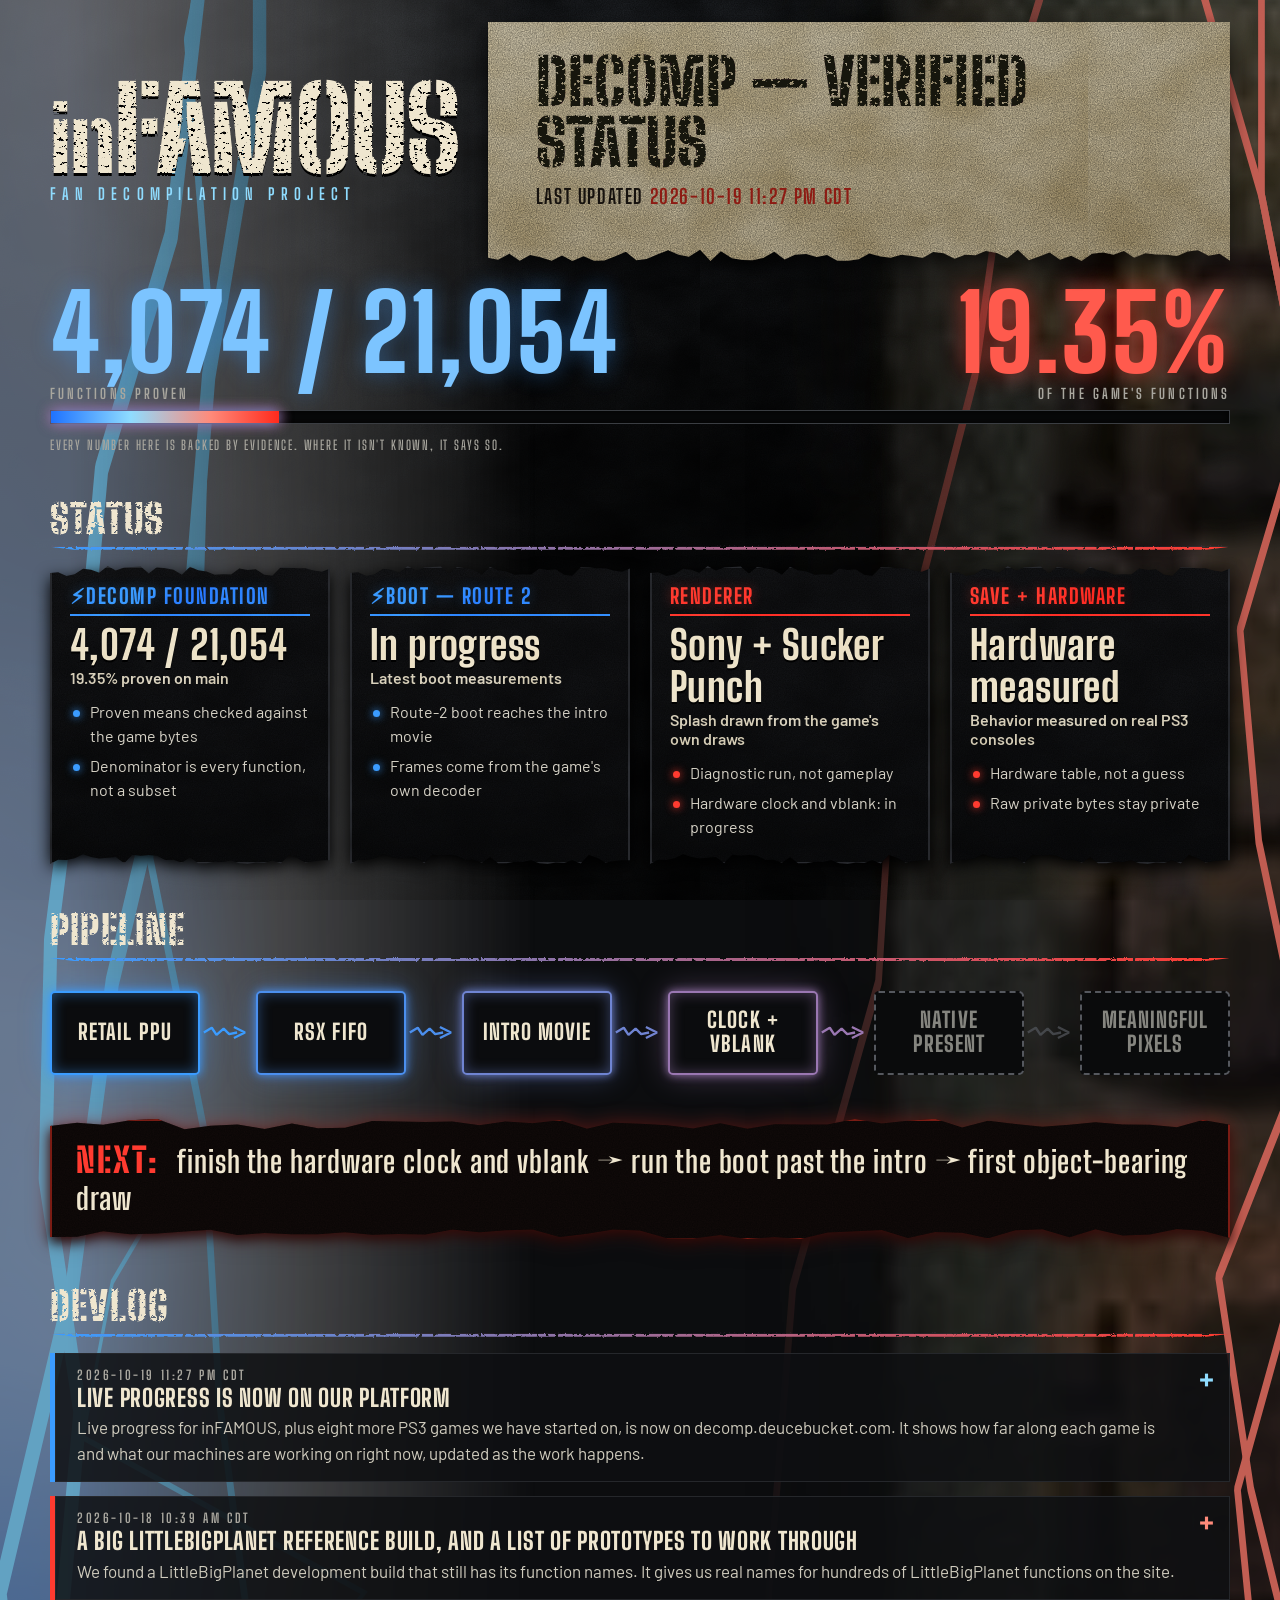
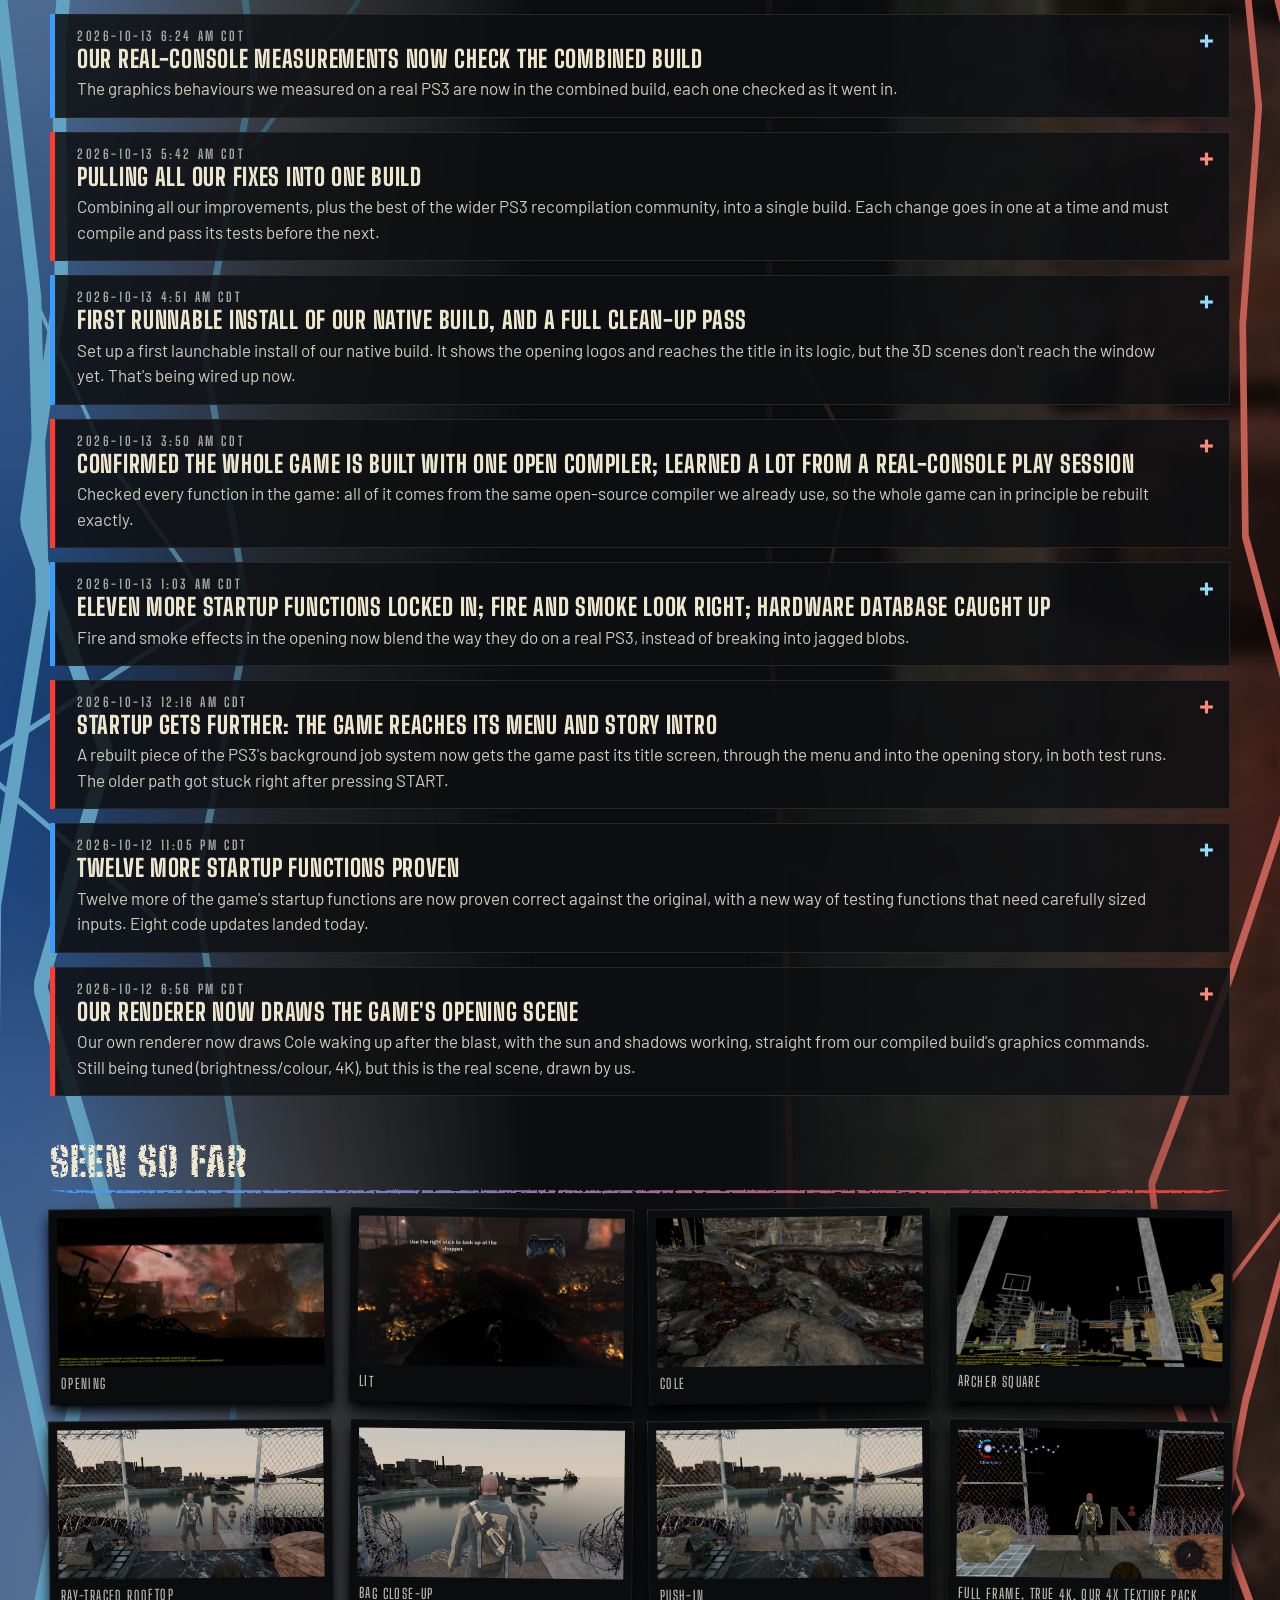
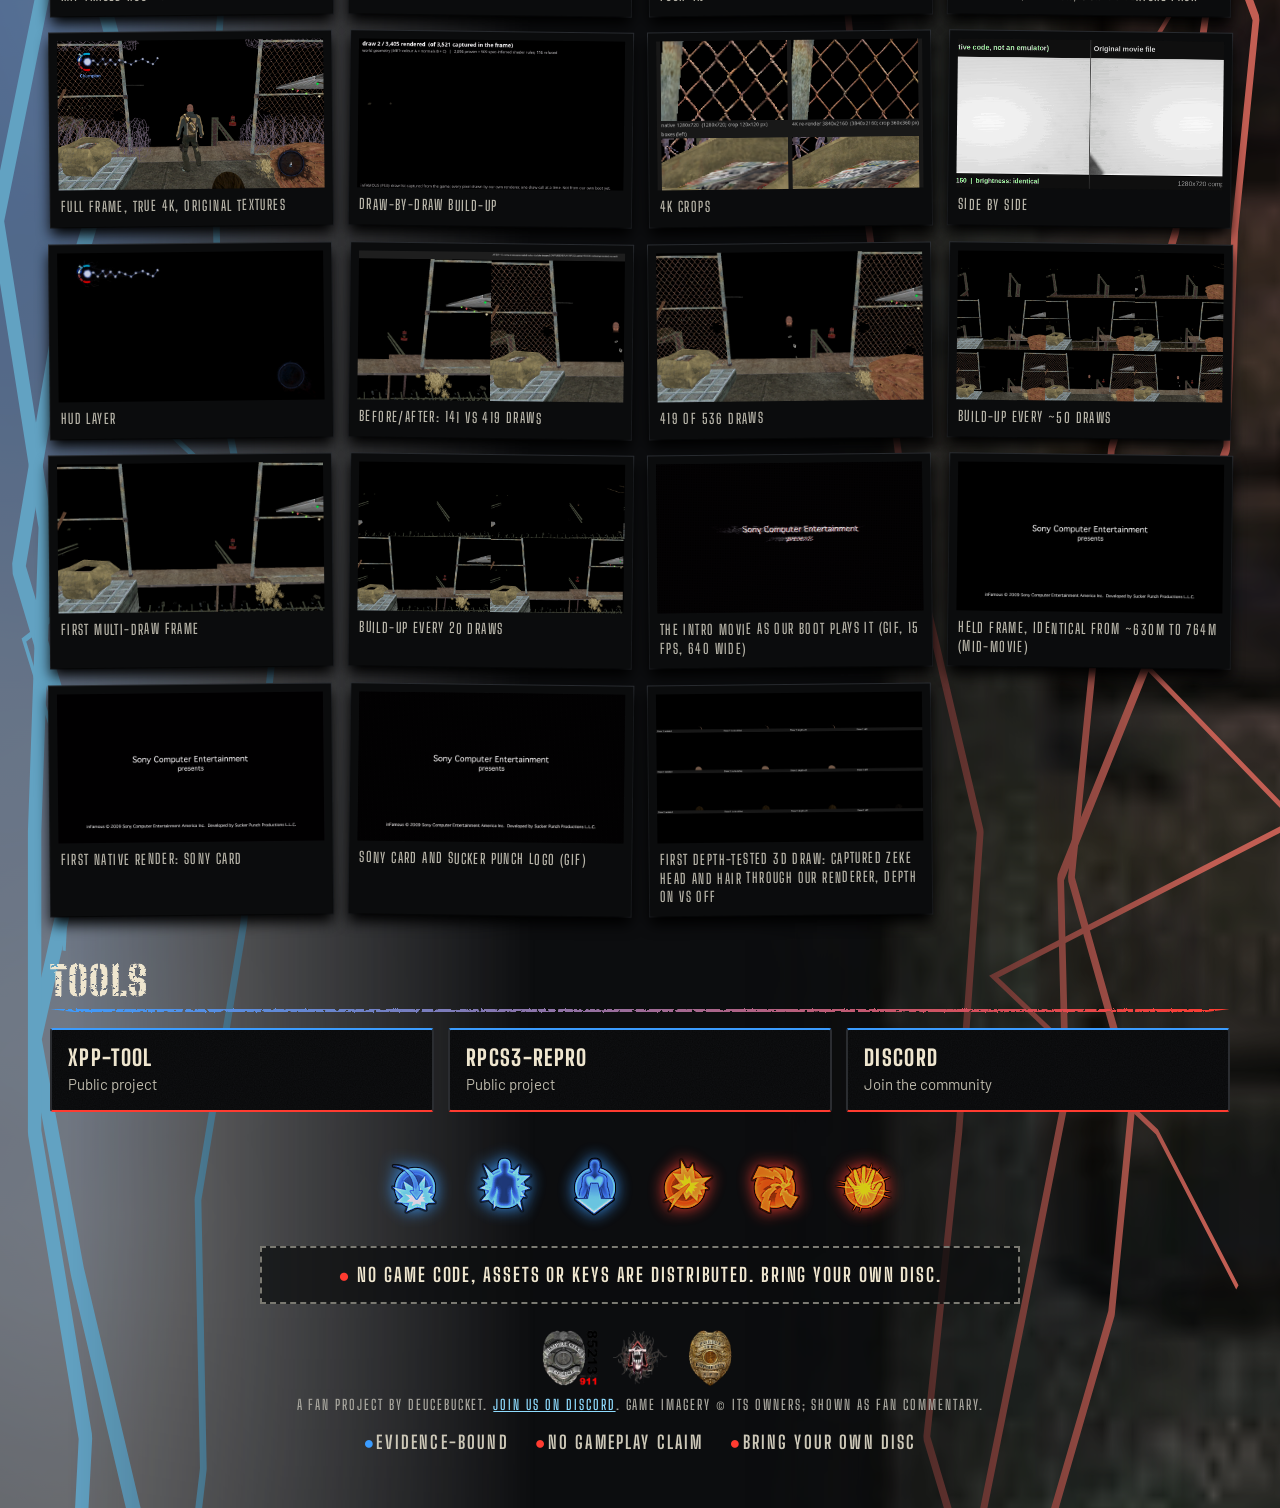
==== commit 459c5a0d: "Site update (auto)" ====
--- a/docs/index.html
+++ b/docs/index.html
@@ -30,7 +30,7 @@
     <h1 class="logo"><span class="lg"><i>in</i>FAMOUS</span><small>Fan decompilation project</small></h1>
     <div class="paper-wrap"><div class="paper">
       <h2>Decomp &mdash; Verified Status</h2>
-      <p class="updated">Last updated <b>2026-10-18 10:39 AM CDT</b></p>
+      <p class="updated">Last updated <b>2026-10-19 11:27 PM CDT</b></p>
     </div></div>
   </div>
 </header>
@@ -57,6 +57,7 @@
 
   <h2 class="section-title">Devlog</h2>
   <section class="entries">
+<details class="entry"><summary><time datetime="2026-10-19">2026-10-19 11:27 PM CDT</time><h3>Live progress is now on our platform</h3><p>Live progress for inFAMOUS, plus eight more PS3 games we have started on, is now on decomp.deucebucket.com. It shows how far along each game is and what our machines are working on right now, updated as the work happens.</p></summary><div class="entry-body"><ul><li>Live progress for inFAMOUS, plus eight more PS3 games we have started on, is now on decomp.deucebucket.com. It shows how far along each game is and what our machines are working on right now, updated as the work happens.</li><li>The platform is a closed workbench. Anyone can look at the progress; accounts are invite-only for now.</li><li>Questions and chat: our Discord.</li></ul><a class="more" href="https://github.com/bucketcomps/infamous/wiki/Devlog#2026-10-19-1127-pm-cdt--live-progress-is-now-on-our-platform">Full entry on the wiki</a></div></details>
 <details class="entry"><summary><time datetime="2026-10-18">2026-10-18 10:39 AM CDT</time><h3>A big LittleBigPlanet reference build, and a list of prototypes to work through</h3><p>We found a LittleBigPlanet development build that still has its function names. It gives us real names for hundreds of LittleBigPlanet functions on the site.</p></summary><div class="entry-body"><ul><li>We found a LittleBigPlanet development build that still has its function names. It gives us real names for hundreds of LittleBigPlanet functions on the site.</li><li>We are keeping a checklist of more than 800 known PS3 prototype builds, to go through one by one and see what each can teach us.</li></ul><a class="more" href="https://github.com/bucketcomps/infamous/wiki/Devlog#2026-10-18-1039-am-cdt--a-big-littlebigplanet-reference-build-and-a-list-of-prototypes-to-work-through">Full entry on the wiki</a></div></details>
 <details class="entry"><summary><time datetime="2026-10-13">2026-10-13 6:24 AM CDT</time><h3>Our real-console measurements now check the combined build</h3><p>The graphics behaviours we measured on a real PS3 are now in the combined build, each one checked as it went in.</p></summary><div class="entry-body"><ul><li>The graphics behaviours we measured on a real PS3 are now in the combined build, each one checked as it went in.</li><li>For the CPU&#x27;s floating-point maths, more than 119,000 measurements taken on a real console match the combined build exactly.</li><li>Testing whether the combined build gets further into the game.</li></ul><a class="more" href="https://github.com/bucketcomps/infamous/wiki/Devlog#2026-10-13-624-am-cdt--our-real-console-measurements-now-check-the-combined-build">Full entry on the wiki</a></div></details>
 <details class="entry"><summary><time datetime="2026-10-13">2026-10-13 5:42 AM CDT</time><h3>Pulling all our fixes into one build</h3><p>Combining all our improvements, plus the best of the wider PS3 recompilation community, into a single build. Each change goes in one at a time and must compile and pass its tests before the next.</p></summary><div class="entry-body"><ul><li>Combining all our improvements, plus the best of the wider PS3 recompilation community, into a single build. Each change goes in one at a time and must compile and pass its tests before the next.</li><li>The first combined build is up and running.</li></ul><a class="more" href="https://github.com/bucketcomps/infamous/wiki/Devlog#2026-10-13-542-am-cdt--pulling-all-our-fixes-into-one-build">Full entry on the wiki</a></div></details>
@@ -66,7 +67,6 @@
 <details class="entry"><summary><time datetime="2026-10-13">2026-10-13 12:16 AM CDT</time><h3>Startup gets further: the game reaches its menu and story intro</h3><p>A rebuilt piece of the PS3&#x27;s background job system now gets the game past its title screen, through the menu and into the opening story, in both test runs. The older path got stuck right after pressing START.</p></summary><div class="entry-body"><ul><li>A rebuilt piece of the PS3&#x27;s background job system now gets the game past its title screen, through the menu and into the opening story, in both test runs. The older path got stuck right after pressing START.</li><li>The next stop is just after the story intro begins. We&#x27;re digging into that now.</li></ul><a class="more" href="https://github.com/bucketcomps/infamous/wiki/Devlog#2026-10-13-1216-am-cdt--startup-gets-further-the-game-reaches-its-menu-and-story-intro">Full entry on the wiki</a></div></details>
 <details class="entry"><summary><time datetime="2026-10-12">2026-10-12 11:05 PM CDT</time><h3>Twelve more startup functions proven</h3><p>Twelve more of the game&#x27;s startup functions are now proven correct against the original, with a new way of testing functions that need carefully sized inputs. Eight code updates landed today.</p></summary><div class="entry-body"><ul><li>Twelve more of the game&#x27;s startup functions are now proven correct against the original, with a new way of testing functions that need carefully sized inputs. Eight code updates landed today.</li></ul><a class="more" href="https://github.com/bucketcomps/infamous/wiki/Devlog#2026-10-12-1105-pm-cdt--twelve-more-startup-functions-proven">Full entry on the wiki</a></div></details>
 <details class="entry"><summary><time datetime="2026-10-12">2026-10-12 6:56 PM CDT</time><h3>Our renderer now draws the game&#x27;s opening scene</h3><p>Our own renderer now draws Cole waking up after the blast, with the sun and shadows working, straight from our compiled build&#x27;s graphics commands. Still being tuned (brightness/colour, 4K), but this is the real scene, drawn by us.</p></summary><div class="entry-body"><ul><li>Our own renderer now draws Cole waking up after the blast, with the sun and shadows working, straight from our compiled build&#x27;s graphics commands. Still being tuned (brightness/colour, 4K), but this is the real scene, drawn by us.</li></ul><a class="more" href="https://github.com/bucketcomps/infamous/wiki/Devlog#2026-10-12-656-pm-cdt--our-renderer-now-draws-the-games-opening-scene">Full entry on the wiki</a></div></details>
-<details class="entry"><summary><time datetime="2026-10-12">2026-10-12 1:57 PM CDT</time><h3>Found a PS3 timing rule that likely explains a startup freeze</h3><p>The real console showed exactly how its processors signal each other. This likely explains a freeze in our compiled build&#x27;s startup, and a fix is in progress.</p></summary><div class="entry-body"><ul><li>The real console showed exactly how its processors signal each other. This likely explains a freeze in our compiled build&#x27;s startup, and a fix is in progress.</li></ul><a class="more" href="https://github.com/bucketcomps/infamous/wiki/Devlog#2026-10-12-157-pm-cdt--found-a-ps3-timing-rule-that-likely-explains-a-startup-freeze">Full entry on the wiki</a></div></details>
   </section>
 
   <h2 class="section-title">Seen so far</h2>
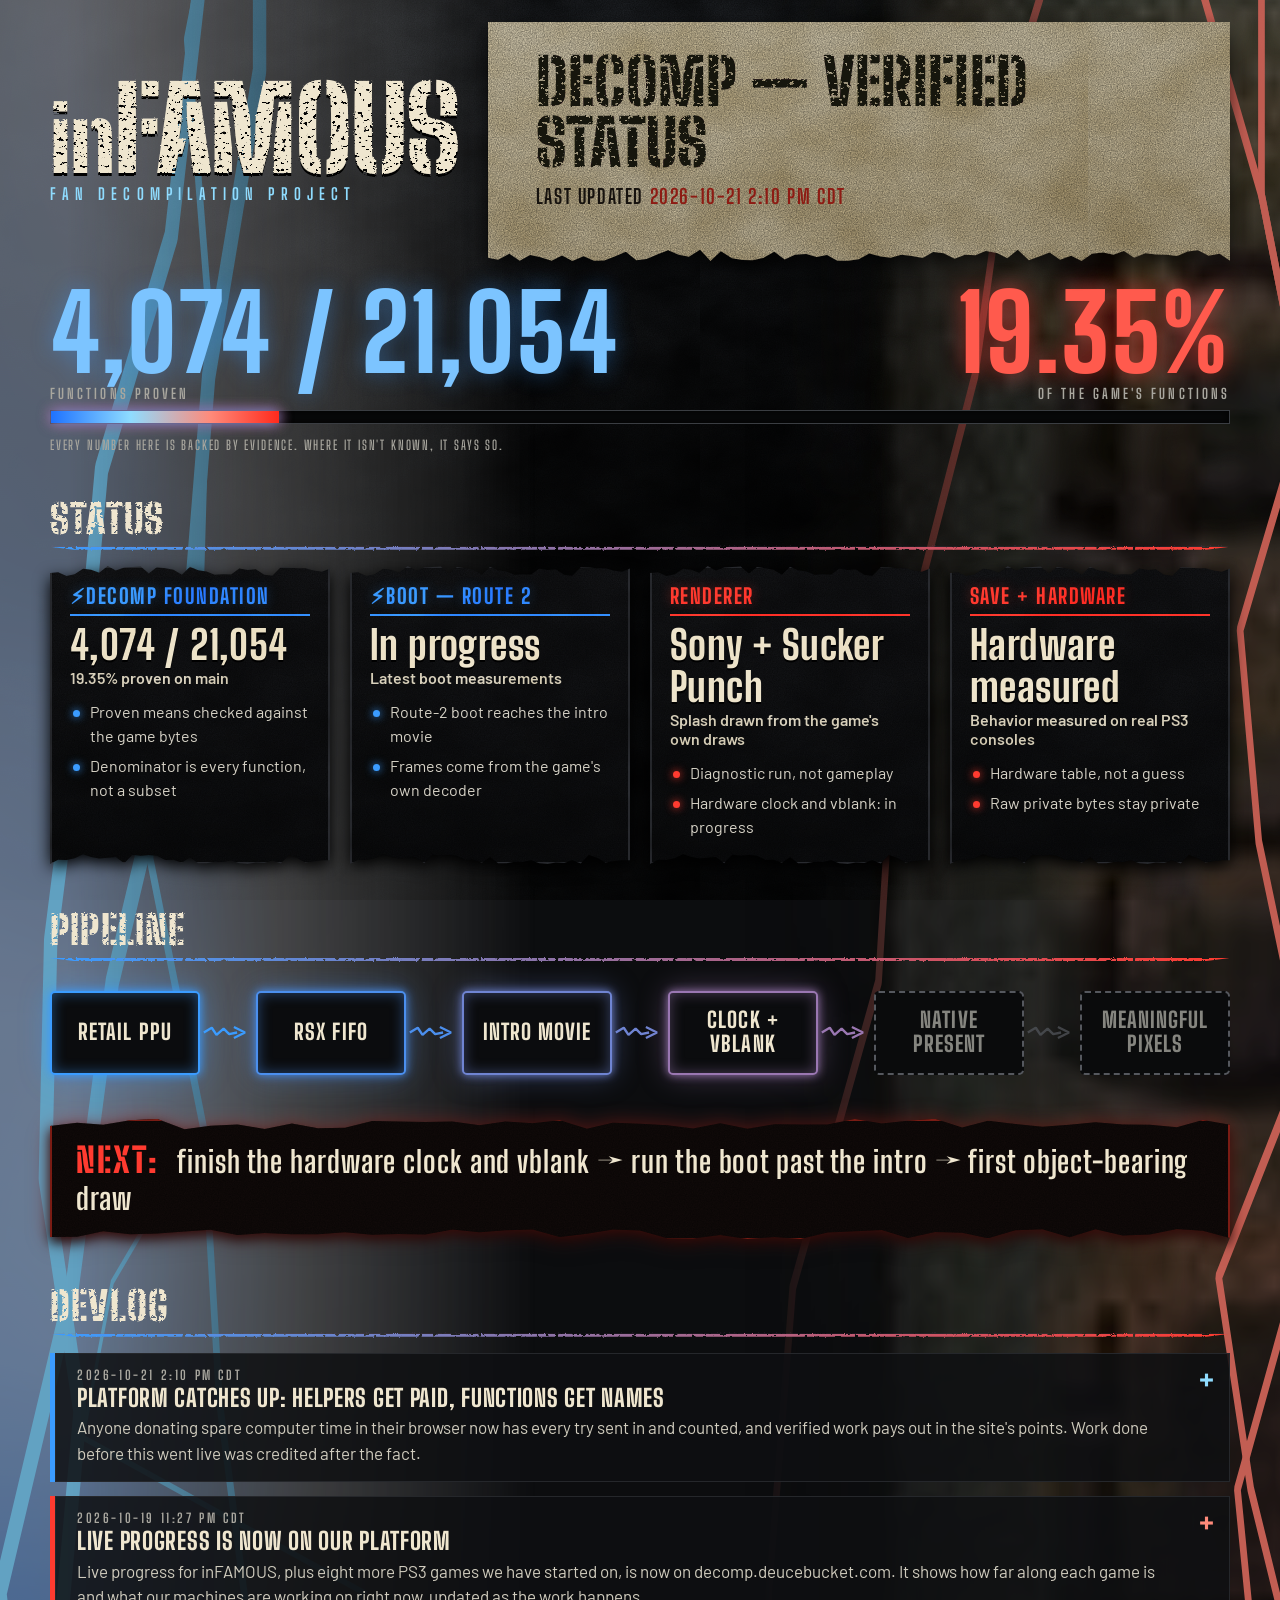
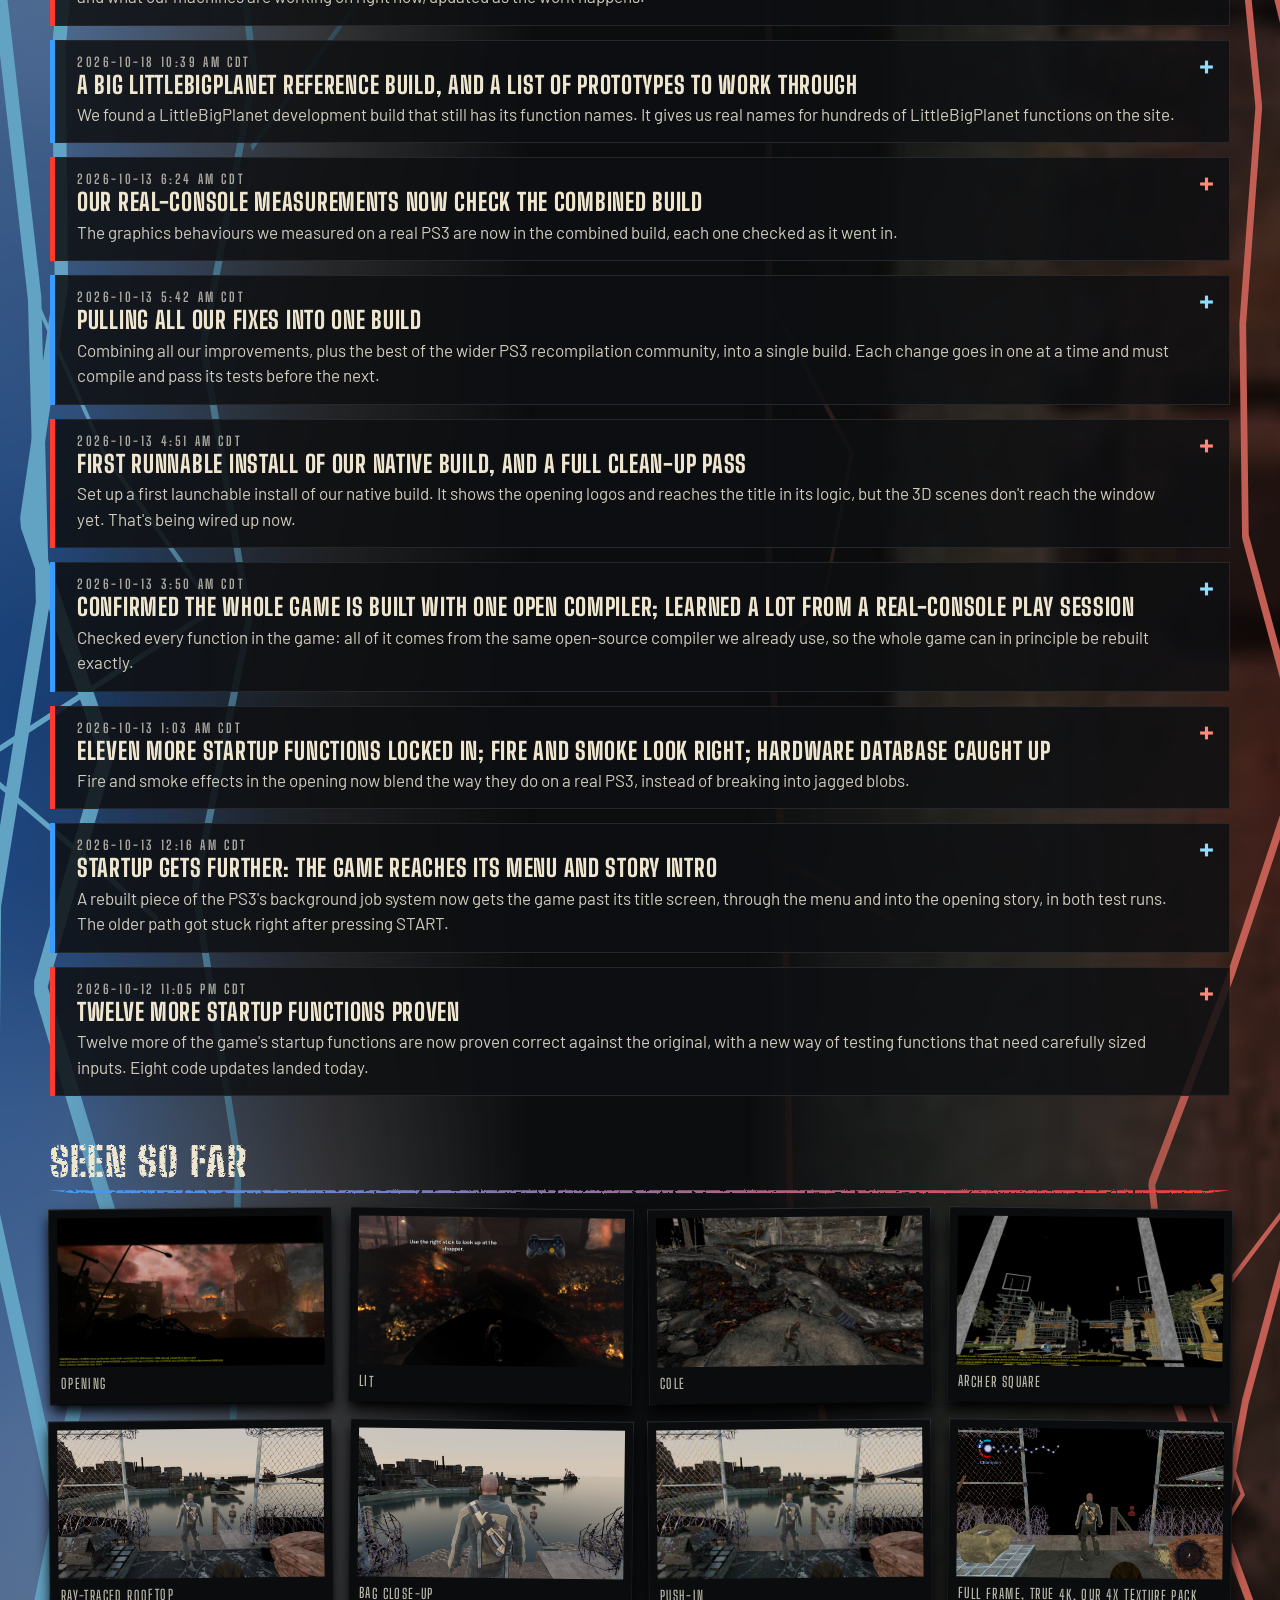
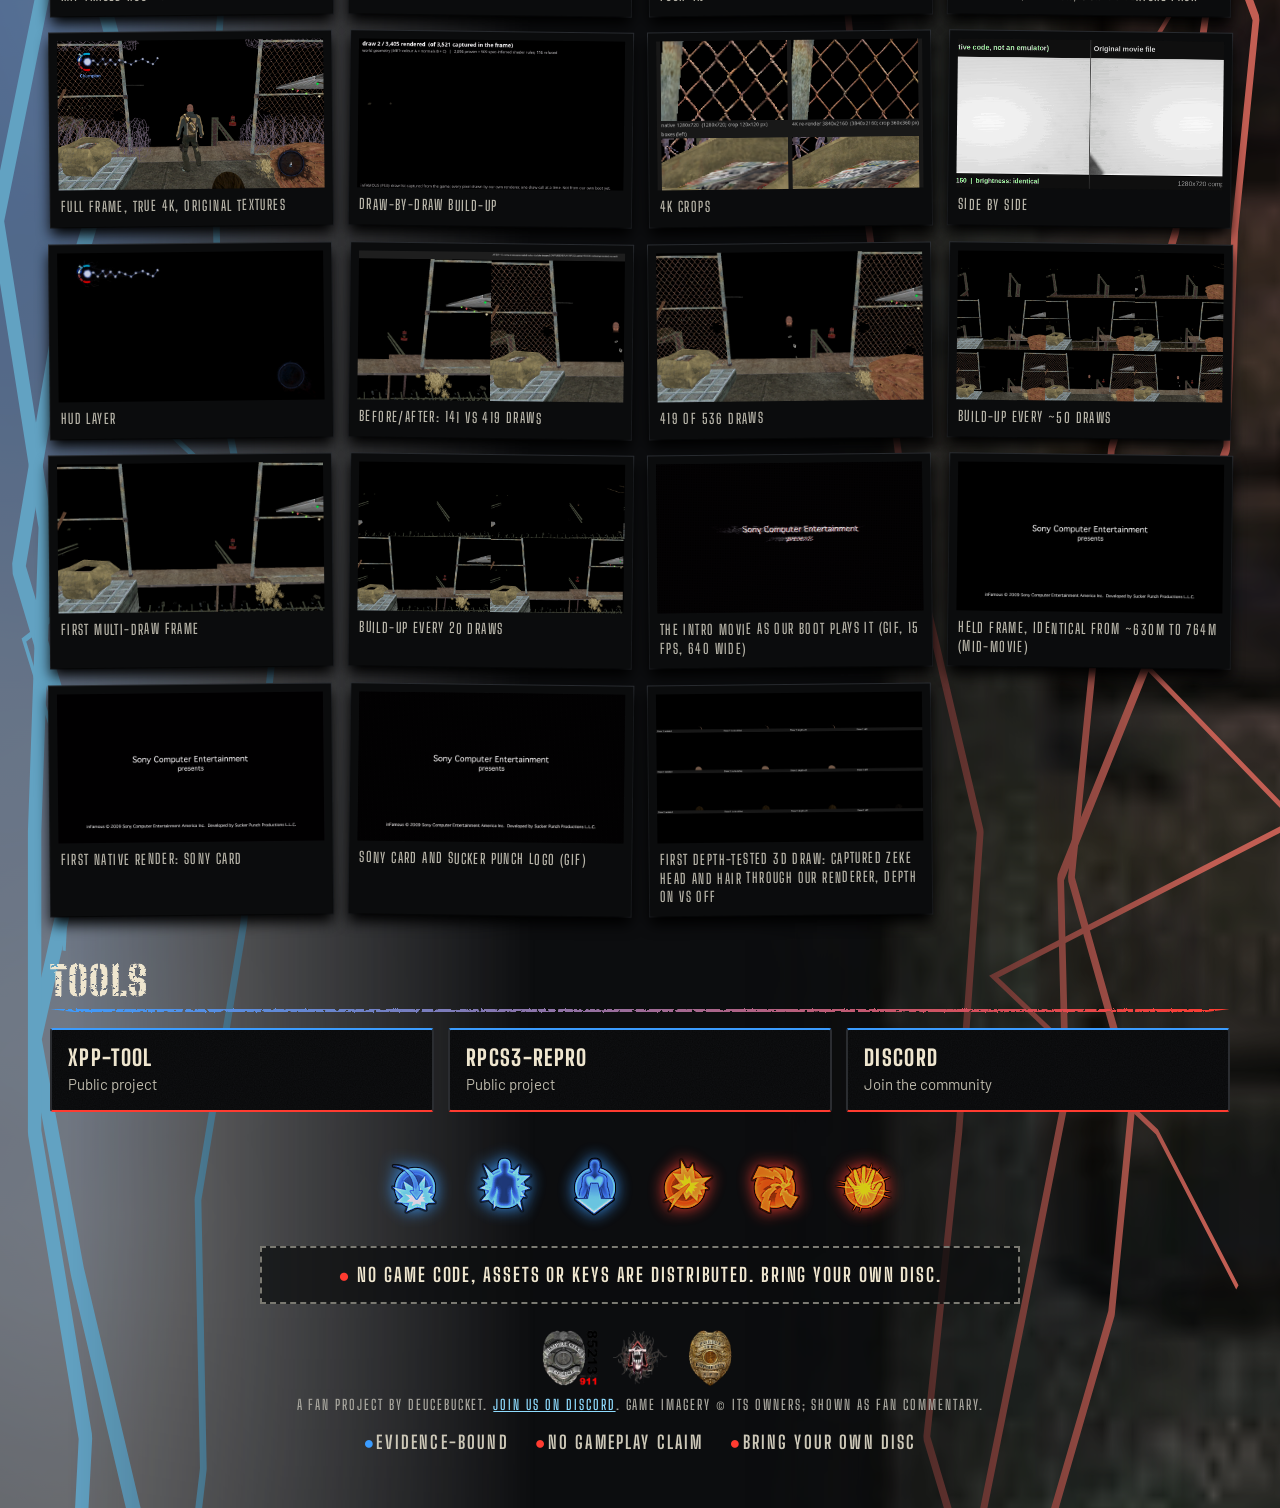
==== commit 987b2b30: "Site update (auto)" ====
--- a/docs/index.html
+++ b/docs/index.html
@@ -30,7 +30,7 @@
     <h1 class="logo"><span class="lg"><i>in</i>FAMOUS</span><small>Fan decompilation project</small></h1>
     <div class="paper-wrap"><div class="paper">
       <h2>Decomp &mdash; Verified Status</h2>
-      <p class="updated">Last updated <b>2026-10-19 11:27 PM CDT</b></p>
+      <p class="updated">Last updated <b>2026-10-21 2:10 PM CDT</b></p>
     </div></div>
   </div>
 </header>
@@ -57,6 +57,7 @@
 
   <h2 class="section-title">Devlog</h2>
   <section class="entries">
+<details class="entry"><summary><time datetime="2026-10-21">2026-10-21 2:10 PM CDT</time><h3>Platform catches up: helpers get paid, functions get names</h3><p>Anyone donating spare computer time in their browser now has every try sent in and counted, and verified work pays out in the site&#x27;s points. Work done before this went live was credited after the fact.</p></summary><div class="entry-body"><ul><li>Anyone donating spare computer time in their browser now has every try sent in and counted, and verified work pays out in the site&#x27;s points. Work done before this went live was credited after the fact.</li><li>Finished functions now get real names where the evidence is strong enough, each with a plain-language note on how the name was chosen.</li><li>Members can now see each other&#x27;s names on the live dashboard (guests still just watch).</li><li>The site paces itself: when many helpers send in work, it checks and banks that work first, and prepares new work when things quiet down.</li><li>We also caught the site briefly celebrating work its own checker later rejected — nothing was paid out, and a fix is in the works.</li></ul><a class="more" href="https://github.com/bucketcomps/infamous/wiki/Devlog#2026-10-21-210-pm-cdt--platform-catches-up-helpers-get-paid-functions-get-names">Full entry on the wiki</a></div></details>
 <details class="entry"><summary><time datetime="2026-10-19">2026-10-19 11:27 PM CDT</time><h3>Live progress is now on our platform</h3><p>Live progress for inFAMOUS, plus eight more PS3 games we have started on, is now on decomp.deucebucket.com. It shows how far along each game is and what our machines are working on right now, updated as the work happens.</p></summary><div class="entry-body"><ul><li>Live progress for inFAMOUS, plus eight more PS3 games we have started on, is now on decomp.deucebucket.com. It shows how far along each game is and what our machines are working on right now, updated as the work happens.</li><li>The platform is a closed workbench. Anyone can look at the progress; accounts are invite-only for now.</li><li>Questions and chat: our Discord.</li></ul><a class="more" href="https://github.com/bucketcomps/infamous/wiki/Devlog#2026-10-19-1127-pm-cdt--live-progress-is-now-on-our-platform">Full entry on the wiki</a></div></details>
 <details class="entry"><summary><time datetime="2026-10-18">2026-10-18 10:39 AM CDT</time><h3>A big LittleBigPlanet reference build, and a list of prototypes to work through</h3><p>We found a LittleBigPlanet development build that still has its function names. It gives us real names for hundreds of LittleBigPlanet functions on the site.</p></summary><div class="entry-body"><ul><li>We found a LittleBigPlanet development build that still has its function names. It gives us real names for hundreds of LittleBigPlanet functions on the site.</li><li>We are keeping a checklist of more than 800 known PS3 prototype builds, to go through one by one and see what each can teach us.</li></ul><a class="more" href="https://github.com/bucketcomps/infamous/wiki/Devlog#2026-10-18-1039-am-cdt--a-big-littlebigplanet-reference-build-and-a-list-of-prototypes-to-work-through">Full entry on the wiki</a></div></details>
 <details class="entry"><summary><time datetime="2026-10-13">2026-10-13 6:24 AM CDT</time><h3>Our real-console measurements now check the combined build</h3><p>The graphics behaviours we measured on a real PS3 are now in the combined build, each one checked as it went in.</p></summary><div class="entry-body"><ul><li>The graphics behaviours we measured on a real PS3 are now in the combined build, each one checked as it went in.</li><li>For the CPU&#x27;s floating-point maths, more than 119,000 measurements taken on a real console match the combined build exactly.</li><li>Testing whether the combined build gets further into the game.</li></ul><a class="more" href="https://github.com/bucketcomps/infamous/wiki/Devlog#2026-10-13-624-am-cdt--our-real-console-measurements-now-check-the-combined-build">Full entry on the wiki</a></div></details>
@@ -66,7 +67,6 @@
 <details class="entry"><summary><time datetime="2026-10-13">2026-10-13 1:03 AM CDT</time><h3>Eleven more startup functions locked in; fire and smoke look right; hardware database caught up</h3><p>Fire and smoke effects in the opening now blend the way they do on a real PS3, instead of breaking into jagged blobs.</p></summary><div class="entry-body"><ul><li>Fire and smoke effects in the opening now blend the way they do on a real PS3, instead of breaking into jagged blobs.</li><li>The hardware measurement database picked up the latest console runs that had been missing.</li></ul><a class="more" href="https://github.com/bucketcomps/infamous/wiki/Devlog#2026-10-13-103-am-cdt--eleven-more-startup-functions-locked-in-fire-and-smoke-look-right-hardware-database-caught-up">Full entry on the wiki</a></div></details>
 <details class="entry"><summary><time datetime="2026-10-13">2026-10-13 12:16 AM CDT</time><h3>Startup gets further: the game reaches its menu and story intro</h3><p>A rebuilt piece of the PS3&#x27;s background job system now gets the game past its title screen, through the menu and into the opening story, in both test runs. The older path got stuck right after pressing START.</p></summary><div class="entry-body"><ul><li>A rebuilt piece of the PS3&#x27;s background job system now gets the game past its title screen, through the menu and into the opening story, in both test runs. The older path got stuck right after pressing START.</li><li>The next stop is just after the story intro begins. We&#x27;re digging into that now.</li></ul><a class="more" href="https://github.com/bucketcomps/infamous/wiki/Devlog#2026-10-13-1216-am-cdt--startup-gets-further-the-game-reaches-its-menu-and-story-intro">Full entry on the wiki</a></div></details>
 <details class="entry"><summary><time datetime="2026-10-12">2026-10-12 11:05 PM CDT</time><h3>Twelve more startup functions proven</h3><p>Twelve more of the game&#x27;s startup functions are now proven correct against the original, with a new way of testing functions that need carefully sized inputs. Eight code updates landed today.</p></summary><div class="entry-body"><ul><li>Twelve more of the game&#x27;s startup functions are now proven correct against the original, with a new way of testing functions that need carefully sized inputs. Eight code updates landed today.</li></ul><a class="more" href="https://github.com/bucketcomps/infamous/wiki/Devlog#2026-10-12-1105-pm-cdt--twelve-more-startup-functions-proven">Full entry on the wiki</a></div></details>
-<details class="entry"><summary><time datetime="2026-10-12">2026-10-12 6:56 PM CDT</time><h3>Our renderer now draws the game&#x27;s opening scene</h3><p>Our own renderer now draws Cole waking up after the blast, with the sun and shadows working, straight from our compiled build&#x27;s graphics commands. Still being tuned (brightness/colour, 4K), but this is the real scene, drawn by us.</p></summary><div class="entry-body"><ul><li>Our own renderer now draws Cole waking up after the blast, with the sun and shadows working, straight from our compiled build&#x27;s graphics commands. Still being tuned (brightness/colour, 4K), but this is the real scene, drawn by us.</li></ul><a class="more" href="https://github.com/bucketcomps/infamous/wiki/Devlog#2026-10-12-656-pm-cdt--our-renderer-now-draws-the-games-opening-scene">Full entry on the wiki</a></div></details>
   </section>
 
   <h2 class="section-title">Seen so far</h2>
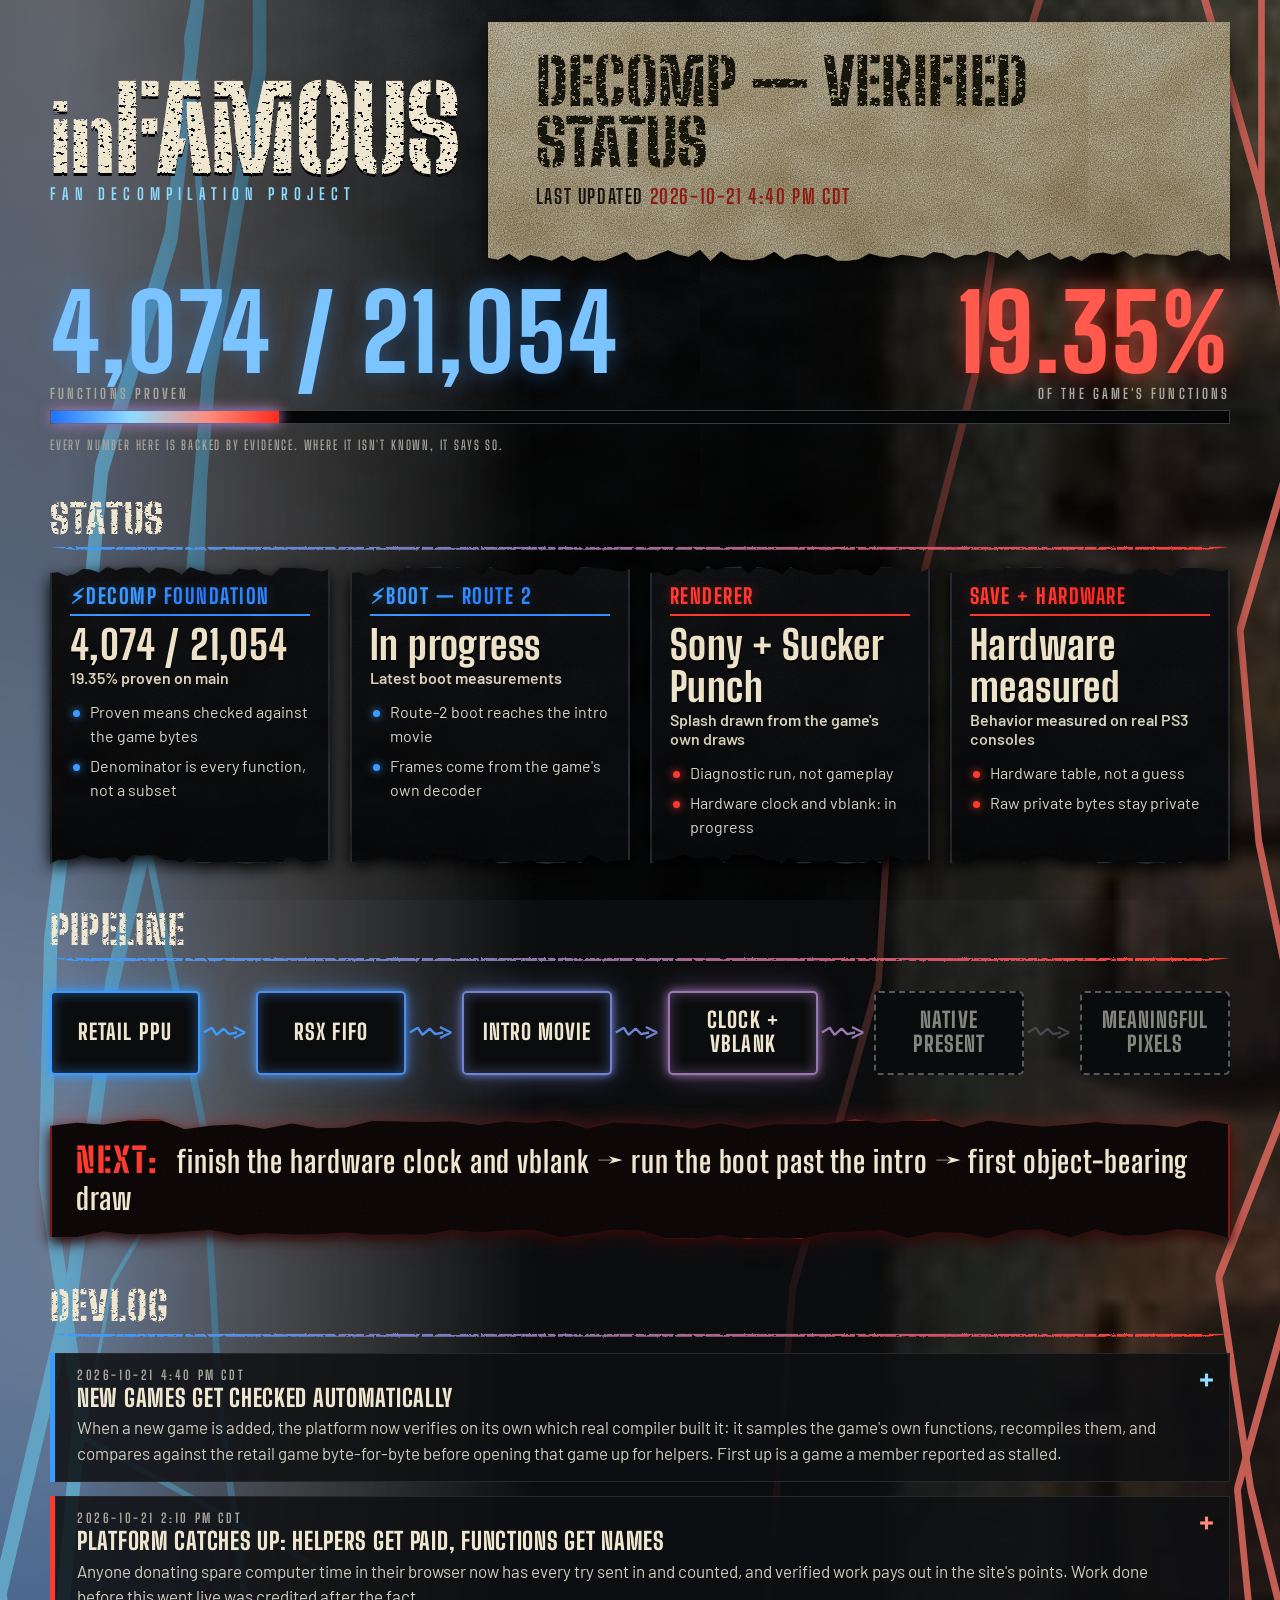
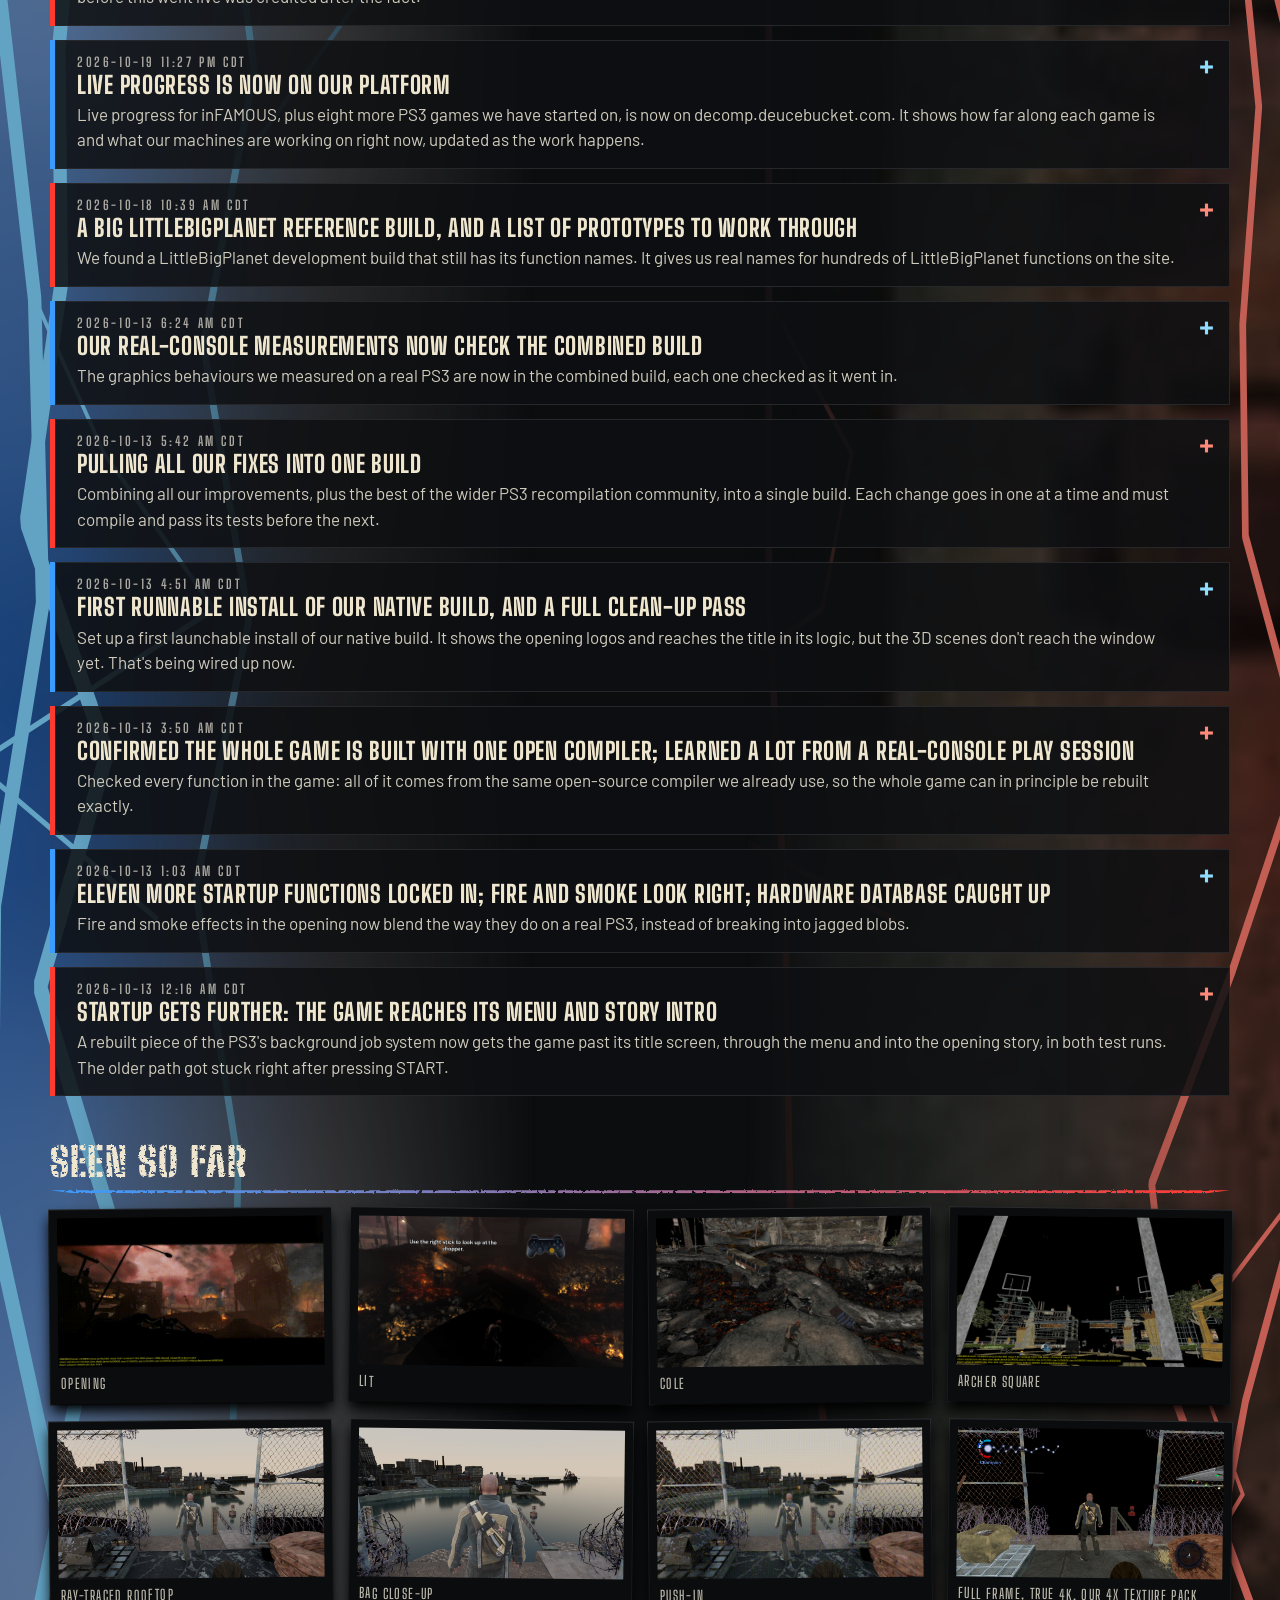
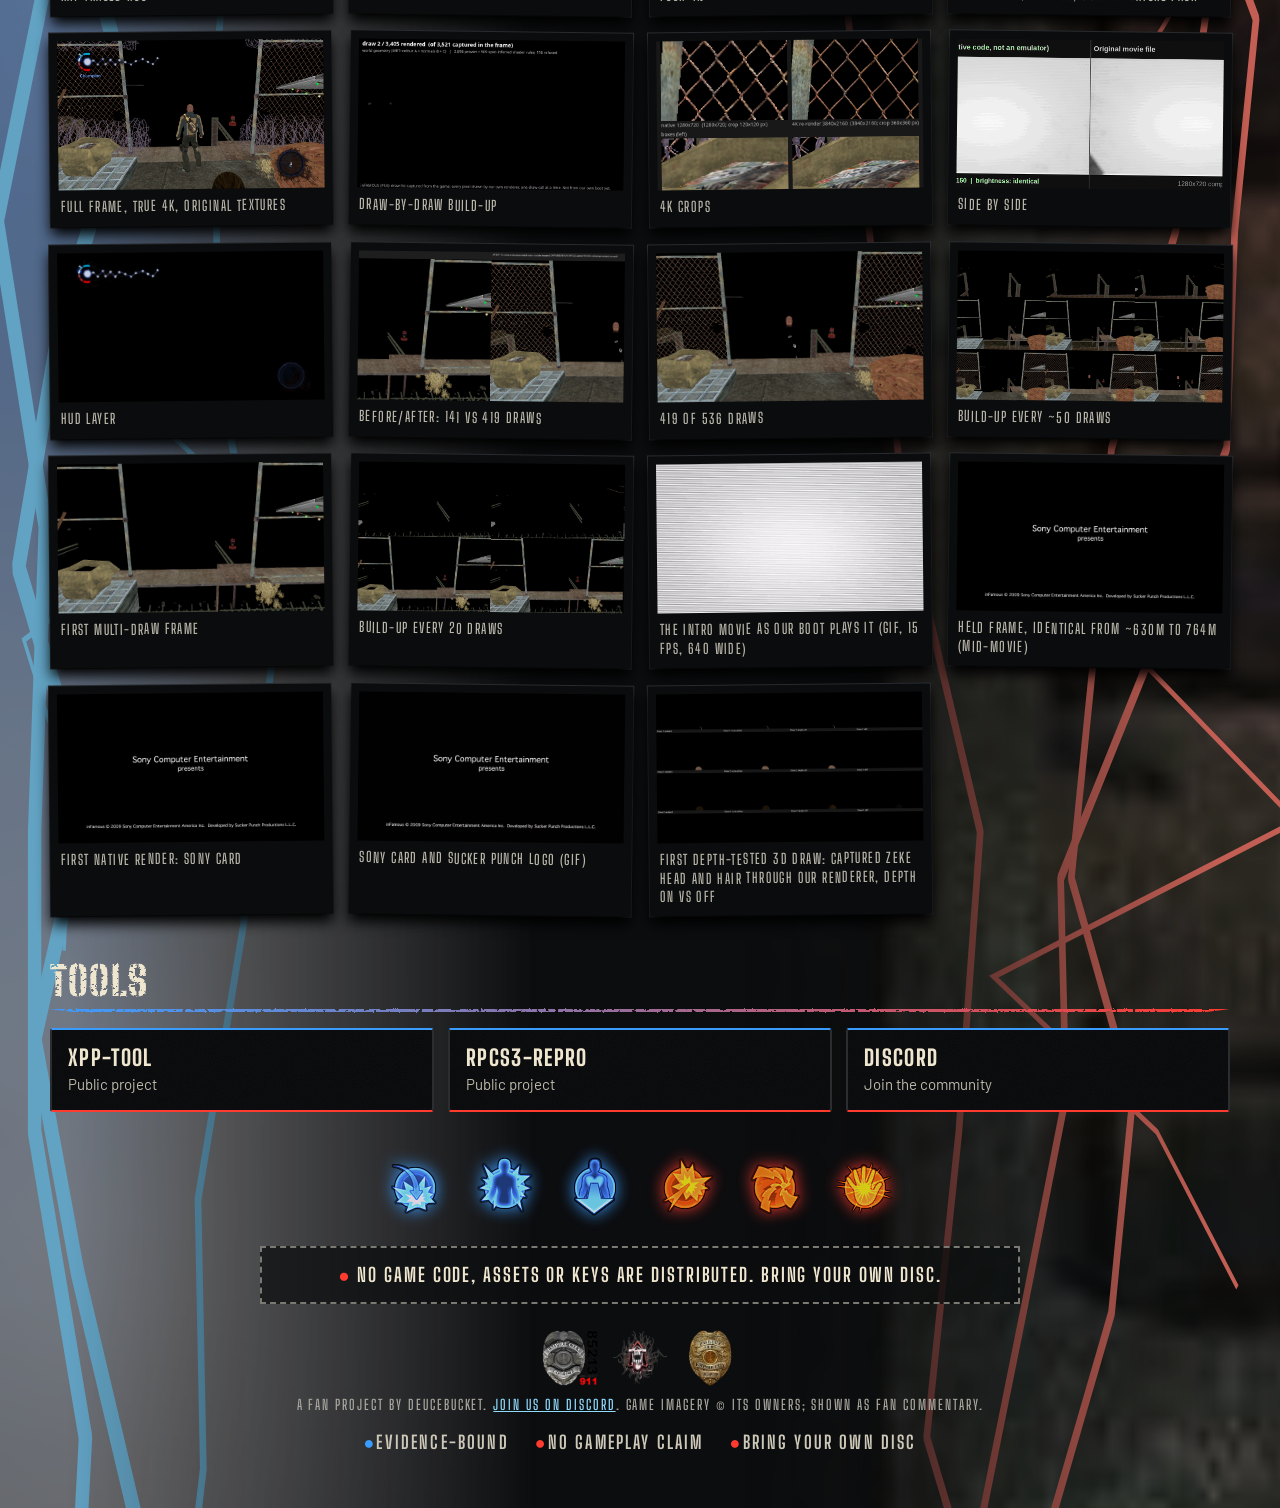
==== commit 643fadbd: "Site update (auto)" ====
--- a/docs/index.html
+++ b/docs/index.html
@@ -30,7 +30,7 @@
     <h1 class="logo"><span class="lg"><i>in</i>FAMOUS</span><small>Fan decompilation project</small></h1>
     <div class="paper-wrap"><div class="paper">
       <h2>Decomp &mdash; Verified Status</h2>
-      <p class="updated">Last updated <b>2026-10-21 2:10 PM CDT</b></p>
+      <p class="updated">Last updated <b>2026-10-21 4:40 PM CDT</b></p>
     </div></div>
   </div>
 </header>
@@ -57,6 +57,7 @@
 
   <h2 class="section-title">Devlog</h2>
   <section class="entries">
+<details class="entry"><summary><time datetime="2026-10-21">2026-10-21 4:40 PM CDT</time><h3>New games get checked automatically</h3><p>When a new game is added, the platform now verifies on its own which real compiler built it: it samples the game&#x27;s own functions, recompiles them, and compares against the retail game byte-for-byte before opening that game up for helpers. First up is a game a member reported as stalled.</p></summary><div class="entry-body"><ul><li>When a new game is added, the platform now verifies on its own which real compiler built it: it samples the game&#x27;s own functions, recompiles them, and compares against the retail game byte-for-byte before opening that game up for helpers. First up is a game a member reported as stalled.</li><li>Fixed a hiccup where the site briefly stopped handing out fresh work even though helpers were connected and waiting.</li></ul><a class="more" href="https://github.com/bucketcomps/infamous/wiki/Devlog#2026-10-21-440-pm-cdt--new-games-get-checked-automatically">Full entry on the wiki</a></div></details>
 <details class="entry"><summary><time datetime="2026-10-21">2026-10-21 2:10 PM CDT</time><h3>Platform catches up: helpers get paid, functions get names</h3><p>Anyone donating spare computer time in their browser now has every try sent in and counted, and verified work pays out in the site&#x27;s points. Work done before this went live was credited after the fact.</p></summary><div class="entry-body"><ul><li>Anyone donating spare computer time in their browser now has every try sent in and counted, and verified work pays out in the site&#x27;s points. Work done before this went live was credited after the fact.</li><li>Finished functions now get real names where the evidence is strong enough, each with a plain-language note on how the name was chosen.</li><li>Members can now see each other&#x27;s names on the live dashboard (guests still just watch).</li><li>The site paces itself: when many helpers send in work, it checks and banks that work first, and prepares new work when things quiet down.</li><li>We also caught the site briefly celebrating work its own checker later rejected — nothing was paid out, and a fix is in the works.</li></ul><a class="more" href="https://github.com/bucketcomps/infamous/wiki/Devlog#2026-10-21-210-pm-cdt--platform-catches-up-helpers-get-paid-functions-get-names">Full entry on the wiki</a></div></details>
 <details class="entry"><summary><time datetime="2026-10-19">2026-10-19 11:27 PM CDT</time><h3>Live progress is now on our platform</h3><p>Live progress for inFAMOUS, plus eight more PS3 games we have started on, is now on decomp.deucebucket.com. It shows how far along each game is and what our machines are working on right now, updated as the work happens.</p></summary><div class="entry-body"><ul><li>Live progress for inFAMOUS, plus eight more PS3 games we have started on, is now on decomp.deucebucket.com. It shows how far along each game is and what our machines are working on right now, updated as the work happens.</li><li>The platform is a closed workbench. Anyone can look at the progress; accounts are invite-only for now.</li><li>Questions and chat: our Discord.</li></ul><a class="more" href="https://github.com/bucketcomps/infamous/wiki/Devlog#2026-10-19-1127-pm-cdt--live-progress-is-now-on-our-platform">Full entry on the wiki</a></div></details>
 <details class="entry"><summary><time datetime="2026-10-18">2026-10-18 10:39 AM CDT</time><h3>A big LittleBigPlanet reference build, and a list of prototypes to work through</h3><p>We found a LittleBigPlanet development build that still has its function names. It gives us real names for hundreds of LittleBigPlanet functions on the site.</p></summary><div class="entry-body"><ul><li>We found a LittleBigPlanet development build that still has its function names. It gives us real names for hundreds of LittleBigPlanet functions on the site.</li><li>We are keeping a checklist of more than 800 known PS3 prototype builds, to go through one by one and see what each can teach us.</li></ul><a class="more" href="https://github.com/bucketcomps/infamous/wiki/Devlog#2026-10-18-1039-am-cdt--a-big-littlebigplanet-reference-build-and-a-list-of-prototypes-to-work-through">Full entry on the wiki</a></div></details>
@@ -66,7 +67,6 @@
 <details class="entry"><summary><time datetime="2026-10-13">2026-10-13 3:50 AM CDT</time><h3>Confirmed the whole game is built with one open compiler; learned a lot from a real-console play session</h3><p>Checked every function in the game: all of it comes from the same open-source compiler we already use, so the whole game can in principle be rebuilt exactly.</p></summary><div class="entry-body"><ul><li>Checked every function in the game: all of it comes from the same open-source compiler we already use, so the whole game can in principle be rebuilt exactly.</li><li>Logged a real PS3 play session from the title screen into the opening missions. It already points at how the game moves from cutscenes into gameplay.</li><li>Catalogued the game&#x27;s scripted moments (dialogue scenes, triggers, cutscenes, checkpoints) by their internal names.</li></ul><a class="more" href="https://github.com/bucketcomps/infamous/wiki/Devlog#2026-10-13-350-am-cdt--confirmed-the-whole-game-is-built-with-one-open-compiler-learned-a-lot-from-a-real-console-play-session">Full entry on the wiki</a></div></details>
 <details class="entry"><summary><time datetime="2026-10-13">2026-10-13 1:03 AM CDT</time><h3>Eleven more startup functions locked in; fire and smoke look right; hardware database caught up</h3><p>Fire and smoke effects in the opening now blend the way they do on a real PS3, instead of breaking into jagged blobs.</p></summary><div class="entry-body"><ul><li>Fire and smoke effects in the opening now blend the way they do on a real PS3, instead of breaking into jagged blobs.</li><li>The hardware measurement database picked up the latest console runs that had been missing.</li></ul><a class="more" href="https://github.com/bucketcomps/infamous/wiki/Devlog#2026-10-13-103-am-cdt--eleven-more-startup-functions-locked-in-fire-and-smoke-look-right-hardware-database-caught-up">Full entry on the wiki</a></div></details>
 <details class="entry"><summary><time datetime="2026-10-13">2026-10-13 12:16 AM CDT</time><h3>Startup gets further: the game reaches its menu and story intro</h3><p>A rebuilt piece of the PS3&#x27;s background job system now gets the game past its title screen, through the menu and into the opening story, in both test runs. The older path got stuck right after pressing START.</p></summary><div class="entry-body"><ul><li>A rebuilt piece of the PS3&#x27;s background job system now gets the game past its title screen, through the menu and into the opening story, in both test runs. The older path got stuck right after pressing START.</li><li>The next stop is just after the story intro begins. We&#x27;re digging into that now.</li></ul><a class="more" href="https://github.com/bucketcomps/infamous/wiki/Devlog#2026-10-13-1216-am-cdt--startup-gets-further-the-game-reaches-its-menu-and-story-intro">Full entry on the wiki</a></div></details>
-<details class="entry"><summary><time datetime="2026-10-12">2026-10-12 11:05 PM CDT</time><h3>Twelve more startup functions proven</h3><p>Twelve more of the game&#x27;s startup functions are now proven correct against the original, with a new way of testing functions that need carefully sized inputs. Eight code updates landed today.</p></summary><div class="entry-body"><ul><li>Twelve more of the game&#x27;s startup functions are now proven correct against the original, with a new way of testing functions that need carefully sized inputs. Eight code updates landed today.</li></ul><a class="more" href="https://github.com/bucketcomps/infamous/wiki/Devlog#2026-10-12-1105-pm-cdt--twelve-more-startup-functions-proven">Full entry on the wiki</a></div></details>
   </section>
 
   <h2 class="section-title">Seen so far</h2>
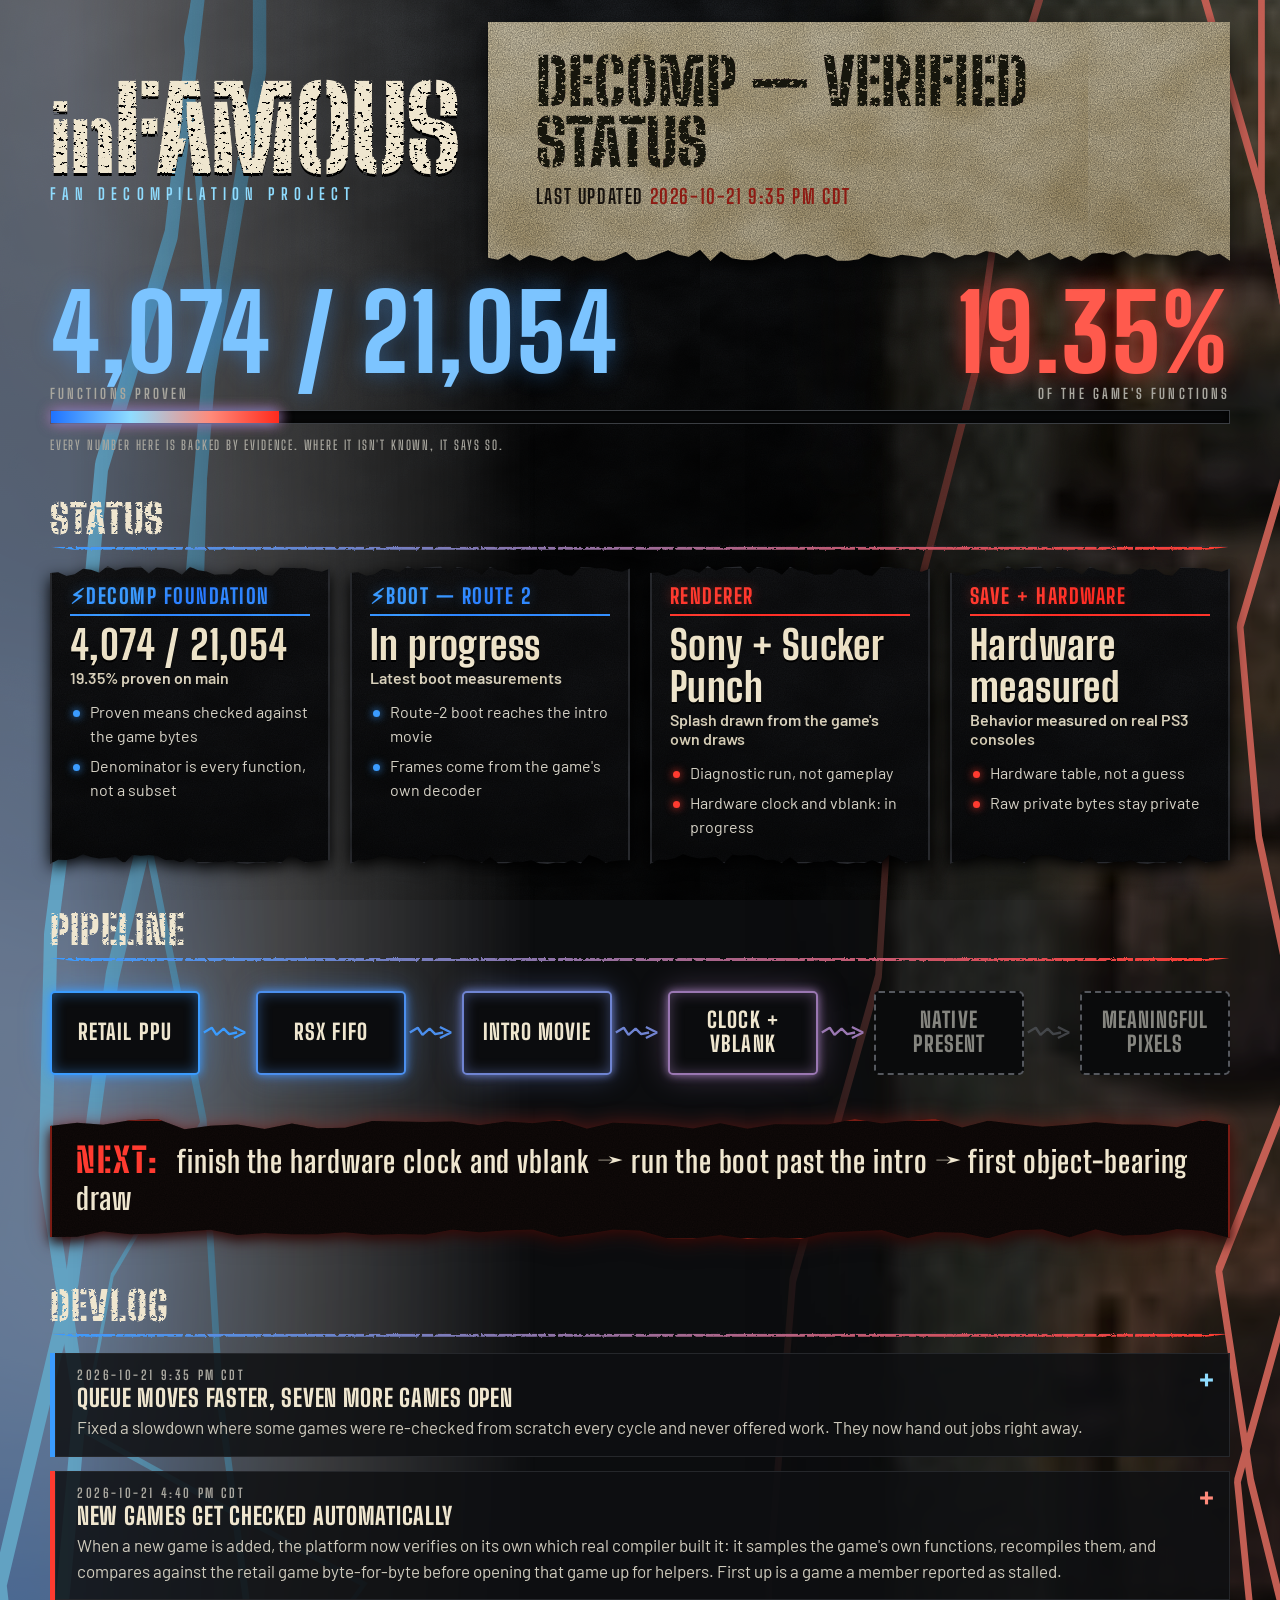
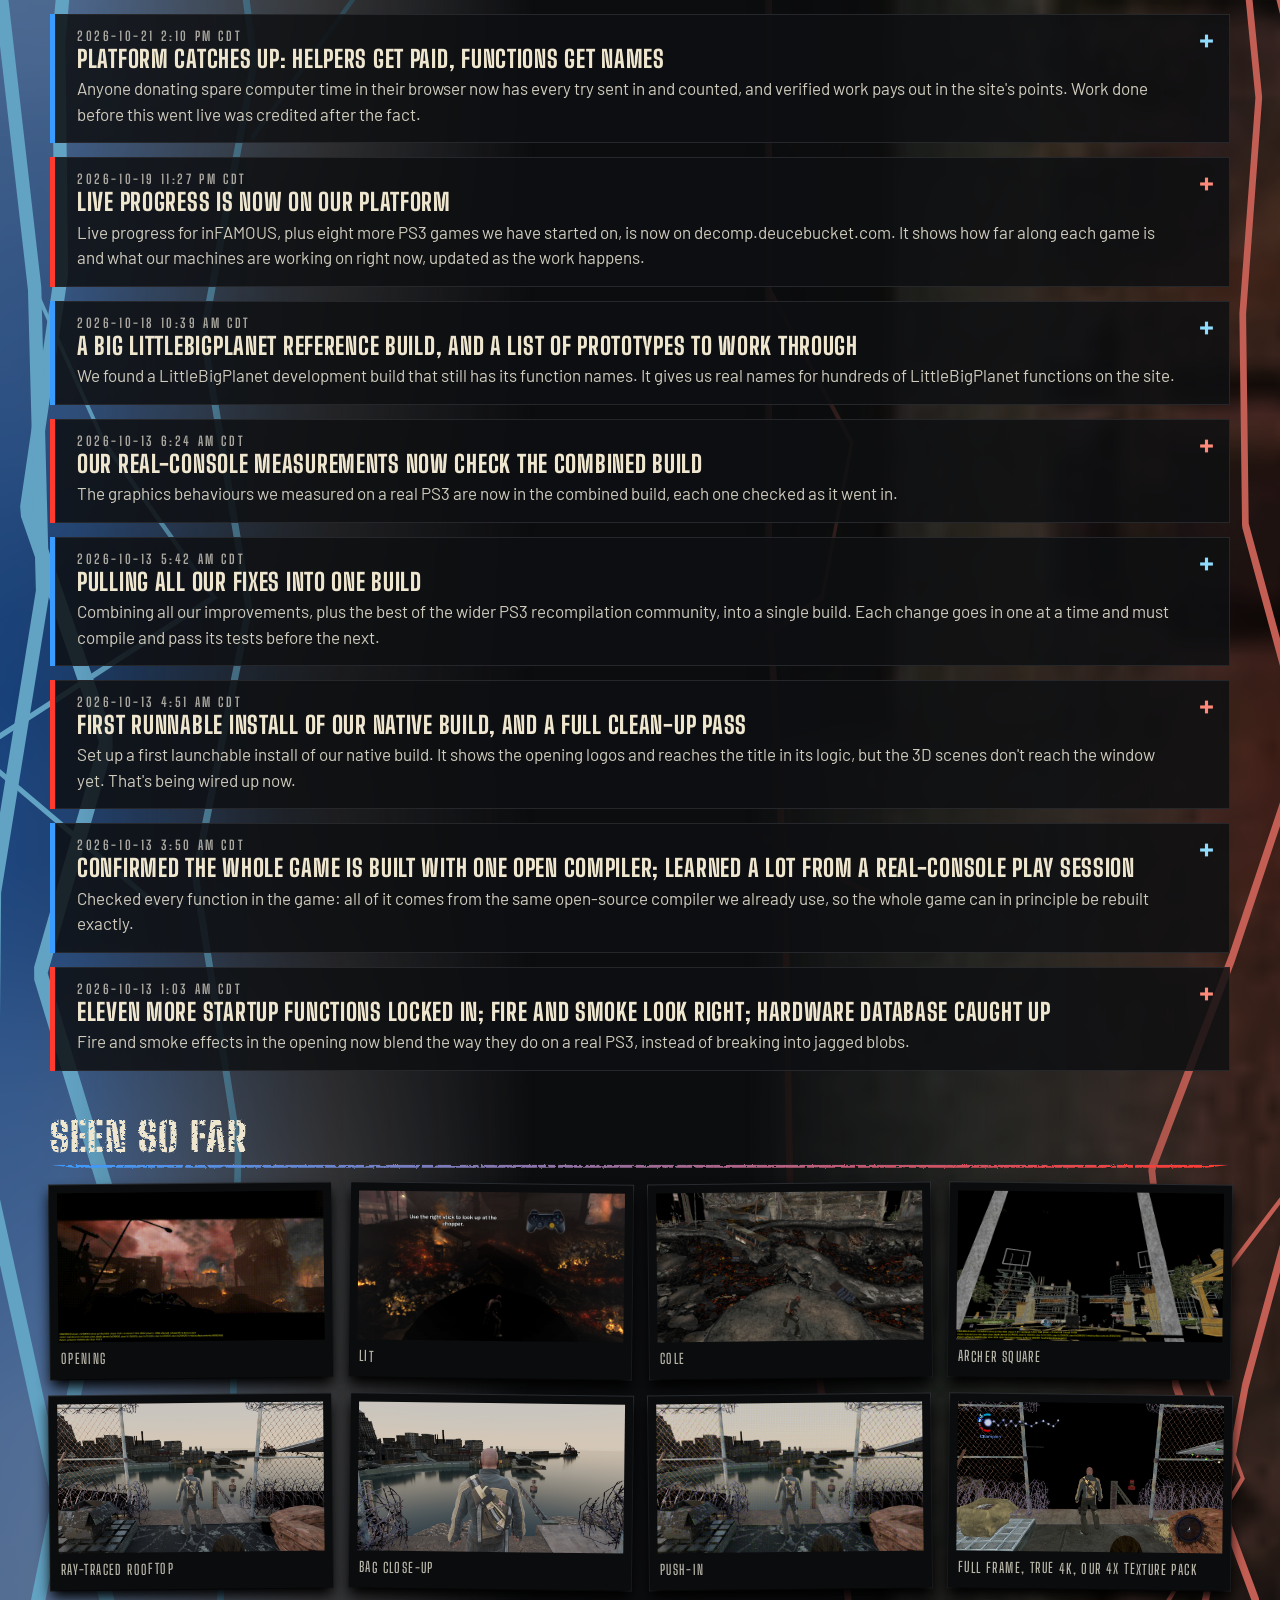
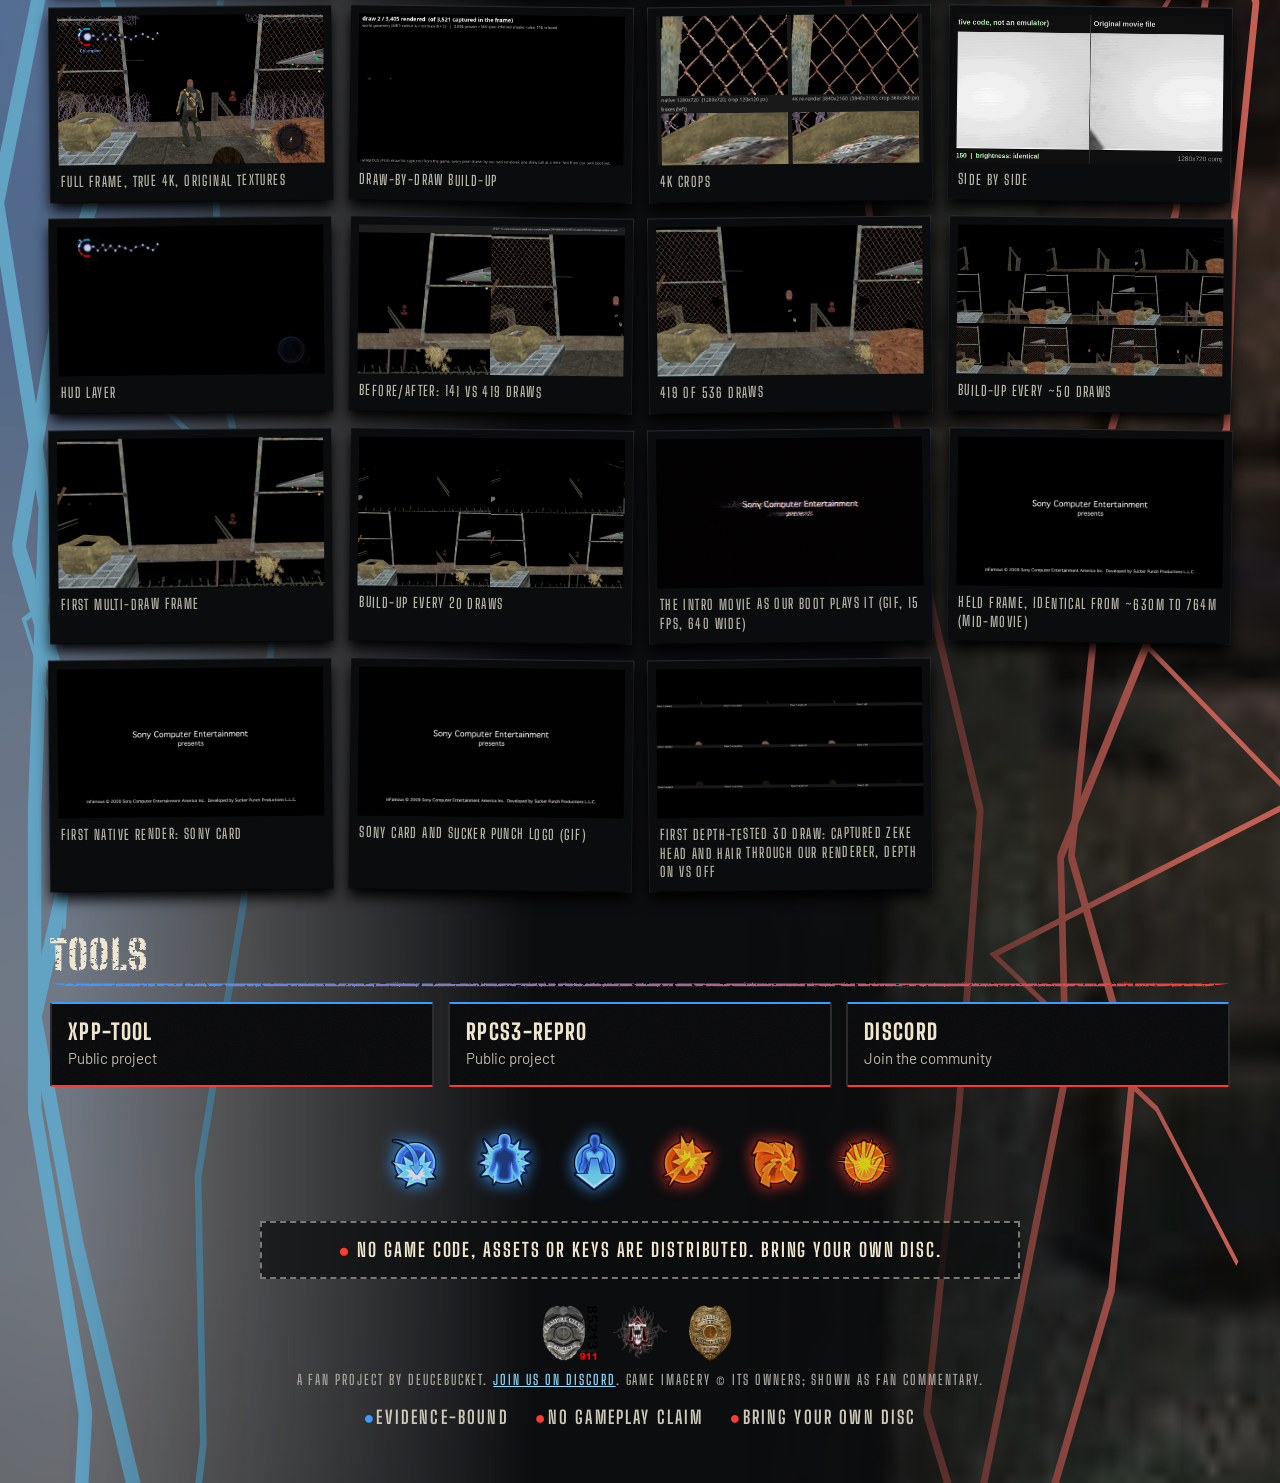
==== commit ab78e3dd: "Site update (auto)" ====
--- a/docs/index.html
+++ b/docs/index.html
@@ -30,7 +30,7 @@
     <h1 class="logo"><span class="lg"><i>in</i>FAMOUS</span><small>Fan decompilation project</small></h1>
     <div class="paper-wrap"><div class="paper">
       <h2>Decomp &mdash; Verified Status</h2>
-      <p class="updated">Last updated <b>2026-10-21 4:40 PM CDT</b></p>
+      <p class="updated">Last updated <b>2026-10-21 9:35 PM CDT</b></p>
     </div></div>
   </div>
 </header>
@@ -57,6 +57,7 @@
 
   <h2 class="section-title">Devlog</h2>
   <section class="entries">
+<details class="entry"><summary><time datetime="2026-10-21">2026-10-21 9:35 PM CDT</time><h3>Queue moves faster, seven more games open</h3><p>Fixed a slowdown where some games were re-checked from scratch every cycle and never offered work. They now hand out jobs right away.</p></summary><div class="entry-body"><ul><li>Fixed a slowdown where some games were re-checked from scratch every cycle and never offered work. They now hand out jobs right away.</li><li>Seven more games passed their automated compiler check and are open for helpers, including the one a member reported as stuck.</li></ul><a class="more" href="https://github.com/bucketcomps/infamous/wiki/Devlog#2026-10-21-935-pm-cdt--queue-moves-faster-seven-more-games-open">Full entry on the wiki</a></div></details>
 <details class="entry"><summary><time datetime="2026-10-21">2026-10-21 4:40 PM CDT</time><h3>New games get checked automatically</h3><p>When a new game is added, the platform now verifies on its own which real compiler built it: it samples the game&#x27;s own functions, recompiles them, and compares against the retail game byte-for-byte before opening that game up for helpers. First up is a game a member reported as stalled.</p></summary><div class="entry-body"><ul><li>When a new game is added, the platform now verifies on its own which real compiler built it: it samples the game&#x27;s own functions, recompiles them, and compares against the retail game byte-for-byte before opening that game up for helpers. First up is a game a member reported as stalled.</li><li>Fixed a hiccup where the site briefly stopped handing out fresh work even though helpers were connected and waiting.</li></ul><a class="more" href="https://github.com/bucketcomps/infamous/wiki/Devlog#2026-10-21-440-pm-cdt--new-games-get-checked-automatically">Full entry on the wiki</a></div></details>
 <details class="entry"><summary><time datetime="2026-10-21">2026-10-21 2:10 PM CDT</time><h3>Platform catches up: helpers get paid, functions get names</h3><p>Anyone donating spare computer time in their browser now has every try sent in and counted, and verified work pays out in the site&#x27;s points. Work done before this went live was credited after the fact.</p></summary><div class="entry-body"><ul><li>Anyone donating spare computer time in their browser now has every try sent in and counted, and verified work pays out in the site&#x27;s points. Work done before this went live was credited after the fact.</li><li>Finished functions now get real names where the evidence is strong enough, each with a plain-language note on how the name was chosen.</li><li>Members can now see each other&#x27;s names on the live dashboard (guests still just watch).</li><li>The site paces itself: when many helpers send in work, it checks and banks that work first, and prepares new work when things quiet down.</li><li>We also caught the site briefly celebrating work its own checker later rejected — nothing was paid out, and a fix is in the works.</li></ul><a class="more" href="https://github.com/bucketcomps/infamous/wiki/Devlog#2026-10-21-210-pm-cdt--platform-catches-up-helpers-get-paid-functions-get-names">Full entry on the wiki</a></div></details>
 <details class="entry"><summary><time datetime="2026-10-19">2026-10-19 11:27 PM CDT</time><h3>Live progress is now on our platform</h3><p>Live progress for inFAMOUS, plus eight more PS3 games we have started on, is now on decomp.deucebucket.com. It shows how far along each game is and what our machines are working on right now, updated as the work happens.</p></summary><div class="entry-body"><ul><li>Live progress for inFAMOUS, plus eight more PS3 games we have started on, is now on decomp.deucebucket.com. It shows how far along each game is and what our machines are working on right now, updated as the work happens.</li><li>The platform is a closed workbench. Anyone can look at the progress; accounts are invite-only for now.</li><li>Questions and chat: our Discord.</li></ul><a class="more" href="https://github.com/bucketcomps/infamous/wiki/Devlog#2026-10-19-1127-pm-cdt--live-progress-is-now-on-our-platform">Full entry on the wiki</a></div></details>
@@ -66,7 +67,6 @@
 <details class="entry"><summary><time datetime="2026-10-13">2026-10-13 4:51 AM CDT</time><h3>First runnable install of our native build, and a full clean-up pass</h3><p>Set up a first launchable install of our native build. It shows the opening logos and reaches the title in its logic, but the 3D scenes don&#x27;t reach the window yet. That&#x27;s being wired up now.</p></summary><div class="entry-body"><ul><li>Set up a first launchable install of our native build. It shows the opening logos and reaches the title in its logic, but the 3D scenes don&#x27;t reach the window yet. That&#x27;s being wired up now.</li><li>Started a full integration pass so every fix found so far ends up in one build.</li><li>Pulling in the latest improvements from the wider PS3 recompilation community.</li></ul><a class="more" href="https://github.com/bucketcomps/infamous/wiki/Devlog#2026-10-13-451-am-cdt--first-runnable-install-of-our-native-build-and-a-full-clean-up-pass">Full entry on the wiki</a></div></details>
 <details class="entry"><summary><time datetime="2026-10-13">2026-10-13 3:50 AM CDT</time><h3>Confirmed the whole game is built with one open compiler; learned a lot from a real-console play session</h3><p>Checked every function in the game: all of it comes from the same open-source compiler we already use, so the whole game can in principle be rebuilt exactly.</p></summary><div class="entry-body"><ul><li>Checked every function in the game: all of it comes from the same open-source compiler we already use, so the whole game can in principle be rebuilt exactly.</li><li>Logged a real PS3 play session from the title screen into the opening missions. It already points at how the game moves from cutscenes into gameplay.</li><li>Catalogued the game&#x27;s scripted moments (dialogue scenes, triggers, cutscenes, checkpoints) by their internal names.</li></ul><a class="more" href="https://github.com/bucketcomps/infamous/wiki/Devlog#2026-10-13-350-am-cdt--confirmed-the-whole-game-is-built-with-one-open-compiler-learned-a-lot-from-a-real-console-play-session">Full entry on the wiki</a></div></details>
 <details class="entry"><summary><time datetime="2026-10-13">2026-10-13 1:03 AM CDT</time><h3>Eleven more startup functions locked in; fire and smoke look right; hardware database caught up</h3><p>Fire and smoke effects in the opening now blend the way they do on a real PS3, instead of breaking into jagged blobs.</p></summary><div class="entry-body"><ul><li>Fire and smoke effects in the opening now blend the way they do on a real PS3, instead of breaking into jagged blobs.</li><li>The hardware measurement database picked up the latest console runs that had been missing.</li></ul><a class="more" href="https://github.com/bucketcomps/infamous/wiki/Devlog#2026-10-13-103-am-cdt--eleven-more-startup-functions-locked-in-fire-and-smoke-look-right-hardware-database-caught-up">Full entry on the wiki</a></div></details>
-<details class="entry"><summary><time datetime="2026-10-13">2026-10-13 12:16 AM CDT</time><h3>Startup gets further: the game reaches its menu and story intro</h3><p>A rebuilt piece of the PS3&#x27;s background job system now gets the game past its title screen, through the menu and into the opening story, in both test runs. The older path got stuck right after pressing START.</p></summary><div class="entry-body"><ul><li>A rebuilt piece of the PS3&#x27;s background job system now gets the game past its title screen, through the menu and into the opening story, in both test runs. The older path got stuck right after pressing START.</li><li>The next stop is just after the story intro begins. We&#x27;re digging into that now.</li></ul><a class="more" href="https://github.com/bucketcomps/infamous/wiki/Devlog#2026-10-13-1216-am-cdt--startup-gets-further-the-game-reaches-its-menu-and-story-intro">Full entry on the wiki</a></div></details>
   </section>
 
   <h2 class="section-title">Seen so far</h2>
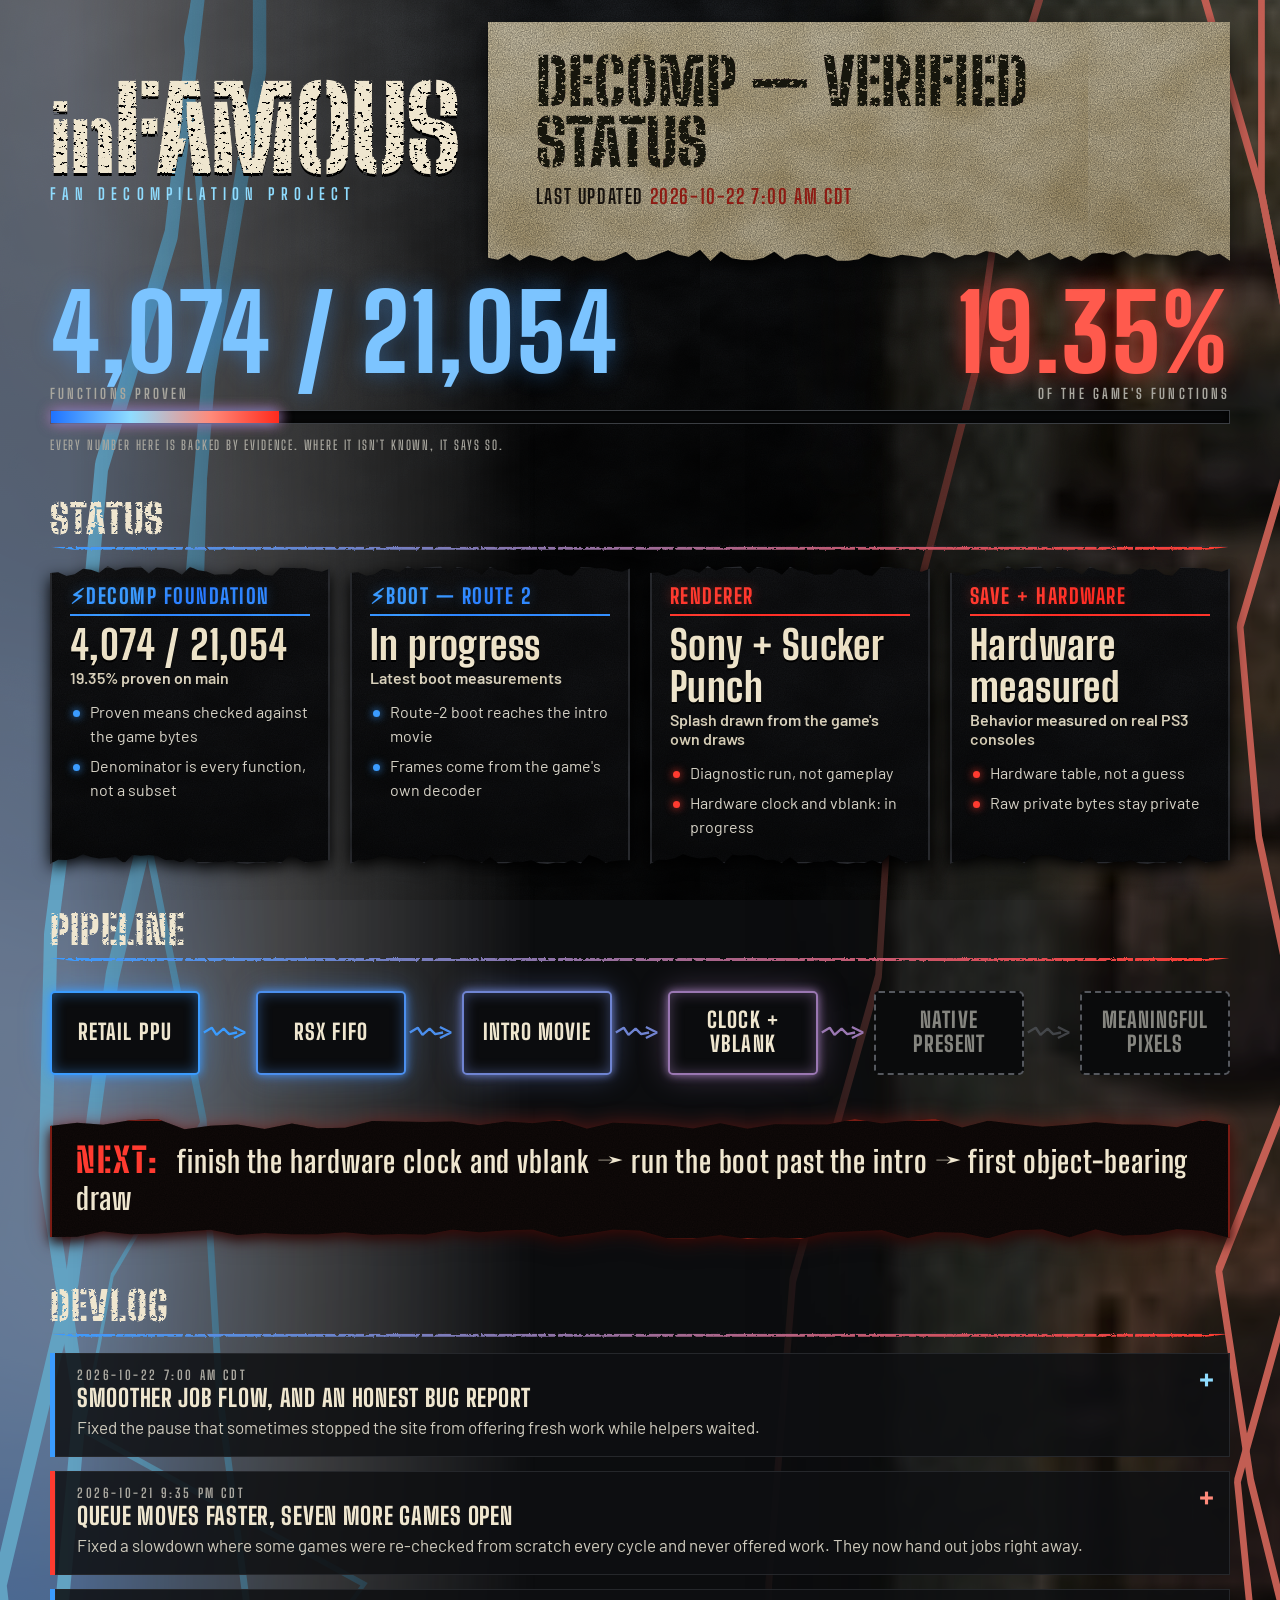
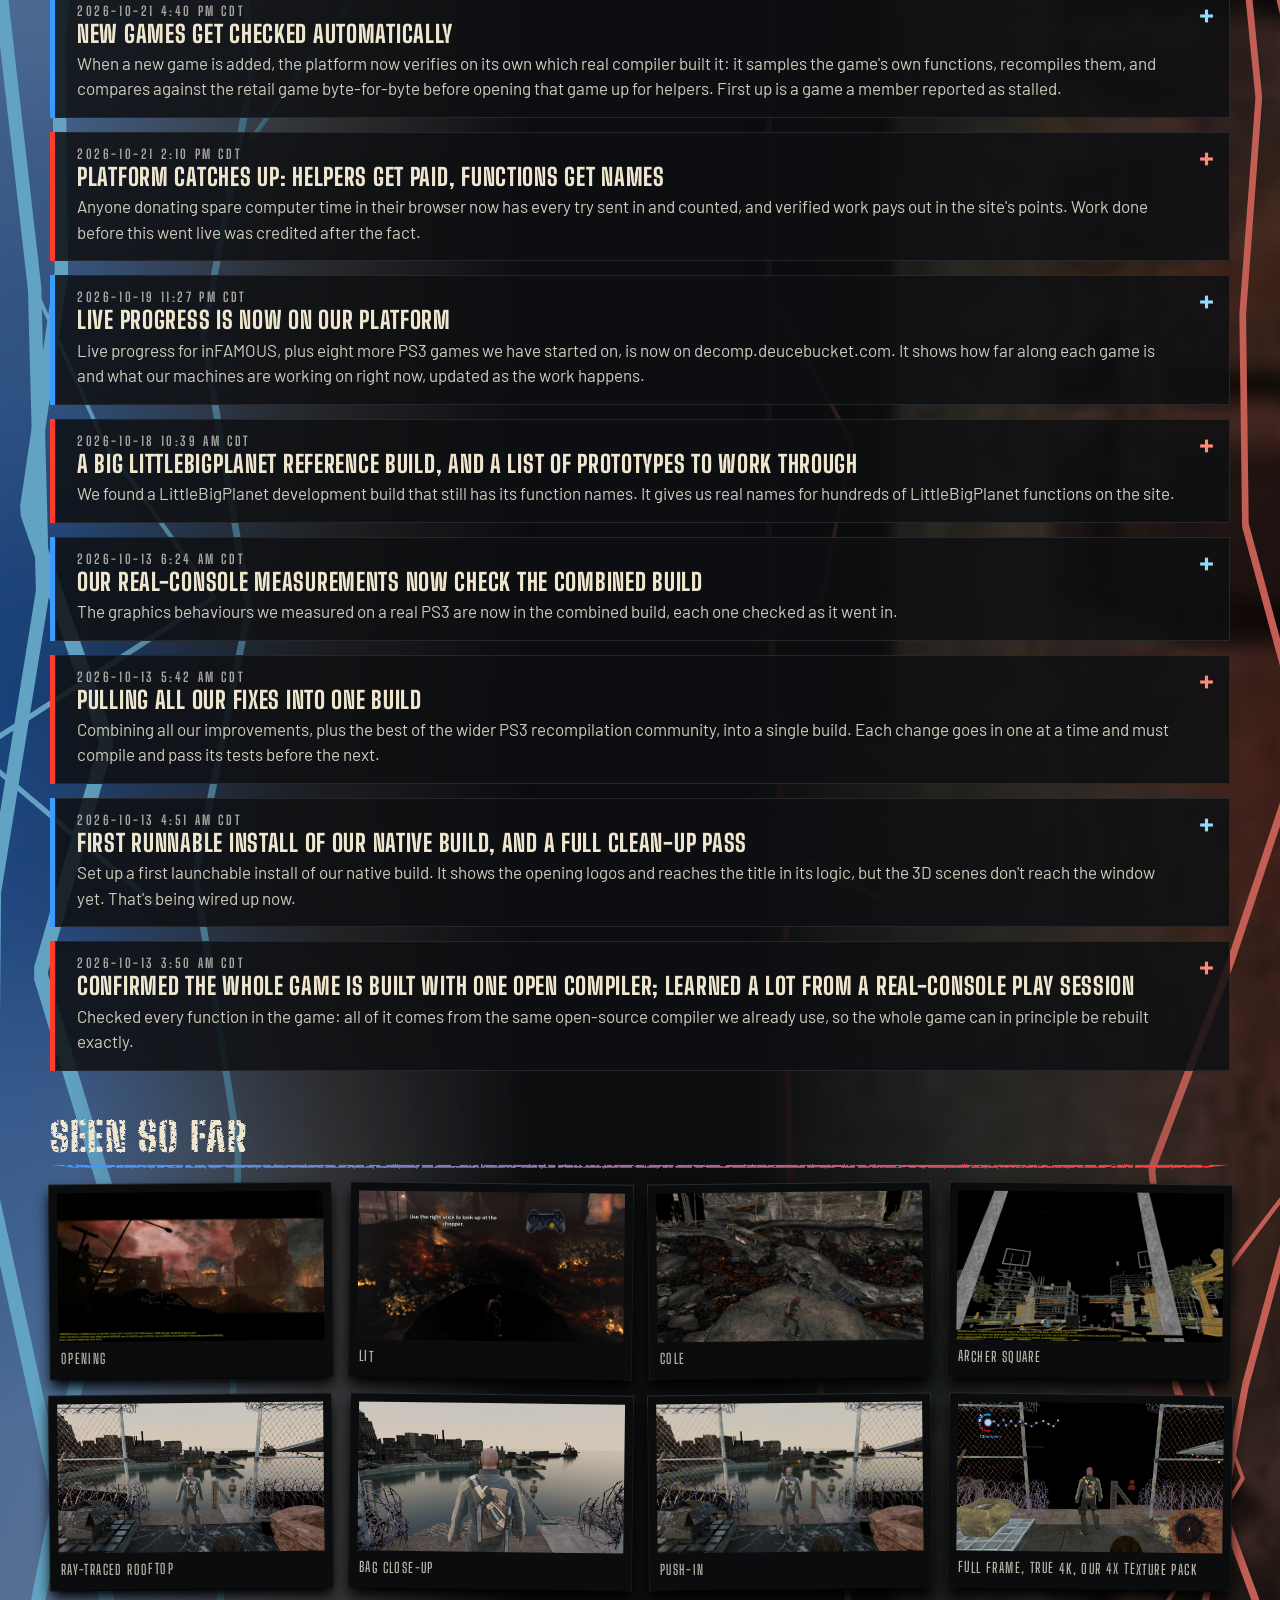
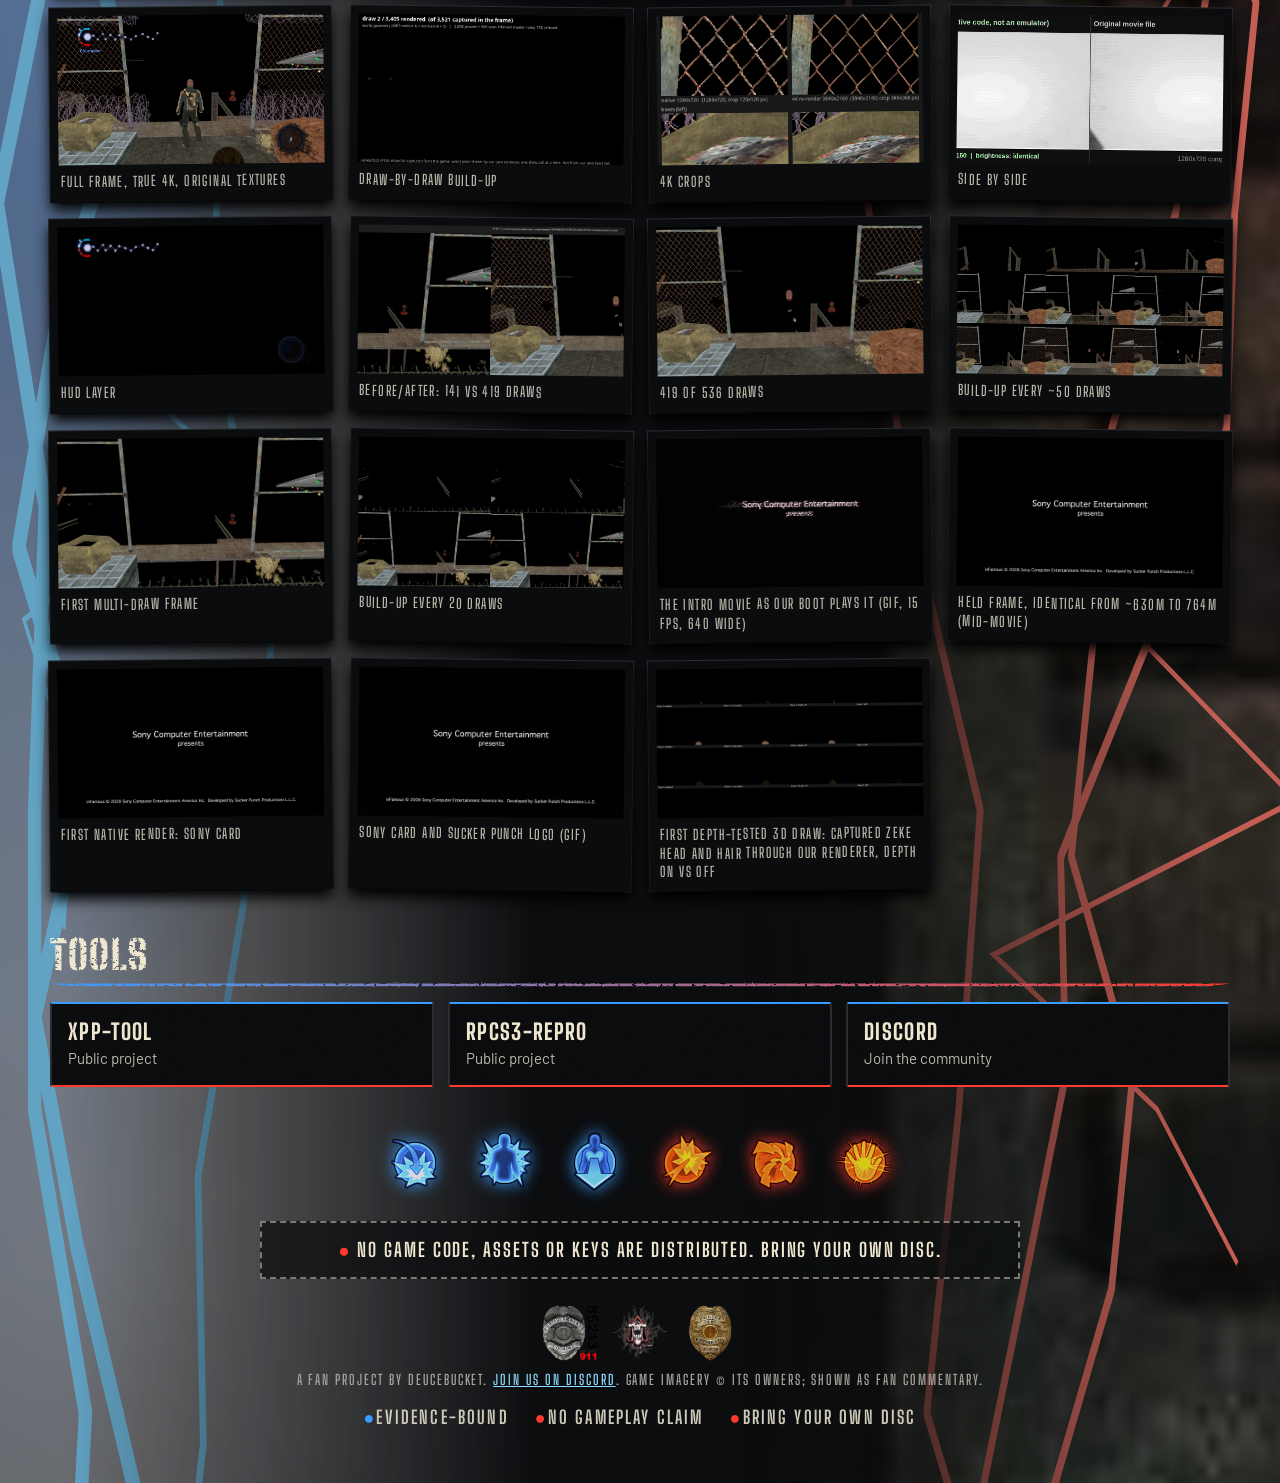
==== commit f824d279: "Site update (auto)" ====
--- a/docs/index.html
+++ b/docs/index.html
@@ -30,7 +30,7 @@
     <h1 class="logo"><span class="lg"><i>in</i>FAMOUS</span><small>Fan decompilation project</small></h1>
     <div class="paper-wrap"><div class="paper">
       <h2>Decomp &mdash; Verified Status</h2>
-      <p class="updated">Last updated <b>2026-10-21 9:35 PM CDT</b></p>
+      <p class="updated">Last updated <b>2026-10-22 7:00 AM CDT</b></p>
     </div></div>
   </div>
 </header>
@@ -57,6 +57,7 @@
 
   <h2 class="section-title">Devlog</h2>
   <section class="entries">
+<details class="entry"><summary><time datetime="2026-10-22">2026-10-22 7:00 AM CDT</time><h3>Smoother job flow, and an honest bug report</h3><p>Fixed the pause that sometimes stopped the site from offering fresh work while helpers waited.</p></summary><div class="entry-body"><ul><li>Fixed the pause that sometimes stopped the site from offering fresh work while helpers waited.</li><li>A dedicated helper machine joined the fleet (it works for the site itself and never appears on member leaderboards).</li><li>Found a bug where in-browser helpers&#x27; finished work wasn&#x27;t reaching the site for checking. Fixing it is the top priority; affected helpers will be credited once work flows correctly.</li></ul><a class="more" href="https://github.com/bucketcomps/infamous/wiki/Devlog#2026-10-22-700-am-cdt--smoother-job-flow-and-an-honest-bug-report">Full entry on the wiki</a></div></details>
 <details class="entry"><summary><time datetime="2026-10-21">2026-10-21 9:35 PM CDT</time><h3>Queue moves faster, seven more games open</h3><p>Fixed a slowdown where some games were re-checked from scratch every cycle and never offered work. They now hand out jobs right away.</p></summary><div class="entry-body"><ul><li>Fixed a slowdown where some games were re-checked from scratch every cycle and never offered work. They now hand out jobs right away.</li><li>Seven more games passed their automated compiler check and are open for helpers, including the one a member reported as stuck.</li></ul><a class="more" href="https://github.com/bucketcomps/infamous/wiki/Devlog#2026-10-21-935-pm-cdt--queue-moves-faster-seven-more-games-open">Full entry on the wiki</a></div></details>
 <details class="entry"><summary><time datetime="2026-10-21">2026-10-21 4:40 PM CDT</time><h3>New games get checked automatically</h3><p>When a new game is added, the platform now verifies on its own which real compiler built it: it samples the game&#x27;s own functions, recompiles them, and compares against the retail game byte-for-byte before opening that game up for helpers. First up is a game a member reported as stalled.</p></summary><div class="entry-body"><ul><li>When a new game is added, the platform now verifies on its own which real compiler built it: it samples the game&#x27;s own functions, recompiles them, and compares against the retail game byte-for-byte before opening that game up for helpers. First up is a game a member reported as stalled.</li><li>Fixed a hiccup where the site briefly stopped handing out fresh work even though helpers were connected and waiting.</li></ul><a class="more" href="https://github.com/bucketcomps/infamous/wiki/Devlog#2026-10-21-440-pm-cdt--new-games-get-checked-automatically">Full entry on the wiki</a></div></details>
 <details class="entry"><summary><time datetime="2026-10-21">2026-10-21 2:10 PM CDT</time><h3>Platform catches up: helpers get paid, functions get names</h3><p>Anyone donating spare computer time in their browser now has every try sent in and counted, and verified work pays out in the site&#x27;s points. Work done before this went live was credited after the fact.</p></summary><div class="entry-body"><ul><li>Anyone donating spare computer time in their browser now has every try sent in and counted, and verified work pays out in the site&#x27;s points. Work done before this went live was credited after the fact.</li><li>Finished functions now get real names where the evidence is strong enough, each with a plain-language note on how the name was chosen.</li><li>Members can now see each other&#x27;s names on the live dashboard (guests still just watch).</li><li>The site paces itself: when many helpers send in work, it checks and banks that work first, and prepares new work when things quiet down.</li><li>We also caught the site briefly celebrating work its own checker later rejected — nothing was paid out, and a fix is in the works.</li></ul><a class="more" href="https://github.com/bucketcomps/infamous/wiki/Devlog#2026-10-21-210-pm-cdt--platform-catches-up-helpers-get-paid-functions-get-names">Full entry on the wiki</a></div></details>
@@ -66,7 +67,6 @@
 <details class="entry"><summary><time datetime="2026-10-13">2026-10-13 5:42 AM CDT</time><h3>Pulling all our fixes into one build</h3><p>Combining all our improvements, plus the best of the wider PS3 recompilation community, into a single build. Each change goes in one at a time and must compile and pass its tests before the next.</p></summary><div class="entry-body"><ul><li>Combining all our improvements, plus the best of the wider PS3 recompilation community, into a single build. Each change goes in one at a time and must compile and pass its tests before the next.</li><li>The first combined build is up and running.</li></ul><a class="more" href="https://github.com/bucketcomps/infamous/wiki/Devlog#2026-10-13-542-am-cdt--pulling-all-our-fixes-into-one-build">Full entry on the wiki</a></div></details>
 <details class="entry"><summary><time datetime="2026-10-13">2026-10-13 4:51 AM CDT</time><h3>First runnable install of our native build, and a full clean-up pass</h3><p>Set up a first launchable install of our native build. It shows the opening logos and reaches the title in its logic, but the 3D scenes don&#x27;t reach the window yet. That&#x27;s being wired up now.</p></summary><div class="entry-body"><ul><li>Set up a first launchable install of our native build. It shows the opening logos and reaches the title in its logic, but the 3D scenes don&#x27;t reach the window yet. That&#x27;s being wired up now.</li><li>Started a full integration pass so every fix found so far ends up in one build.</li><li>Pulling in the latest improvements from the wider PS3 recompilation community.</li></ul><a class="more" href="https://github.com/bucketcomps/infamous/wiki/Devlog#2026-10-13-451-am-cdt--first-runnable-install-of-our-native-build-and-a-full-clean-up-pass">Full entry on the wiki</a></div></details>
 <details class="entry"><summary><time datetime="2026-10-13">2026-10-13 3:50 AM CDT</time><h3>Confirmed the whole game is built with one open compiler; learned a lot from a real-console play session</h3><p>Checked every function in the game: all of it comes from the same open-source compiler we already use, so the whole game can in principle be rebuilt exactly.</p></summary><div class="entry-body"><ul><li>Checked every function in the game: all of it comes from the same open-source compiler we already use, so the whole game can in principle be rebuilt exactly.</li><li>Logged a real PS3 play session from the title screen into the opening missions. It already points at how the game moves from cutscenes into gameplay.</li><li>Catalogued the game&#x27;s scripted moments (dialogue scenes, triggers, cutscenes, checkpoints) by their internal names.</li></ul><a class="more" href="https://github.com/bucketcomps/infamous/wiki/Devlog#2026-10-13-350-am-cdt--confirmed-the-whole-game-is-built-with-one-open-compiler-learned-a-lot-from-a-real-console-play-session">Full entry on the wiki</a></div></details>
-<details class="entry"><summary><time datetime="2026-10-13">2026-10-13 1:03 AM CDT</time><h3>Eleven more startup functions locked in; fire and smoke look right; hardware database caught up</h3><p>Fire and smoke effects in the opening now blend the way they do on a real PS3, instead of breaking into jagged blobs.</p></summary><div class="entry-body"><ul><li>Fire and smoke effects in the opening now blend the way they do on a real PS3, instead of breaking into jagged blobs.</li><li>The hardware measurement database picked up the latest console runs that had been missing.</li></ul><a class="more" href="https://github.com/bucketcomps/infamous/wiki/Devlog#2026-10-13-103-am-cdt--eleven-more-startup-functions-locked-in-fire-and-smoke-look-right-hardware-database-caught-up">Full entry on the wiki</a></div></details>
   </section>
 
   <h2 class="section-title">Seen so far</h2>
